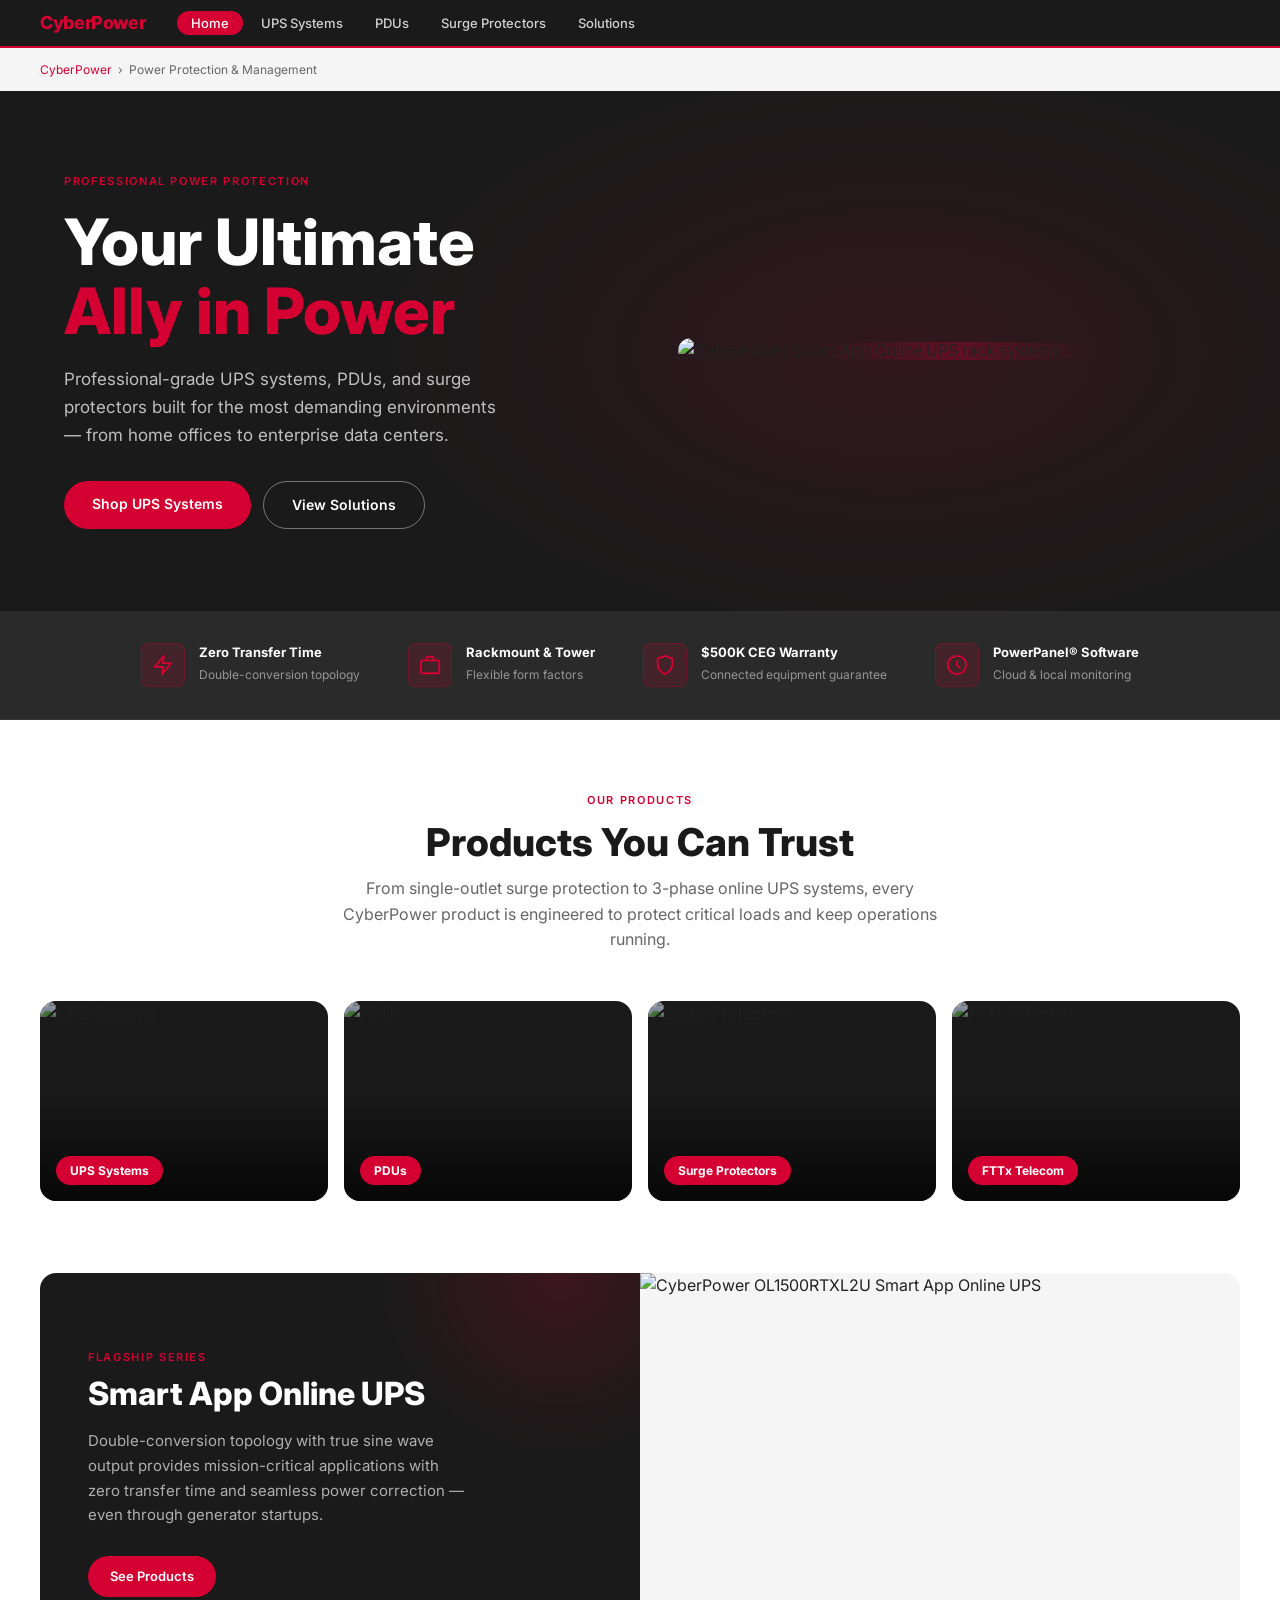
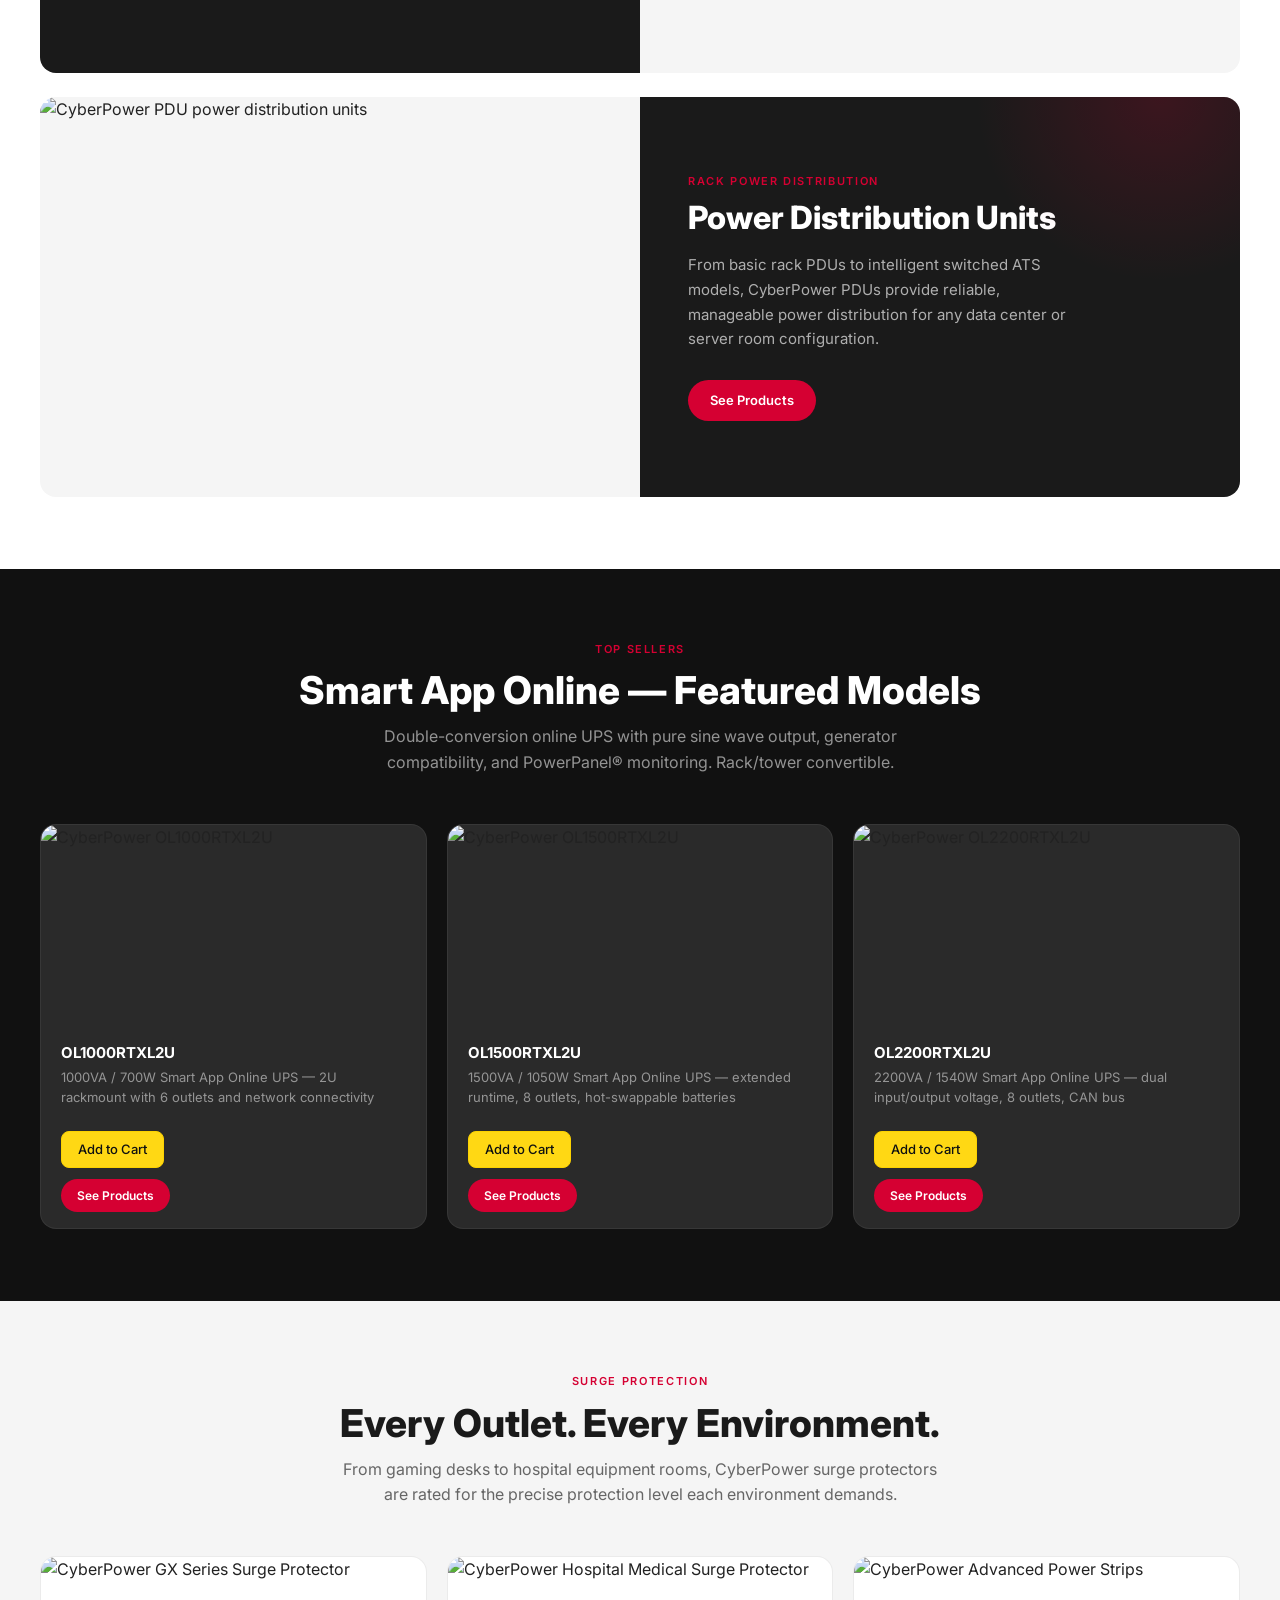
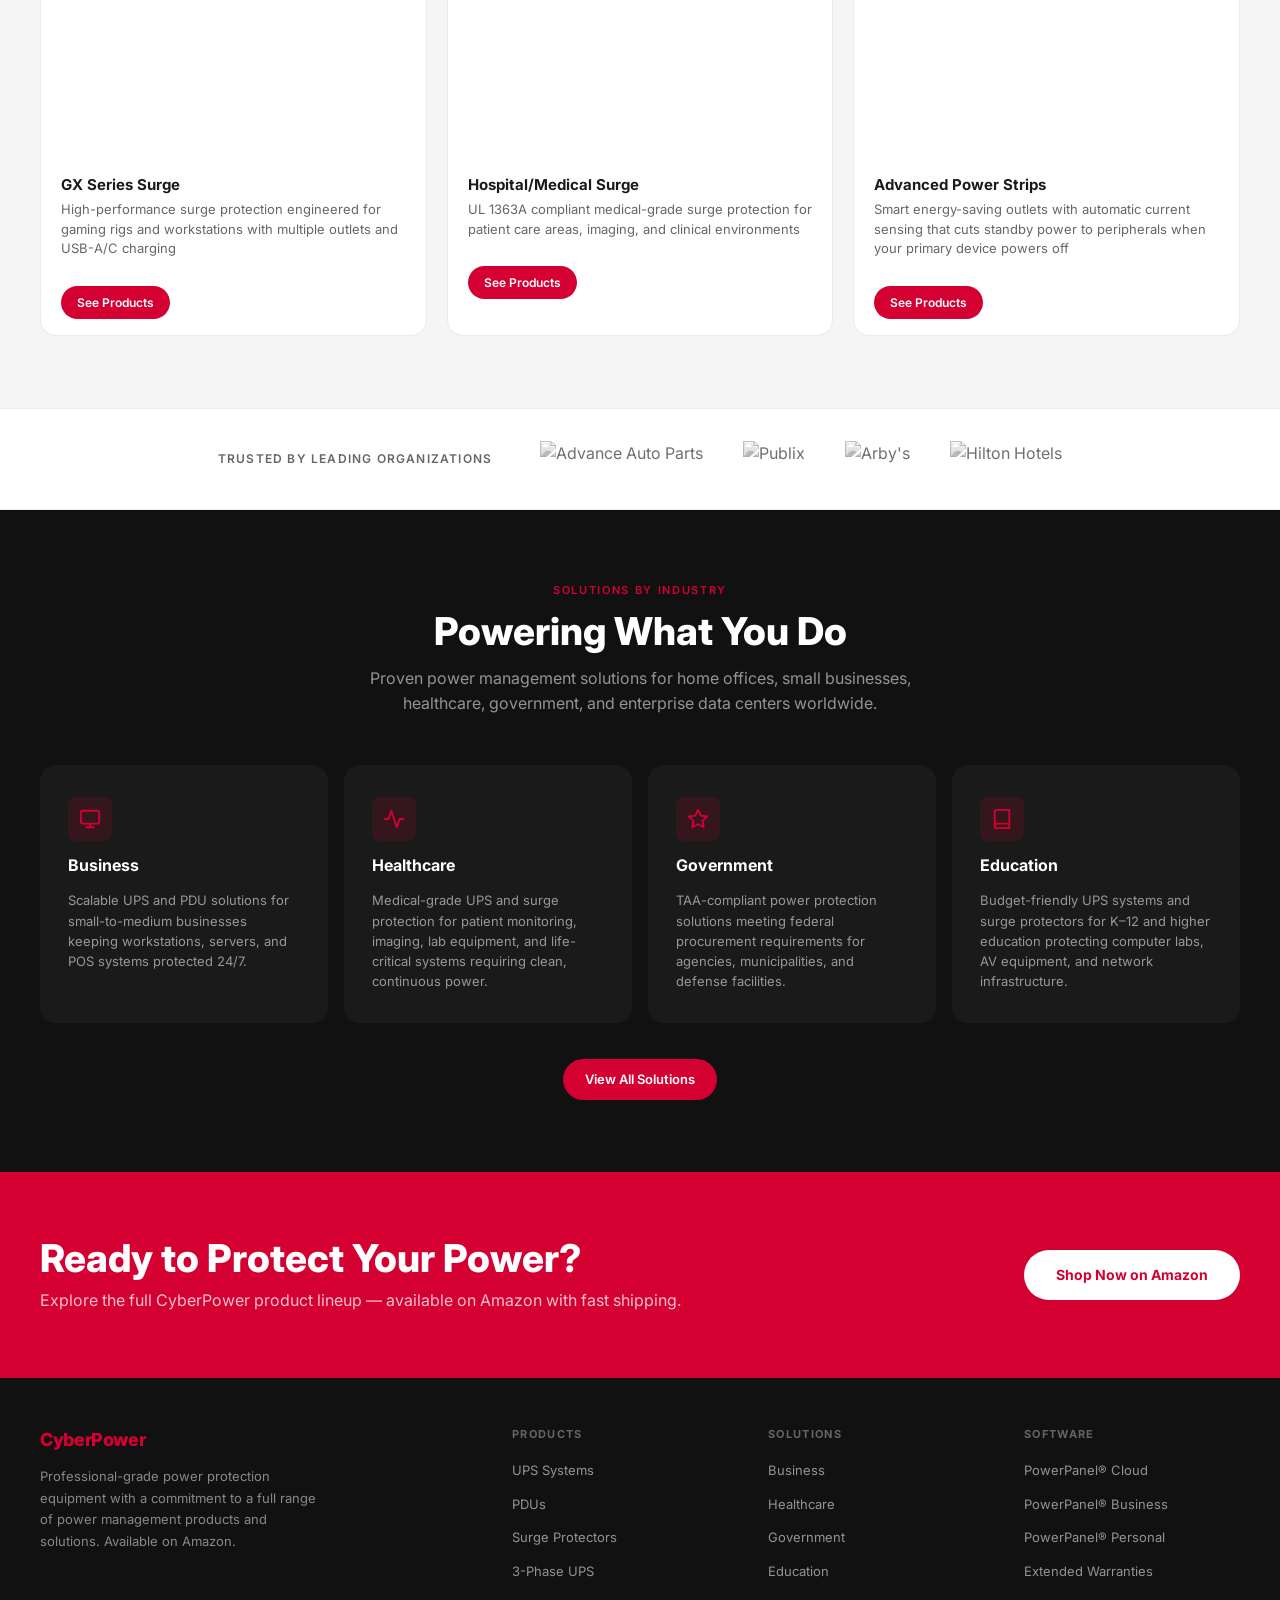
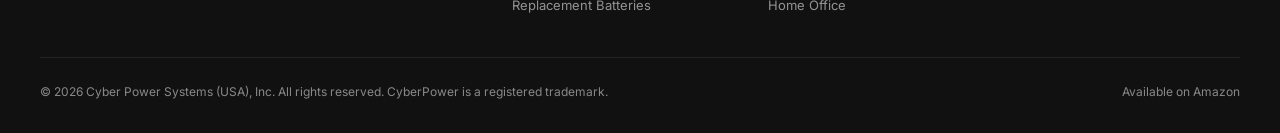
==== index.html @ c138c0e7 "Initial build: CyberPower Amazon storefront demo Five-page static storefront demo — home, UPS System" ====
<!DOCTYPE html>
<html lang="en">
<head>
  <meta charset="UTF-8">
  <meta name="viewport" content="width=device-width, initial-scale=1.0">
  <title>CyberPower | Power Protection for Every Environment</title>
  <meta name="description" content="CyberPower delivers professional-grade UPS systems, PDUs, surge protectors, and power management software for home, business, healthcare, government, and data center environments.">
  <link rel="preconnect" href="https://fonts.googleapis.com">
  <link href="https://fonts.googleapis.com/css2?family=Inter:wght@400;500;600;700;800&display=swap" rel="stylesheet">
  <link rel="stylesheet" href="assets/css/style.css">
</head>
<body>

<!-- SUBNAV -->
<nav class="brand-subnav">
  <div class="subnav-logo">
    <span class="footer-logo-text">CyberPower</span>
  </div>
  <ul class="subnav-links">
    <li><a href="index.html" class="active">Home</a></li>
    <li><a href="ups.html">UPS Systems</a></li>
    <li><a href="pdu.html">PDUs</a></li>
    <li><a href="surge.html">Surge Protectors</a></li>
    <li><a href="solutions.html">Solutions</a></li>
  </ul>
</nav>

<!-- BREADCRUMB -->
<div class="breadcrumb">
  <a href="index.html">CyberPower</a>
  <span>›</span>
  <span>Power Protection &amp; Management</span>
</div>

<!-- HERO -->
<section class="hero">
  <div class="hero-copy">
    <div class="hero-label">Professional Power Protection</div>
    <h1>Your Ultimate<br><span>Ally in Power</span></h1>
    <p>Professional-grade UPS systems, PDUs, and surge protectors built for the most demanding environments — from home offices to enterprise data centers.</p>
    <div class="hero-ctas">
      <a href="ups.html" class="btn-primary">Shop UPS Systems</a>
      <a href="solutions.html" class="btn-outline">View Solutions</a>
    </div>
  </div>
  <div class="hero-image">
    <img
      src="https://www.cyberpowersystems.com/wp-content/uploads/2022/08/New-Web-Smart-App-Online-1480x760-1.png"
      alt="CyberPower Smart App Online UPS rack systems"
    >
  </div>
</section>

<!-- FEATURE ICON ROW -->
<div class="feature-icons">
  <div class="feature-icon">
    <div class="icon-bg">
      <svg viewBox="0 0 24 24" fill="none" stroke="currentColor" stroke-width="2" stroke-linecap="round" stroke-linejoin="round">
        <path d="M13 2L3 14h9l-1 8 10-12h-9l1-8z"/>
      </svg>
    </div>
    <div class="feature-icon-text">
      <strong>Zero Transfer Time</strong>
      <span>Double-conversion topology</span>
    </div>
  </div>
  <div class="feature-icon">
    <div class="icon-bg">
      <svg viewBox="0 0 24 24" fill="none" stroke="currentColor" stroke-width="2" stroke-linecap="round" stroke-linejoin="round">
        <rect x="2" y="7" width="20" height="14" rx="2"/><path d="M16 7V5a2 2 0 0 0-2-2h-4a2 2 0 0 0-2 2v2"/>
      </svg>
    </div>
    <div class="feature-icon-text">
      <strong>Rackmount &amp; Tower</strong>
      <span>Flexible form factors</span>
    </div>
  </div>
  <div class="feature-icon">
    <div class="icon-bg">
      <svg viewBox="0 0 24 24" fill="none" stroke="currentColor" stroke-width="2" stroke-linecap="round" stroke-linejoin="round">
        <path d="M12 22s8-4 8-10V5l-8-3-8 3v7c0 6 8 10 8 10z"/>
      </svg>
    </div>
    <div class="feature-icon-text">
      <strong>$500K CEG Warranty</strong>
      <span>Connected equipment guarantee</span>
    </div>
  </div>
  <div class="feature-icon">
    <div class="icon-bg">
      <svg viewBox="0 0 24 24" fill="none" stroke="currentColor" stroke-width="2" stroke-linecap="round" stroke-linejoin="round">
        <circle cx="12" cy="12" r="10"/><path d="M12 8v4l3 3"/>
      </svg>
    </div>
    <div class="feature-icon-text">
      <strong>PowerPanel® Software</strong>
      <span>Cloud &amp; local monitoring</span>
    </div>
  </div>
</div>

<!-- PRODUCT CATEGORIES STRIP -->
<section class="section">
  <div class="section-label">Our Products</div>
  <h2 class="section-title">Products You Can Trust</h2>
  <p class="section-sub">From single-outlet surge protection to 3-phase online UPS systems, every CyberPower product is engineered to protect critical loads and keep operations running.</p>

  <div class="category-grid">
    <div class="cat-tile">
      <img src="https://www.cyberpowersystems.com/wp-content/uploads/2022/08/ol5krthd-r-1-320x320-4x.png" alt="UPS Systems">
      <div class="cat-tile-label"><span>UPS Systems</span></div>
    </div>
    <div class="cat-tile">
      <img src="https://www.cyberpowersystems.com/wp-content/uploads/2022/08/pdu-pdu15b6f12r-fr-320x320-4x.png" alt="PDUs">
      <div class="cat-tile-label"><span>PDUs</span></div>
    </div>
    <div class="cat-tile">
      <img src="https://www.cyberpowersystems.com/wp-content/uploads/2022/08/surge-ht1206uc2-r-320x320-4x.png" alt="Surge Protectors">
      <div class="cat-tile-label"><span>Surge Protectors</span></div>
    </div>
    <div class="cat-tile">
      <img src="https://www.cyberpowersystems.com/wp-content/uploads/2022/08/telecom-csn-30u12v-20-r320x320-4x.png" alt="FTTx Telecom">
      <div class="cat-tile-label"><span>FTTx Telecom</span></div>
    </div>
  </div>
</section>

<!-- SPLIT TILE 1 — Smart App Online UPS (dark left / light right) -->
<div class="split-section">
  <div class="split-dark">
    <div class="section-label">Flagship Series</div>
    <h2>Smart App Online UPS</h2>
    <p>Double-conversion topology with true sine wave output provides mission-critical applications with zero transfer time and seamless power correction — even through generator startups.</p>
    <a href="ups.html" class="pill-cta">See Products</a>
  </div>
  <div class="split-light">
    <img
      src="https://www.cyberpowersystems.com/wp-content/uploads/2026/05/ol1500rtxl2u-front-horizontal-photo-1-1024x1024.jpg"
      alt="CyberPower OL1500RTXL2U Smart App Online UPS"
    >
  </div>
</div>

<!-- SPLIT TILE 2 — PDUs (light left / dark right) -->
<div class="split-section" style="margin-bottom: 72px;">
  <div class="split-light">
    <img
      src="https://www.cyberpowersystems.com/wp-content/uploads/2022/08/New-Web-PDU-Series-1480x760-R1.png"
      alt="CyberPower PDU power distribution units"
    >
  </div>
  <div class="split-dark">
    <div class="section-label">Rack Power Distribution</div>
    <h2>Power Distribution Units</h2>
    <p>From basic rack PDUs to intelligent switched ATS models, CyberPower PDUs provide reliable, manageable power distribution for any data center or server room configuration.</p>
    <a href="pdu.html" class="pill-cta">See Products</a>
  </div>
</div>

<!-- FEATURED PRODUCTS — Smart App Online individual SKUs -->
<section class="section section-dark">
  <div class="section-label">Top Sellers</div>
  <h2 class="section-title" style="color:#fff;">Smart App Online — Featured Models</h2>
  <p class="section-sub" style="color:rgba(255,255,255,0.55);">Double-conversion online UPS with pure sine wave output, generator compatibility, and PowerPanel® monitoring. Rack/tower convertible.</p>

  <div class="product-grid product-grid-3">
    <!-- OL1000RTXL2U -->
    <div class="cp-card cp-card-dark">
      <div class="cp-card-img">
        <img
          src="https://www.cyberpowersystems.com/wp-content/uploads/2026/05/ol1000rtxl2u-front-horizontal-photo-1-1024x1024.jpg"
          alt="CyberPower OL1000RTXL2U"
        >
      </div>
      <div class="cp-card-body">
        <h3>OL1000RTXL2U</h3>
        <p>1000VA / 700W Smart App Online UPS — 2U rackmount with 6 outlets and network connectivity</p>
        <span class="cp-card-buy">Add to Cart</span>
        <a href="ups.html" class="cp-card-nav">See Products</a>
      </div>
    </div>

    <!-- OL1500RTXL2U -->
    <div class="cp-card cp-card-dark">
      <div class="cp-card-img">
        <img
          src="https://www.cyberpowersystems.com/wp-content/uploads/2026/05/ol1500rtxl2u-front-horizontal-photo-1-1024x1024.jpg"
          alt="CyberPower OL1500RTXL2U"
        >
      </div>
      <div class="cp-card-body">
        <h3>OL1500RTXL2U</h3>
        <p>1500VA / 1050W Smart App Online UPS — extended runtime, 8 outlets, hot-swappable batteries</p>
        <span class="cp-card-buy">Add to Cart</span>
        <a href="ups.html" class="cp-card-nav">See Products</a>
      </div>
    </div>

    <!-- OL2200RTXL2U -->
    <div class="cp-card cp-card-dark">
      <div class="cp-card-img">
        <img
          src="https://www.cyberpowersystems.com/wp-content/uploads/2026/05/ol2200rtxl2u-front-horizontal-photo-1-1024x1024.jpg"
          alt="CyberPower OL2200RTXL2U"
        >
      </div>
      <div class="cp-card-body">
        <h3>OL2200RTXL2U</h3>
        <p>2200VA / 1540W Smart App Online UPS — dual input/output voltage, 8 outlets, CAN bus</p>
        <span class="cp-card-buy">Add to Cart</span>
        <a href="ups.html" class="cp-card-nav">See Products</a>
      </div>
    </div>
  </div>
</section>

<!-- DATA VIZ / WAVE SECTION — Surge Protectors -->
<section class="section section-grey">
  <div class="section-label">Surge Protection</div>
  <h2 class="section-title">Every Outlet. Every Environment.</h2>
  <p class="section-sub">From gaming desks to hospital equipment rooms, CyberPower surge protectors are rated for the precise protection level each environment demands.</p>

  <div class="grid-3" style="gap:20px;">
    <div class="cp-card">
      <div class="cp-card-img">
        <img
          src="https://www.cyberpowersystems.com/wp-content/uploads/2025/09/GX-Surge-Series.png"
          alt="CyberPower GX Series Surge Protector"
        >
      </div>
      <div class="cp-card-body" style="padding-bottom:60px; position:relative;">
        <h3>GX Series Surge</h3>
        <p>High-performance surge protection engineered for gaming rigs and workstations with multiple outlets and USB-A/C charging</p>
        <a href="surge.html" class="cp-card-nav">See Products</a>
      </div>
    </div>

    <div class="cp-card">
      <div class="cp-card-img">
        <img
          src="https://www.cyberpowersystems.com/wp-content/uploads/2026/03/Hospital-Medical-Surge-768x394-1.jpg"
          alt="CyberPower Hospital Medical Surge Protector"
        >
      </div>
      <div class="cp-card-body" style="padding-bottom:60px; position:relative;">
        <h3>Hospital/Medical Surge</h3>
        <p>UL 1363A compliant medical-grade surge protection for patient care areas, imaging, and clinical environments</p>
        <a href="surge.html" class="cp-card-nav">See Products</a>
      </div>
    </div>

    <div class="cp-card">
      <div class="cp-card-img">
        <img
          src="https://www.cyberpowersystems.com/wp-content/uploads/2022/08/New-Web-Advanced-Power-Strips-1480x760-1.png"
          alt="CyberPower Advanced Power Strips"
        >
      </div>
      <div class="cp-card-body" style="padding-bottom:60px; position:relative;">
        <h3>Advanced Power Strips</h3>
        <p>Smart energy-saving outlets with automatic current sensing that cuts standby power to peripherals when your primary device powers off</p>
        <a href="surge.html" class="cp-card-nav">See Products</a>
      </div>
    </div>
  </div>
</section>

<!-- TRUST STRIP -->
<div class="trust-strip">
  <span class="trust-strip-label">Trusted by leading organizations</span>
  <div class="trust-logos">
    <img src="https://dl4jz3rbrsfum.cloudfront.net/images-new/homepage/aap-logo-1000.png" alt="Advance Auto Parts">
    <img src="https://dl4jz3rbrsfum.cloudfront.net/images-new/homepage/publix-logo-1000.png" alt="Publix">
    <img src="https://dl4jz3rbrsfum.cloudfront.net/images-new/homepage/arbys-logo-1000.png" alt="Arby's">
    <img src="https://dl4jz3rbrsfum.cloudfront.net/images-new/homepage/hilton-hotels-1000.png" alt="Hilton Hotels">
  </div>
</div>

<!-- INDUSTRY SOLUTIONS GRID -->
<section class="section section-dark">
  <div class="section-label">Solutions by Industry</div>
  <h2 class="section-title" style="color:#fff;">Powering What You Do</h2>
  <p class="section-sub" style="color:rgba(255,255,255,0.55);">Proven power management solutions for home offices, small businesses, healthcare, government, and enterprise data centers worldwide.</p>

  <div class="industry-grid">
    <div class="ind-tile">
      <div class="ind-icon">
        <svg viewBox="0 0 24 24" fill="none" stroke="currentColor" stroke-width="2" stroke-linecap="round" stroke-linejoin="round">
          <rect x="2" y="3" width="20" height="14" rx="2"/><line x1="8" y1="21" x2="16" y2="21"/><line x1="12" y1="17" x2="12" y2="21"/>
        </svg>
      </div>
      <h3>Business</h3>
      <p>Scalable UPS and PDU solutions for small-to-medium businesses keeping workstations, servers, and POS systems protected 24/7.</p>
    </div>
    <div class="ind-tile">
      <div class="ind-icon">
        <svg viewBox="0 0 24 24" fill="none" stroke="currentColor" stroke-width="2" stroke-linecap="round" stroke-linejoin="round">
          <path d="M22 12h-4l-3 9L9 3l-3 9H2"/>
        </svg>
      </div>
      <h3>Healthcare</h3>
      <p>Medical-grade UPS and surge protection for patient monitoring, imaging, lab equipment, and life-critical systems requiring clean, continuous power.</p>
    </div>
    <div class="ind-tile">
      <div class="ind-icon">
        <svg viewBox="0 0 24 24" fill="none" stroke="currentColor" stroke-width="2" stroke-linecap="round" stroke-linejoin="round">
          <polygon points="12 2 15.09 8.26 22 9.27 17 14.14 18.18 21.02 12 17.77 5.82 21.02 7 14.14 2 9.27 8.91 8.26 12 2"/>
        </svg>
      </div>
      <h3>Government</h3>
      <p>TAA-compliant power protection solutions meeting federal procurement requirements for agencies, municipalities, and defense facilities.</p>
    </div>
    <div class="ind-tile">
      <div class="ind-icon">
        <svg viewBox="0 0 24 24" fill="none" stroke="currentColor" stroke-width="2" stroke-linecap="round" stroke-linejoin="round">
          <path d="M4 19.5A2.5 2.5 0 0 1 6.5 17H20"/><path d="M6.5 2H20v20H6.5A2.5 2.5 0 0 1 4 19.5v-15A2.5 2.5 0 0 1 6.5 2z"/>
        </svg>
      </div>
      <h3>Education</h3>
      <p>Budget-friendly UPS systems and surge protectors for K–12 and higher education protecting computer labs, AV equipment, and network infrastructure.</p>
    </div>
  </div>

  <div style="text-align:center; margin-top:36px;">
    <a href="solutions.html" class="pill-cta" style="display:inline-flex;">View All Solutions</a>
  </div>
</section>

<!-- CTA FOOTER -->
<div class="cta-footer">
  <div class="cta-footer-copy">
    <h2>Ready to Protect Your Power?</h2>
    <p>Explore the full CyberPower product lineup — available on Amazon with fast shipping.</p>
  </div>
  <a href="ups.html" class="btn-white">Shop Now on Amazon</a>
</div>

<!-- SITE FOOTER -->
<footer class="site-footer">
  <div class="footer-grid">
    <div class="footer-brand">
      <span class="footer-logo-text">CyberPower</span>
      <p>Professional-grade power protection equipment with a commitment to a full range of power management products and solutions. Available on Amazon.</p>
    </div>
    <div class="footer-col">
      <h4>Products</h4>
      <ul>
        <li><a href="ups.html">UPS Systems</a></li>
        <li><a href="pdu.html">PDUs</a></li>
        <li><a href="surge.html">Surge Protectors</a></li>
        <li><a href="ups.html">3-Phase UPS</a></li>
        <li><a href="ups.html">Replacement Batteries</a></li>
      </ul>
    </div>
    <div class="footer-col">
      <h4>Solutions</h4>
      <ul>
        <li><a href="solutions.html">Business</a></li>
        <li><a href="solutions.html">Healthcare</a></li>
        <li><a href="solutions.html">Government</a></li>
        <li><a href="solutions.html">Education</a></li>
        <li><a href="solutions.html">Home Office</a></li>
      </ul>
    </div>
    <div class="footer-col">
      <h4>Software</h4>
      <ul>
        <li><a href="index.html">PowerPanel® Cloud</a></li>
        <li><a href="index.html">PowerPanel® Business</a></li>
        <li><a href="index.html">PowerPanel® Personal</a></li>
        <li><a href="ups.html">Extended Warranties</a></li>
      </ul>
    </div>
  </div>
  <div class="footer-bottom">
    <span>© 2026 Cyber Power Systems (USA), Inc. All rights reserved. CyberPower is a registered trademark.</span>
    <span>Available on Amazon</span>
  </div>
</footer>

</body>
</html>
---- assets/css/style.css ----
/* CyberPower Storefront — Design System */
:root {
  --cp-red: #D50032;
  --cp-red-dark: #A80027;
  --cp-black: #1A1A1A;
  --cp-dark: #111111;
  --cp-mid: #2A2A2A;
  --cp-grey: #F5F5F5;
  --cp-white: #FFFFFF;
  --cp-text: #222222;
  --cp-muted: #666666;
  --radius-tile: 16px;
  --radius-ui: 8px;
  --radius-pill: 999px;
}

*, *::before, *::after { box-sizing: border-box; margin: 0; padding: 0; }

html { font-size: 16px; scroll-behavior: smooth; }

body {
  font-family: 'Inter', -apple-system, BlinkMacSystemFont, 'Segoe UI', sans-serif;
  background: var(--cp-white);
  color: var(--cp-text);
  line-height: 1.6;
}

img { display: block; max-width: 100%; }

a { text-decoration: none; color: inherit; }

/* ── SUBNAV ── */
.brand-subnav {
  position: sticky;
  top: 0;
  z-index: 100;
  background: var(--cp-black);
  height: 48px;
  display: flex;
  align-items: center;
  gap: 0;
  padding: 0 40px;
  border-bottom: 2px solid var(--cp-red);
}

.brand-subnav .subnav-logo {
  display: flex;
  align-items: center;
  gap: 8px;
  margin-right: 32px;
}

.brand-subnav .subnav-logo svg {
  width: 120px;
  height: auto;
}

.subnav-links {
  display: flex;
  align-items: center;
  gap: 4px;
  list-style: none;
}

.subnav-links a {
  color: rgba(255,255,255,0.8);
  font-size: 13px;
  font-weight: 500;
  padding: 4px 14px;
  border-radius: var(--radius-pill);
  transition: background 0.2s, color 0.2s;
  white-space: nowrap;
}

.subnav-links a:hover,
.subnav-links a.active {
  background: var(--cp-red);
  color: #fff;
}

/* ── BREADCRUMB ── */
.breadcrumb {
  padding: 12px 40px;
  font-size: 12px;
  color: var(--cp-muted);
  display: flex;
  align-items: center;
  gap: 6px;
  background: var(--cp-grey);
}
.breadcrumb a { color: var(--cp-red); }
.breadcrumb span { color: var(--cp-muted); }

/* ── HERO ── */
.hero {
  background: var(--cp-black);
  min-height: 520px;
  display: grid;
  grid-template-columns: 1fr 1fr;
  align-items: center;
  padding: 64px 40px 64px 64px;
  gap: 48px;
  position: relative;
  overflow: hidden;
}

.hero::before {
  content: '';
  position: absolute;
  inset: 0;
  background: radial-gradient(ellipse 60% 80% at 70% 50%, rgba(213,0,50,0.12) 0%, transparent 70%);
  pointer-events: none;
}

.hero-copy { position: relative; z-index: 2; }

.hero-label {
  font-size: 11px;
  font-weight: 600;
  letter-spacing: 0.15em;
  text-transform: uppercase;
  color: var(--cp-red);
  margin-bottom: 16px;
}

.hero h1 {
  font-size: clamp(36px, 5vw, 64px);
  font-weight: 800;
  line-height: 1.08;
  color: var(--cp-white);
  margin-bottom: 20px;
}

.hero h1 span { color: var(--cp-red); }

.hero p {
  font-size: 17px;
  color: rgba(255,255,255,0.72);
  margin-bottom: 32px;
  max-width: 440px;
  line-height: 1.65;
}

.hero-ctas {
  display: flex;
  gap: 12px;
  flex-wrap: wrap;
}

.btn-primary {
  background: var(--cp-red);
  color: #fff;
  font-size: 14px;
  font-weight: 600;
  padding: 12px 28px;
  border-radius: var(--radius-pill);
  transition: background 0.2s, transform 0.15s;
  display: inline-block;
}
.btn-primary:hover { background: var(--cp-red-dark); transform: translateY(-1px); }

.btn-outline {
  border: 1.5px solid rgba(255,255,255,0.4);
  color: #fff;
  font-size: 14px;
  font-weight: 600;
  padding: 12px 28px;
  border-radius: var(--radius-pill);
  transition: border-color 0.2s, background 0.2s;
  display: inline-block;
}
.btn-outline:hover { border-color: #fff; background: rgba(255,255,255,0.06); }

.hero-image {
  position: relative;
  display: flex;
  align-items: center;
  justify-content: center;
  z-index: 2;
}

.hero-image img {
  width: 100%;
  max-width: 560px;
  border-radius: var(--radius-tile);
  object-fit: cover;
}

/* Particle glow on hero product images */
.hero-image::before {
  content: '';
  position: absolute;
  width: 70%;
  height: 70%;
  background: radial-gradient(circle, rgba(213,0,50,0.3) 0%, transparent 70%);
  border-radius: 50%;
  z-index: -1;
}

/* ── FEATURE ICON ROW ── */
.feature-icons {
  background: var(--cp-mid);
  padding: 32px 40px;
  display: flex;
  align-items: center;
  justify-content: center;
  gap: 48px;
  flex-wrap: wrap;
  border-bottom: 1px solid rgba(255,255,255,0.06);
}

.feature-icon {
  display: flex;
  align-items: center;
  gap: 14px;
  color: #fff;
}

.feature-icon .icon-bg {
  width: 44px;
  height: 44px;
  background: rgba(213,0,50,0.15);
  border: 1px solid rgba(213,0,50,0.3);
  border-radius: var(--radius-ui);
  display: flex;
  align-items: center;
  justify-content: center;
  flex-shrink: 0;
}

.feature-icon svg { width: 22px; height: 22px; color: var(--cp-red); }

.feature-icon-text strong {
  display: block;
  font-size: 13px;
  font-weight: 700;
  color: #fff;
  line-height: 1.3;
}
.feature-icon-text span {
  font-size: 12px;
  color: rgba(255,255,255,0.5);
}

/* ── SECTION HEADERS ── */
.section-label {
  font-size: 11px;
  font-weight: 600;
  letter-spacing: 0.15em;
  text-transform: uppercase;
  color: var(--cp-red);
  margin-bottom: 10px;
  text-align: center;
}

.section-title {
  font-size: clamp(26px, 3vw, 40px);
  font-weight: 800;
  color: var(--cp-black);
  text-align: center;
  line-height: 1.15;
  margin-bottom: 12px;
}

.section-sub {
  text-align: center;
  color: var(--cp-muted);
  font-size: 16px;
  max-width: 600px;
  margin: 0 auto 48px;
  line-height: 1.6;
}

/* ── SPLIT TILES ── */
.split-section {
  display: grid;
  grid-template-columns: 1fr 1fr;
  min-height: 400px;
  border-radius: var(--radius-tile);
  overflow: hidden;
  margin: 0 40px 24px;
}

.split-dark {
  background: var(--cp-black);
  padding: 56px 48px;
  display: flex;
  flex-direction: column;
  justify-content: center;
  position: relative;
  overflow: hidden;
}

.split-dark::before {
  content: '';
  position: absolute;
  top: -50%;
  right: -20%;
  width: 400px;
  height: 400px;
  background: radial-gradient(circle, rgba(213,0,50,0.18) 0%, transparent 65%);
  pointer-events: none;
}

.split-light {
  background: var(--cp-grey);
  display: flex;
  align-items: center;
  justify-content: center;
  overflow: hidden;
  position: relative;
}

.split-light img {
  width: 100%;
  height: 100%;
  object-fit: cover;
  display: block;
}

.split-dark .section-label { text-align: left; }
.split-dark h2 {
  font-size: clamp(24px, 2.5vw, 36px);
  font-weight: 800;
  color: #fff;
  line-height: 1.15;
  margin-bottom: 16px;
}
.split-dark p {
  font-size: 15px;
  color: rgba(255,255,255,0.65);
  margin-bottom: 28px;
  line-height: 1.65;
  max-width: 380px;
}

.pill-cta {
  display: inline-flex;
  align-items: center;
  gap: 8px;
  background: var(--cp-red);
  color: #fff;
  font-size: 13px;
  font-weight: 600;
  padding: 10px 22px;
  border-radius: var(--radius-pill);
  align-self: flex-start;
  transition: background 0.2s, transform 0.15s;
}
.pill-cta:hover { background: var(--cp-red-dark); transform: translateY(-1px); }

.pill-cta-outline {
  display: inline-flex;
  align-items: center;
  gap: 8px;
  border: 1.5px solid var(--cp-red);
  color: var(--cp-red);
  font-size: 13px;
  font-weight: 600;
  padding: 10px 22px;
  border-radius: var(--radius-pill);
  align-self: flex-start;
  transition: background 0.2s, color 0.2s;
}
.pill-cta-outline:hover { background: var(--cp-red); color: #fff; }

/* ── PRODUCT GRID ── */
.section { padding: 72px 40px; }
.section-dark { background: var(--cp-dark); }
.section-mid { background: var(--cp-mid); }
.section-grey { background: var(--cp-grey); }

.product-grid {
  display: grid;
  grid-template-columns: repeat(auto-fill, minmax(240px, 1fr));
  gap: 20px;
  margin-top: 8px;
}

.product-grid-3 { grid-template-columns: repeat(3, 1fr); }
.product-grid-4 { grid-template-columns: repeat(4, 1fr); }

.cp-card {
  background: var(--cp-white);
  border-radius: var(--radius-tile);
  overflow: hidden;
  border: 1px solid rgba(0,0,0,0.08);
  transition: transform 0.2s, box-shadow 0.2s;
  position: relative;
}
.cp-card:hover {
  transform: translateY(-3px);
  box-shadow: 0 12px 32px rgba(0,0,0,0.10);
}

.cp-card-dark {
  background: var(--cp-mid);
  border-color: rgba(255,255,255,0.06);
}
.cp-card-dark:hover { box-shadow: 0 12px 32px rgba(0,0,0,0.3); }

.cp-card-img {
  position: relative;
  overflow: hidden;
  height: 200px;
}
.cp-card-img img {
  position: absolute;
  inset: 0;
  width: 100%;
  height: 100%;
  object-fit: cover;
  display: block;
}

.cp-card-body {
  padding: 18px 20px 20px;
  position: relative;
}

.cp-card-dark .cp-card-body { padding-bottom: 60px; }

.cp-card-body h3 {
  font-size: 15px;
  font-weight: 700;
  color: var(--cp-black);
  line-height: 1.3;
  margin-bottom: 6px;
}
.cp-card-dark .cp-card-body h3 { color: #fff; }

.cp-card-body p {
  font-size: 13px;
  color: var(--cp-muted);
  line-height: 1.5;
  margin-bottom: 16px;
}
.cp-card-dark .cp-card-body p { color: rgba(255,255,255,0.5); }

/* See Products button — bottom-left overlay pill inside tile */
.cp-card-nav {
  position: absolute;
  bottom: 16px;
  left: 20px;
  background: var(--cp-red);
  color: #fff;
  font-size: 12px;
  font-weight: 600;
  padding: 7px 16px;
  border-radius: var(--radius-pill);
  transition: background 0.2s;
}
.cp-card-nav:hover { background: var(--cp-red-dark); }

/* Add to Cart button — Amazon style */
.cp-card-buy {
  display: inline-block;
  background: #FFD814;
  border: 1px solid #FCD200;
  border-radius: var(--radius-ui);
  color: #0F1111;
  font-size: 13px;
  font-weight: 500;
  padding: 7px 16px;
  cursor: default;
  margin-top: 8px;
}

/* ── CATEGORY GRID (4-col) ── */
.category-grid {
  display: grid;
  grid-template-columns: repeat(4, 1fr);
  gap: 16px;
}

.cat-tile {
  background: var(--cp-black);
  border-radius: var(--radius-tile);
  overflow: hidden;
  height: 200px;
  position: relative;
  display: flex;
  align-items: flex-end;
  transition: transform 0.2s;
  cursor: pointer;
}
.cat-tile:hover { transform: scale(1.02); }

.cat-tile img {
  position: absolute;
  inset: 0;
  width: 100%;
  height: 100%;
  object-fit: cover;
  display: block;
  opacity: 0.6;
}

.cat-tile::after {
  content: '';
  position: absolute;
  inset: 0;
  background: linear-gradient(to top, rgba(0,0,0,0.75) 0%, transparent 55%);
}

.cat-tile-label {
  position: relative;
  z-index: 2;
  padding: 16px;
  width: 100%;
}

.cat-tile-label span {
  display: inline-block;
  background: var(--cp-red);
  color: #fff;
  font-size: 12px;
  font-weight: 700;
  padding: 5px 14px;
  border-radius: var(--radius-pill);
}

/* ── TRUST STRIP ── */
.trust-strip {
  background: var(--cp-white);
  border-top: 1px solid rgba(0,0,0,0.08);
  border-bottom: 1px solid rgba(0,0,0,0.08);
  padding: 32px 40px;
  display: flex;
  align-items: center;
  justify-content: center;
  gap: 48px;
  flex-wrap: wrap;
}

.trust-strip-label {
  font-size: 12px;
  font-weight: 600;
  letter-spacing: 0.1em;
  text-transform: uppercase;
  color: var(--cp-muted);
  white-space: nowrap;
}

.trust-logos {
  display: flex;
  align-items: center;
  gap: 40px;
  flex-wrap: wrap;
}

.trust-logos img {
  height: 36px;
  width: auto;
  object-fit: contain;
  opacity: 0.65;
  filter: grayscale(100%);
  transition: opacity 0.2s, filter 0.2s;
}
.trust-logos img:hover { opacity: 1; filter: none; }

/* ── INDUSTRY GRID ── */
.industry-grid {
  display: grid;
  grid-template-columns: repeat(4, 1fr);
  gap: 16px;
}

.ind-tile {
  border-radius: var(--radius-tile);
  background: var(--cp-black);
  padding: 32px 28px;
  display: flex;
  flex-direction: column;
  gap: 12px;
  transition: transform 0.2s;
}
.ind-tile:hover { transform: scale(1.02); }

.ind-tile .ind-icon {
  width: 44px;
  height: 44px;
  background: rgba(213,0,50,0.15);
  border-radius: var(--radius-ui);
  display: flex;
  align-items: center;
  justify-content: center;
}
.ind-tile .ind-icon svg { width: 22px; height: 22px; color: var(--cp-red); }

.ind-tile h3 {
  font-size: 16px;
  font-weight: 700;
  color: #fff;
}

.ind-tile p {
  font-size: 13px;
  color: rgba(255,255,255,0.55);
  line-height: 1.55;
  flex: 1;
}

/* ── CTA FOOTER ── */
.cta-footer {
  background: var(--cp-red);
  padding: 64px 40px;
  display: flex;
  align-items: center;
  justify-content: space-between;
  gap: 32px;
  flex-wrap: wrap;
}

.cta-footer-copy h2 {
  font-size: clamp(24px, 3vw, 40px);
  font-weight: 800;
  color: #fff;
  line-height: 1.15;
  margin-bottom: 8px;
}
.cta-footer-copy p {
  font-size: 16px;
  color: rgba(255,255,255,0.75);
}

.btn-white {
  background: #fff;
  color: var(--cp-red);
  font-size: 14px;
  font-weight: 700;
  padding: 14px 32px;
  border-radius: var(--radius-pill);
  transition: transform 0.15s, box-shadow 0.15s;
  white-space: nowrap;
}
.btn-white:hover { transform: translateY(-2px); box-shadow: 0 8px 24px rgba(0,0,0,0.2); }

/* ── PAGE FOOTER ── */
.site-footer {
  background: var(--cp-dark);
  padding: 48px 40px 32px;
  color: rgba(255,255,255,0.5);
}

.footer-grid {
  display: grid;
  grid-template-columns: 2fr 1fr 1fr 1fr;
  gap: 40px;
  margin-bottom: 40px;
}

.footer-brand p {
  font-size: 13px;
  line-height: 1.65;
  max-width: 280px;
  margin-top: 12px;
}

.footer-col h4 {
  font-size: 11px;
  font-weight: 700;
  letter-spacing: 0.12em;
  text-transform: uppercase;
  color: rgba(255,255,255,0.35);
  margin-bottom: 14px;
}

.footer-col ul {
  list-style: none;
  display: flex;
  flex-direction: column;
  gap: 8px;
}
.footer-col ul li a {
  font-size: 13px;
  color: rgba(255,255,255,0.55);
  transition: color 0.2s;
}
.footer-col ul li a:hover { color: #fff; }

.footer-bottom {
  border-top: 1px solid rgba(255,255,255,0.08);
  padding-top: 24px;
  font-size: 12px;
  display: flex;
  align-items: center;
  justify-content: space-between;
  flex-wrap: wrap;
  gap: 12px;
}

.footer-logo-text {
  font-size: 18px;
  font-weight: 800;
  color: var(--cp-red);
  letter-spacing: -0.02em;
}

/* ── PAGE-LEVEL HERO VARIANTS ── */
.page-hero {
  background: var(--cp-black);
  padding: 56px 64px;
  display: grid;
  grid-template-columns: 1fr 1fr;
  gap: 48px;
  align-items: center;
  position: relative;
  overflow: hidden;
  min-height: 380px;
}

.page-hero::before {
  content: '';
  position: absolute;
  inset: 0;
  background: radial-gradient(ellipse 50% 80% at 80% 50%, rgba(213,0,50,0.14) 0%, transparent 65%);
}

.page-hero-copy { position: relative; z-index: 2; }

.page-hero h1 {
  font-size: clamp(30px, 3.5vw, 52px);
  font-weight: 800;
  color: #fff;
  line-height: 1.1;
  margin-bottom: 16px;
}

.page-hero p {
  font-size: 16px;
  color: rgba(255,255,255,0.65);
  max-width: 420px;
  line-height: 1.65;
  margin-bottom: 28px;
}

.page-hero-img {
  position: relative;
  z-index: 2;
  display: flex;
  align-items: center;
  justify-content: flex-end;
}

.page-hero-img::before {
  content: '';
  position: absolute;
  width: 60%;
  height: 60%;
  background: radial-gradient(circle, rgba(213,0,50,0.25) 0%, transparent 70%);
  border-radius: 50%;
  z-index: -1;
  right: 10%;
}

.page-hero-img img {
  width: 90%;
  max-width: 500px;
  border-radius: var(--radius-tile);
  object-fit: cover;
}

/* ── DATA-VIZ TILE ── */
.data-viz {
  background: var(--cp-mid);
  border-radius: var(--radius-tile);
  padding: 40px;
  display: flex;
  flex-direction: column;
  gap: 16px;
}

.data-bar {
  display: flex;
  flex-direction: column;
  gap: 4px;
}

.data-bar-label {
  display: flex;
  justify-content: space-between;
  font-size: 12px;
  color: rgba(255,255,255,0.6);
}

.data-bar-track {
  height: 8px;
  background: rgba(255,255,255,0.08);
  border-radius: 4px;
  overflow: hidden;
}

.data-bar-fill {
  height: 100%;
  background: var(--cp-red);
  border-radius: 4px;
  transition: width 0.6s ease;
}

/* ── UTILITY ── */
.container { max-width: 1280px; margin: 0 auto; }

.grid-2 { display: grid; grid-template-columns: 1fr 1fr; gap: 20px; }
.grid-3 { display: grid; grid-template-columns: repeat(3, 1fr); gap: 20px; }

.mt-8 { margin-top: 8px; }
.mt-16 { margin-top: 16px; }
.mb-8 { margin-bottom: 8px; }

.text-red { color: var(--cp-red); }
.text-white { color: #fff; }
.text-muted { color: rgba(255,255,255,0.5); }

/* ── RESPONSIVE ── */
@media (max-width: 1024px) {
  .category-grid { grid-template-columns: repeat(3, 1fr); }
  .industry-grid { grid-template-columns: repeat(2, 1fr); }
  .footer-grid { grid-template-columns: 1fr 1fr; }
  .product-grid-4 { grid-template-columns: repeat(2, 1fr); }
}

@media (max-width: 768px) {
  .brand-subnav { padding: 0 20px; }
  .subnav-links { gap: 2px; }
  .subnav-links a { font-size: 12px; padding: 4px 10px; }

  .hero { grid-template-columns: 1fr; padding: 48px 24px; min-height: auto; }
  .hero-image { display: none; }

  .page-hero { grid-template-columns: 1fr; padding: 40px 24px; min-height: auto; }
  .page-hero-img { display: none; }

  .split-section { grid-template-columns: 1fr; margin: 0 20px 20px; }
  .split-light { height: 240px; }

  .section { padding: 48px 24px; }
  .category-grid { grid-template-columns: repeat(2, 1fr); }
  .industry-grid { grid-template-columns: 1fr 1fr; }
  .trust-strip { padding: 24px; gap: 24px; }
  .trust-logos { gap: 24px; }

  .cta-footer { padding: 48px 24px; flex-direction: column; }
  .footer-grid { grid-template-columns: 1fr; gap: 28px; }
  .breadcrumb { padding: 10px 20px; }

  .product-grid-3 { grid-template-columns: 1fr; }
  .product-grid-4 { grid-template-columns: 1fr; }
}
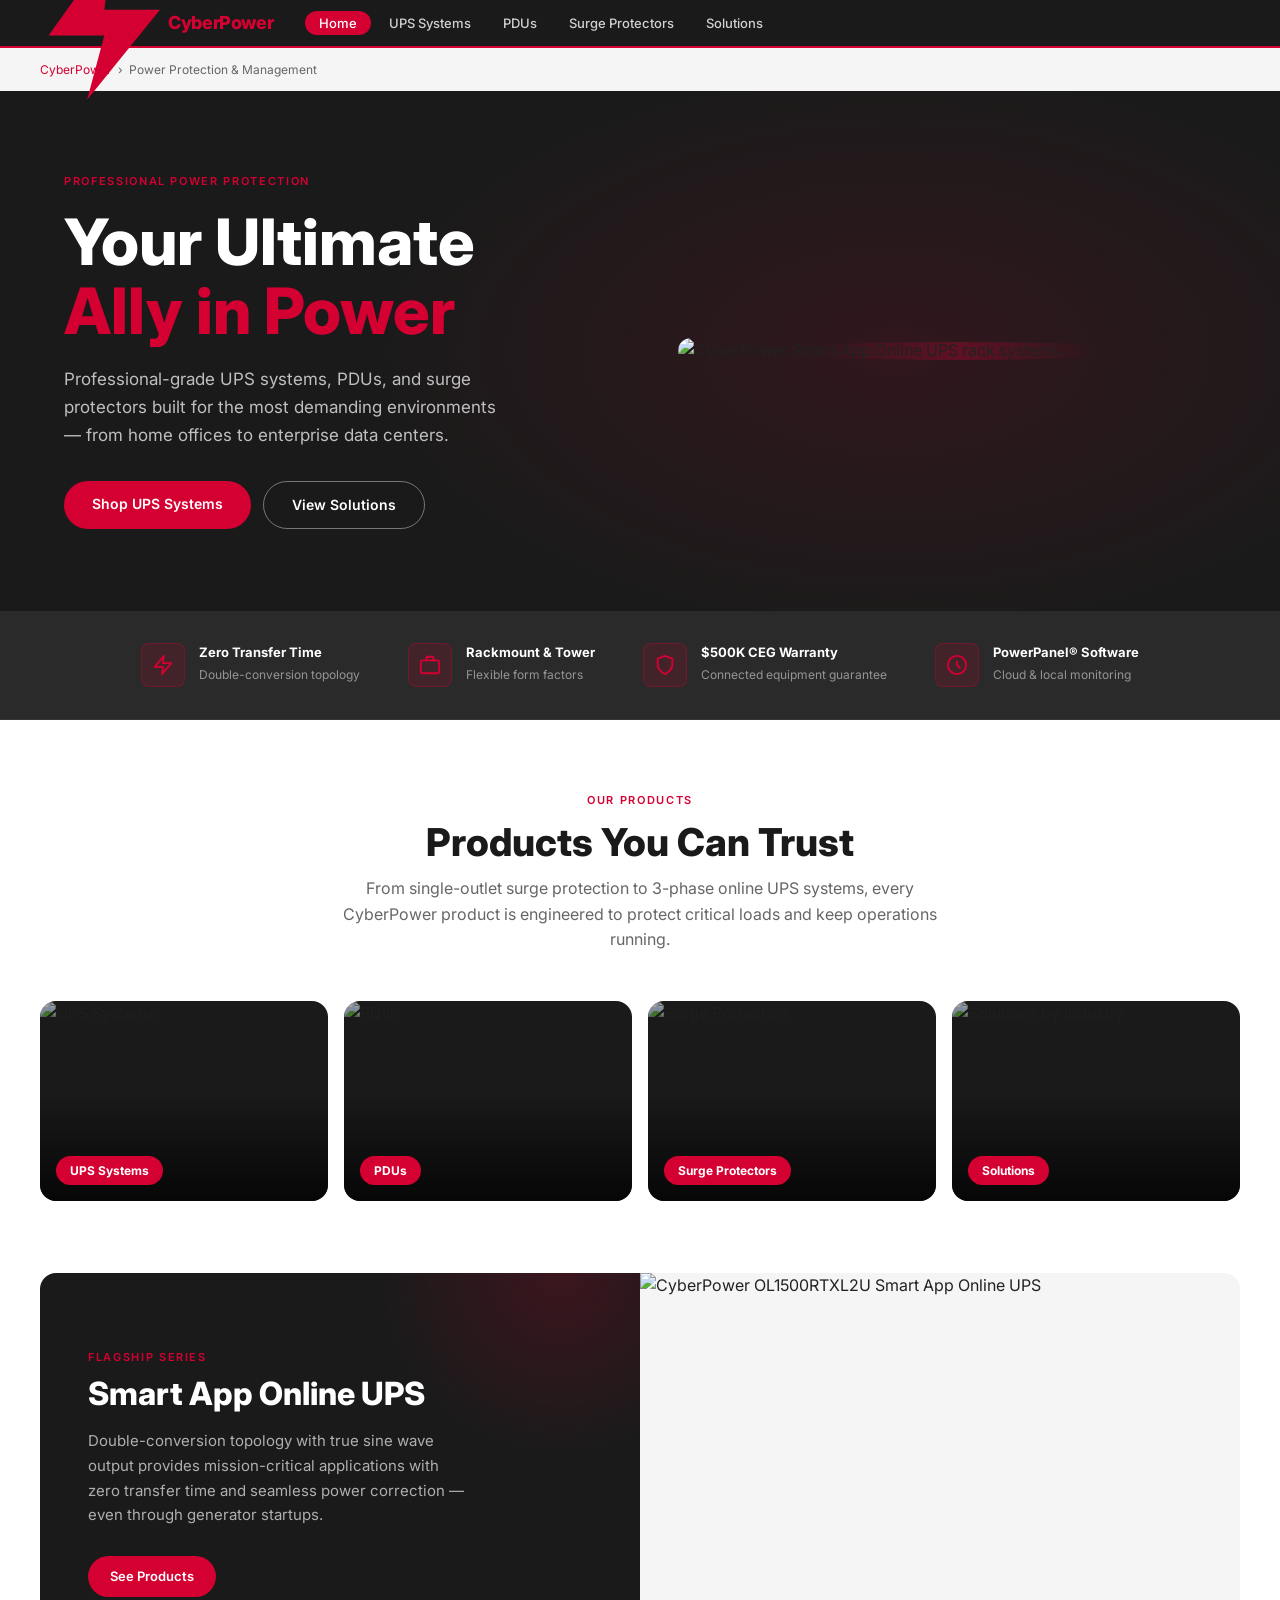
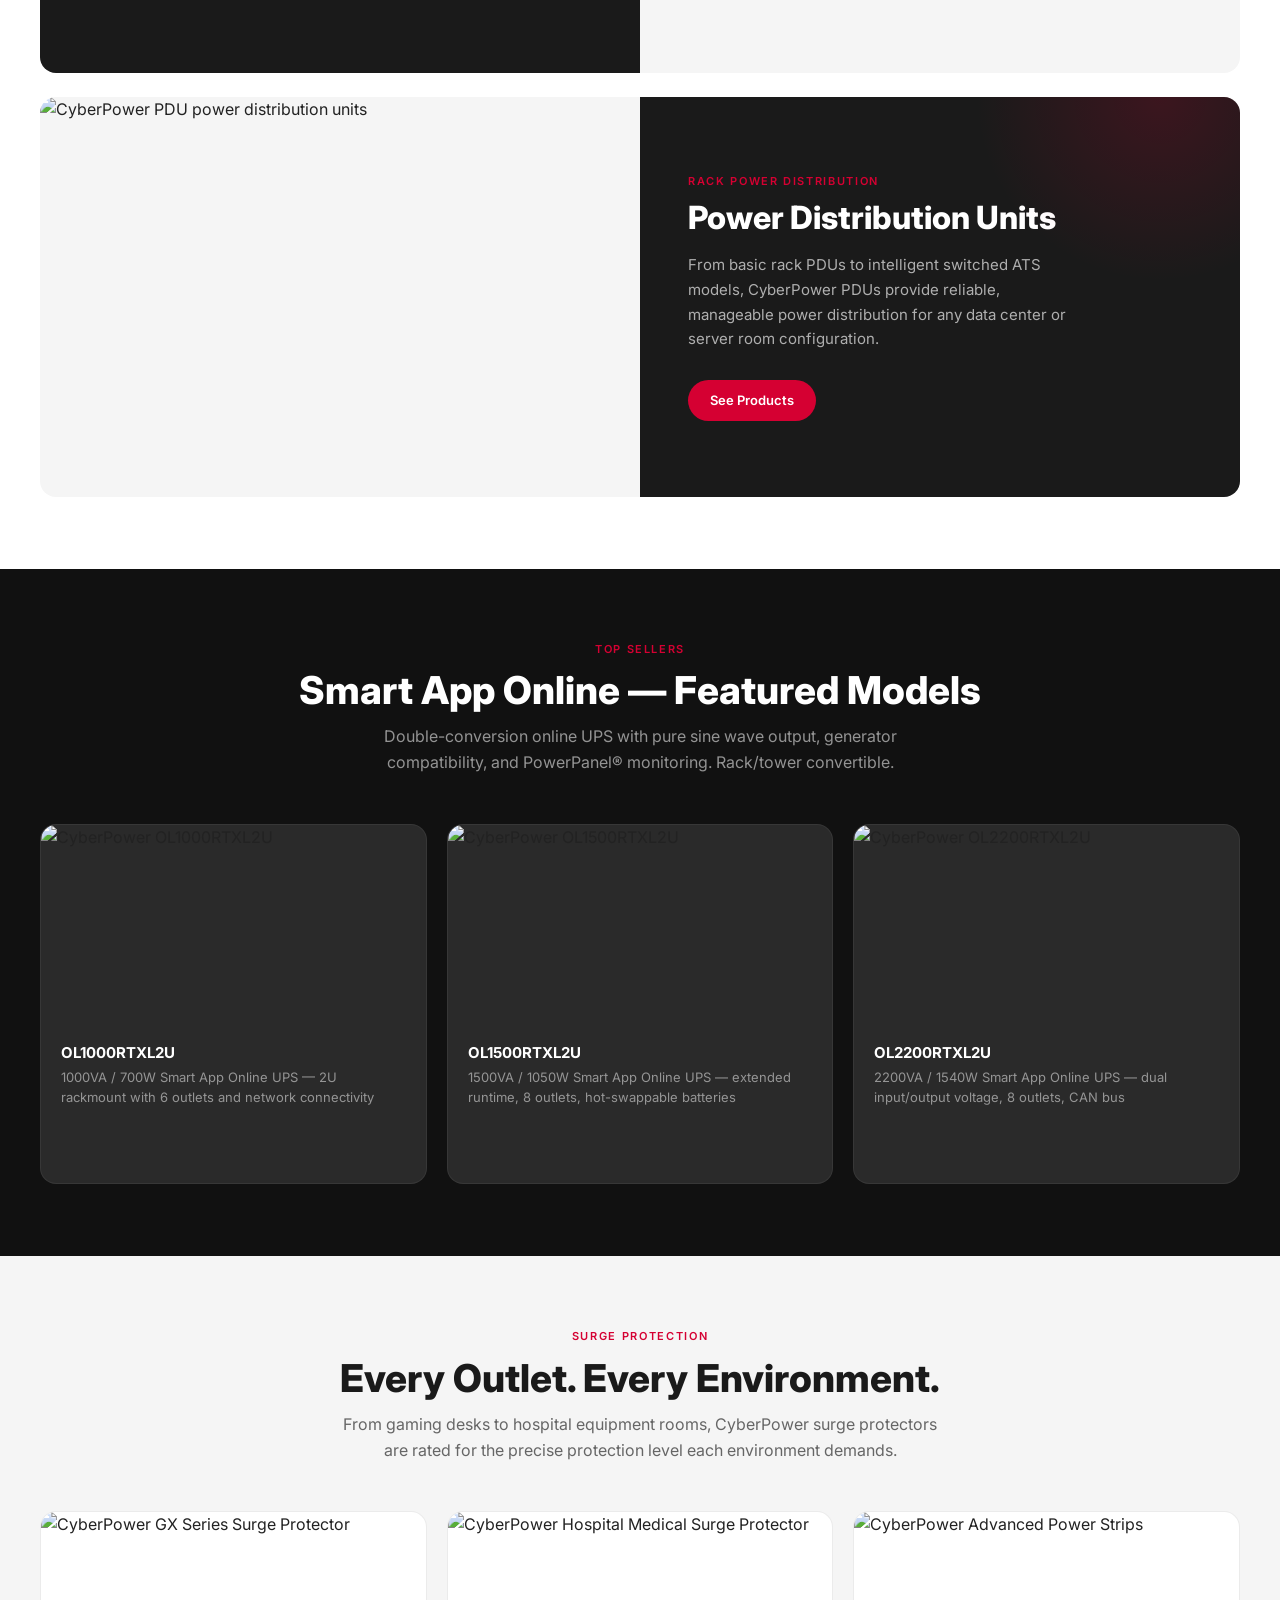
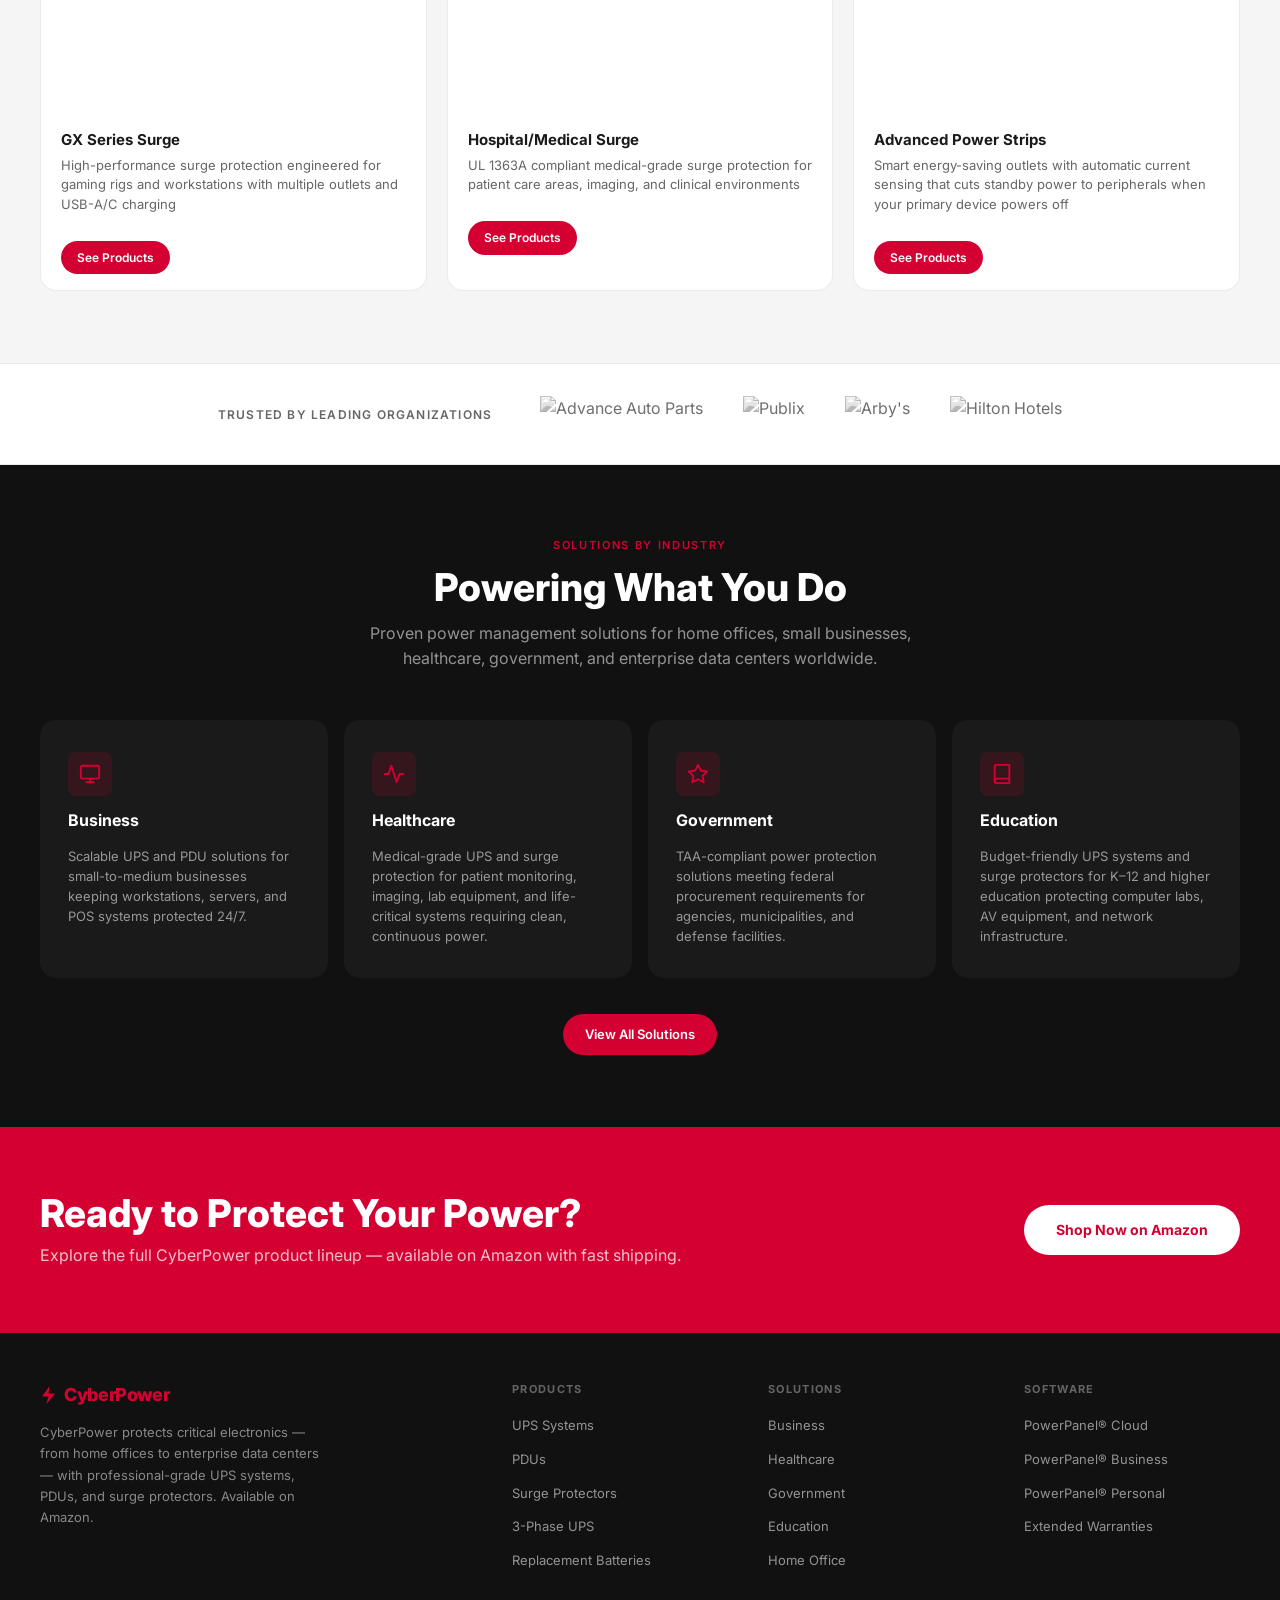
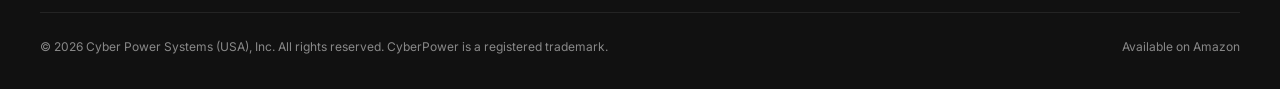
==== commit 4f0acbec: "Fix all critic blockers and same-day issues before client pitch - Remove all Add to Cart buttons (Am" ====
--- a/index.html
+++ b/index.html
@@ -14,8 +14,10 @@
 <!-- SUBNAV -->
 <nav class="brand-subnav">
   <div class="subnav-logo">
+    <svg class="cp-nav-icon" viewBox="0 0 14 20" fill="none" xmlns="http://www.w3.org/2000/svg" aria-hidden="true"><path d="M8.5 1L1 11.5h6.5L5.5 19 14 8.5H7.5z" fill="#D50032"/></svg>
     <span class="footer-logo-text">CyberPower</span>
   </div>
+  <button class="nav-hamburger" id="navHamburger" aria-label="Open navigation"><span></span><span></span><span></span></button>
   <ul class="subnav-links">
     <li><a href="index.html" class="active">Home</a></li>
     <li><a href="ups.html">UPS Systems</a></li>
@@ -106,22 +108,22 @@
   <p class="section-sub">From single-outlet surge protection to 3-phase online UPS systems, every CyberPower product is engineered to protect critical loads and keep operations running.</p>
 
   <div class="category-grid">
-    <div class="cat-tile">
+    <a href="ups.html" class="cat-tile">
       <img src="https://www.cyberpowersystems.com/wp-content/uploads/2022/08/ol5krthd-r-1-320x320-4x.png" alt="UPS Systems">
       <div class="cat-tile-label"><span>UPS Systems</span></div>
-    </div>
-    <div class="cat-tile">
+    </a>
+    <a href="pdu.html" class="cat-tile">
       <img src="https://www.cyberpowersystems.com/wp-content/uploads/2022/08/pdu-pdu15b6f12r-fr-320x320-4x.png" alt="PDUs">
       <div class="cat-tile-label"><span>PDUs</span></div>
-    </div>
-    <div class="cat-tile">
+    </a>
+    <a href="surge.html" class="cat-tile">
       <img src="https://www.cyberpowersystems.com/wp-content/uploads/2022/08/surge-ht1206uc2-r-320x320-4x.png" alt="Surge Protectors">
       <div class="cat-tile-label"><span>Surge Protectors</span></div>
-    </div>
-    <div class="cat-tile">
-      <img src="https://www.cyberpowersystems.com/wp-content/uploads/2022/08/telecom-csn-30u12v-20-r320x320-4x.png" alt="FTTx Telecom">
-      <div class="cat-tile-label"><span>FTTx Telecom</span></div>
-    </div>
+    </a>
+    <a href="solutions.html" class="cat-tile">
+      <img src="https://www.cyberpowersystems.com/wp-content/uploads/2022/08/New-Web-Smart-App-Online-1480x760-1.png" alt="Solutions by Industry">
+      <div class="cat-tile-label"><span>Solutions</span></div>
+    </a>
   </div>
 </section>
 
@@ -175,8 +177,6 @@
       <div class="cp-card-body">
         <h3>OL1000RTXL2U</h3>
         <p>1000VA / 700W Smart App Online UPS — 2U rackmount with 6 outlets and network connectivity</p>
-        <span class="cp-card-buy">Add to Cart</span>
-        <a href="ups.html" class="cp-card-nav">See Products</a>
       </div>
     </div>
 
@@ -191,8 +191,6 @@
       <div class="cp-card-body">
         <h3>OL1500RTXL2U</h3>
         <p>1500VA / 1050W Smart App Online UPS — extended runtime, 8 outlets, hot-swappable batteries</p>
-        <span class="cp-card-buy">Add to Cart</span>
-        <a href="ups.html" class="cp-card-nav">See Products</a>
       </div>
     </div>
 
@@ -207,8 +205,6 @@
       <div class="cp-card-body">
         <h3>OL2200RTXL2U</h3>
         <p>2200VA / 1540W Smart App Online UPS — dual input/output voltage, 8 outlets, CAN bus</p>
-        <span class="cp-card-buy">Add to Cart</span>
-        <a href="ups.html" class="cp-card-nav">See Products</a>
       </div>
     </div>
   </div>
@@ -339,8 +335,11 @@
 <footer class="site-footer">
   <div class="footer-grid">
     <div class="footer-brand">
-      <span class="footer-logo-text">CyberPower</span>
-      <p>Professional-grade power protection equipment with a commitment to a full range of power management products and solutions. Available on Amazon.</p>
+      <div style="display:flex;align-items:center;gap:8px;">
+        <svg class="cp-nav-icon" viewBox="0 0 14 20" fill="none" xmlns="http://www.w3.org/2000/svg" aria-hidden="true"><path d="M8.5 1L1 11.5h6.5L5.5 19 14 8.5H7.5z" fill="#D50032"/></svg>
+        <span class="footer-logo-text">CyberPower</span>
+      </div>
+      <p>CyberPower protects critical electronics — from home offices to enterprise data centers — with professional-grade UPS systems, PDUs, and surge protectors. Available on Amazon.</p>
     </div>
     <div class="footer-col">
       <h4>Products</h4>
@@ -378,5 +377,13 @@
   </div>
 </footer>
 
+<script>
+  var btn = document.getElementById('navHamburger');
+  var nav = document.querySelector('.subnav-links');
+  btn.addEventListener('click', function() {
+    nav.classList.toggle('open');
+    btn.classList.toggle('active');
+  });
+</script>
 </body>
 </html>
--- a/assets/css/style.css
+++ b/assets/css/style.css
@@ -452,19 +452,6 @@
 }
 .cp-card-nav:hover { background: var(--cp-red-dark); }
 
-/* Add to Cart button — Amazon style */
-.cp-card-buy {
-  display: inline-block;
-  background: #FFD814;
-  border: 1px solid #FCD200;
-  border-radius: var(--radius-ui);
-  color: #0F1111;
-  font-size: 13px;
-  font-weight: 500;
-  padding: 7px 16px;
-  cursor: default;
-  margin-top: 8px;
-}
 
 /* ── CATEGORY GRID (4-col) ── */
 .category-grid {
@@ -483,6 +470,7 @@
   align-items: flex-end;
   transition: transform 0.2s;
   cursor: pointer;
+  text-decoration: none;
 }
 .cat-tile:hover { transform: scale(1.02); }
 
@@ -759,6 +747,7 @@
   max-width: 500px;
   border-radius: var(--radius-tile);
   object-fit: cover;
+  mix-blend-mode: multiply;
 }
 
 /* ── DATA-VIZ TILE ── */
@@ -820,10 +809,53 @@
   .product-grid-4 { grid-template-columns: repeat(2, 1fr); }
 }
 
+/* ── LOGO ICON ── */
+.cp-nav-icon { width: 16px; height: 20px; flex-shrink: 0; }
+
+/* ── HAMBURGER ── */
+.nav-hamburger {
+  display: none;
+  flex-direction: column;
+  gap: 5px;
+  background: none;
+  border: none;
+  cursor: pointer;
+  padding: 6px;
+  margin-left: auto;
+}
+.nav-hamburger span {
+  display: block;
+  width: 22px;
+  height: 2px;
+  background: rgba(255,255,255,0.8);
+  border-radius: 2px;
+  transition: transform 0.2s, opacity 0.2s;
+}
+.nav-hamburger.active span:nth-child(1) { transform: rotate(45deg) translate(5px, 5px); }
+.nav-hamburger.active span:nth-child(2) { opacity: 0; }
+.nav-hamburger.active span:nth-child(3) { transform: rotate(-45deg) translate(5px, -5px); }
+
 @media (max-width: 768px) {
   .brand-subnav { padding: 0 20px; }
-  .subnav-links { gap: 2px; }
-  .subnav-links a { font-size: 12px; padding: 4px 10px; }
+  .nav-hamburger { display: flex; }
+
+  .subnav-links {
+    display: none;
+    position: fixed;
+    top: 48px;
+    left: 0;
+    right: 0;
+    background: var(--cp-black);
+    flex-direction: column;
+    gap: 0;
+    padding: 8px 0;
+    border-bottom: 2px solid var(--cp-red);
+    z-index: 99;
+    list-style: none;
+  }
+  .subnav-links.open { display: flex; }
+  .subnav-links li { width: 100%; }
+  .subnav-links a { display: block; padding: 12px 24px; border-radius: 0; font-size: 14px; }
 
   .hero { grid-template-columns: 1fr; padding: 48px 24px; min-height: auto; }
   .hero-image { display: none; }
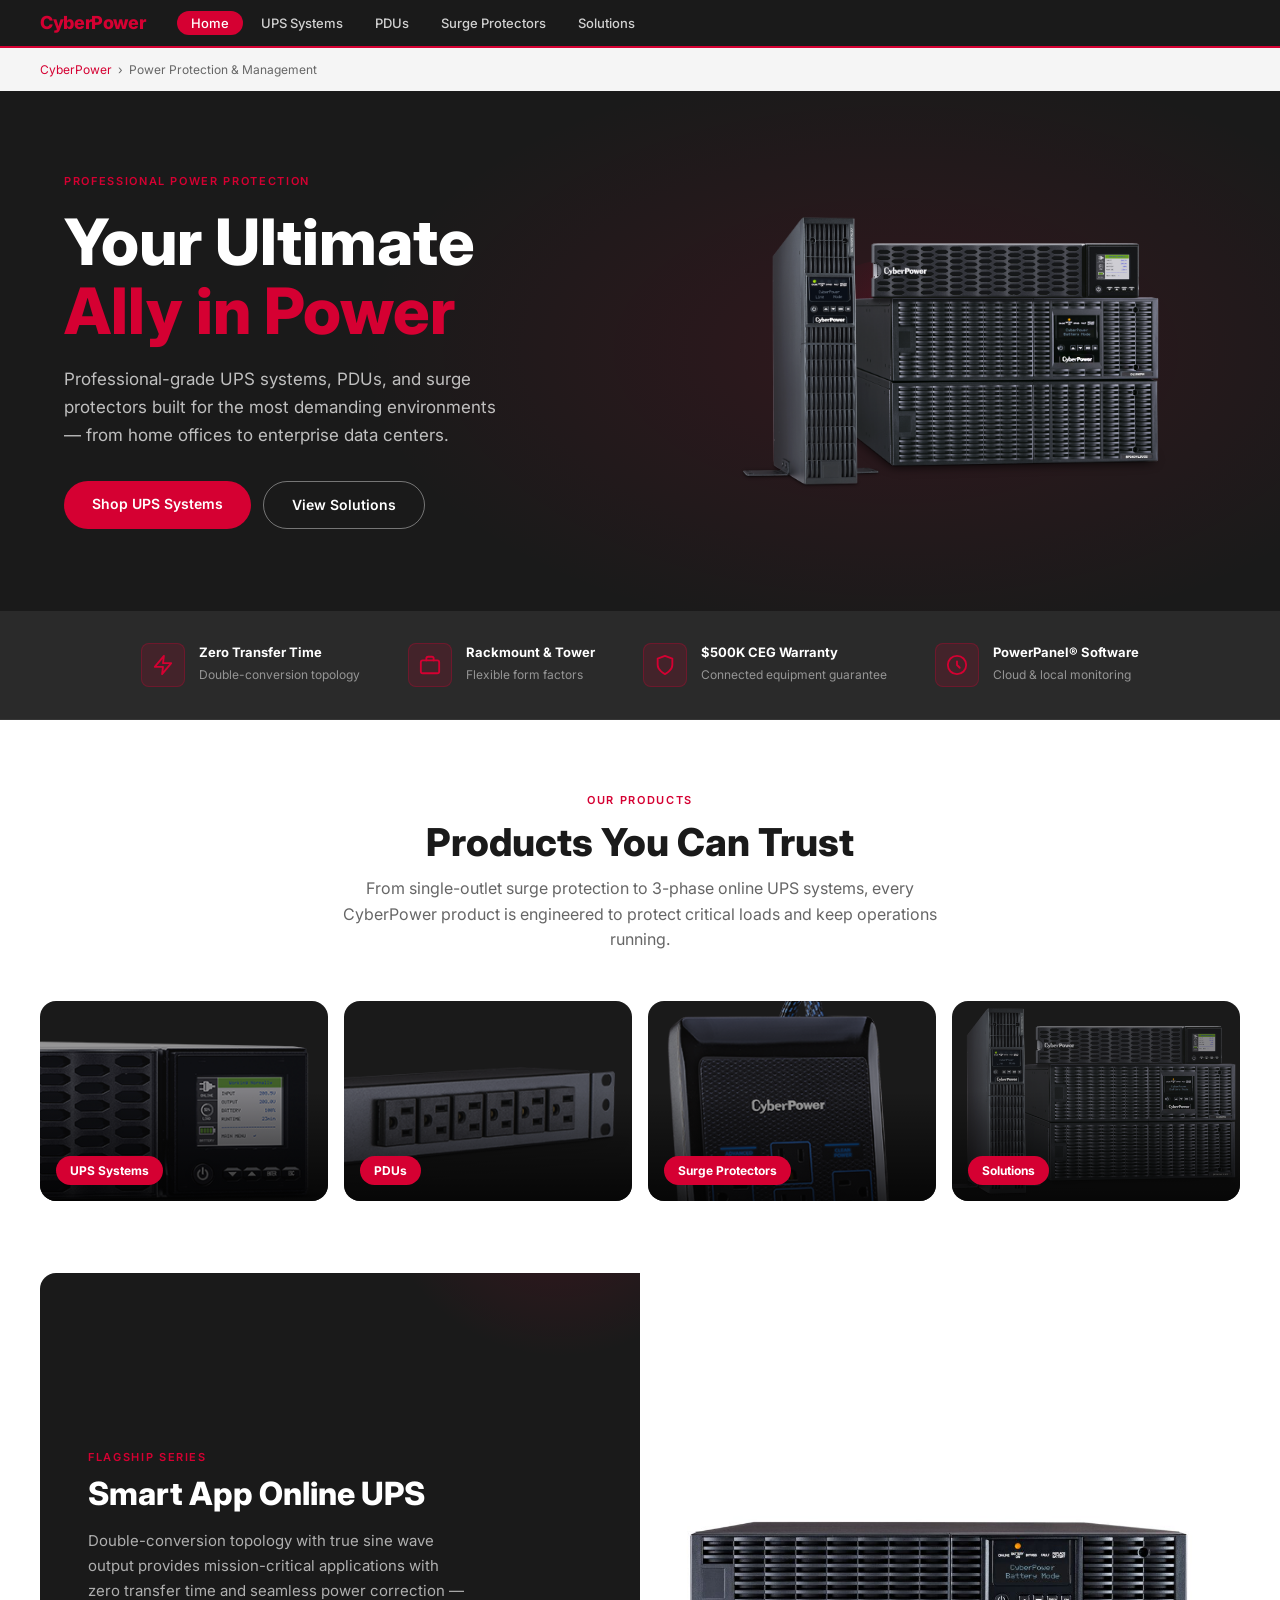
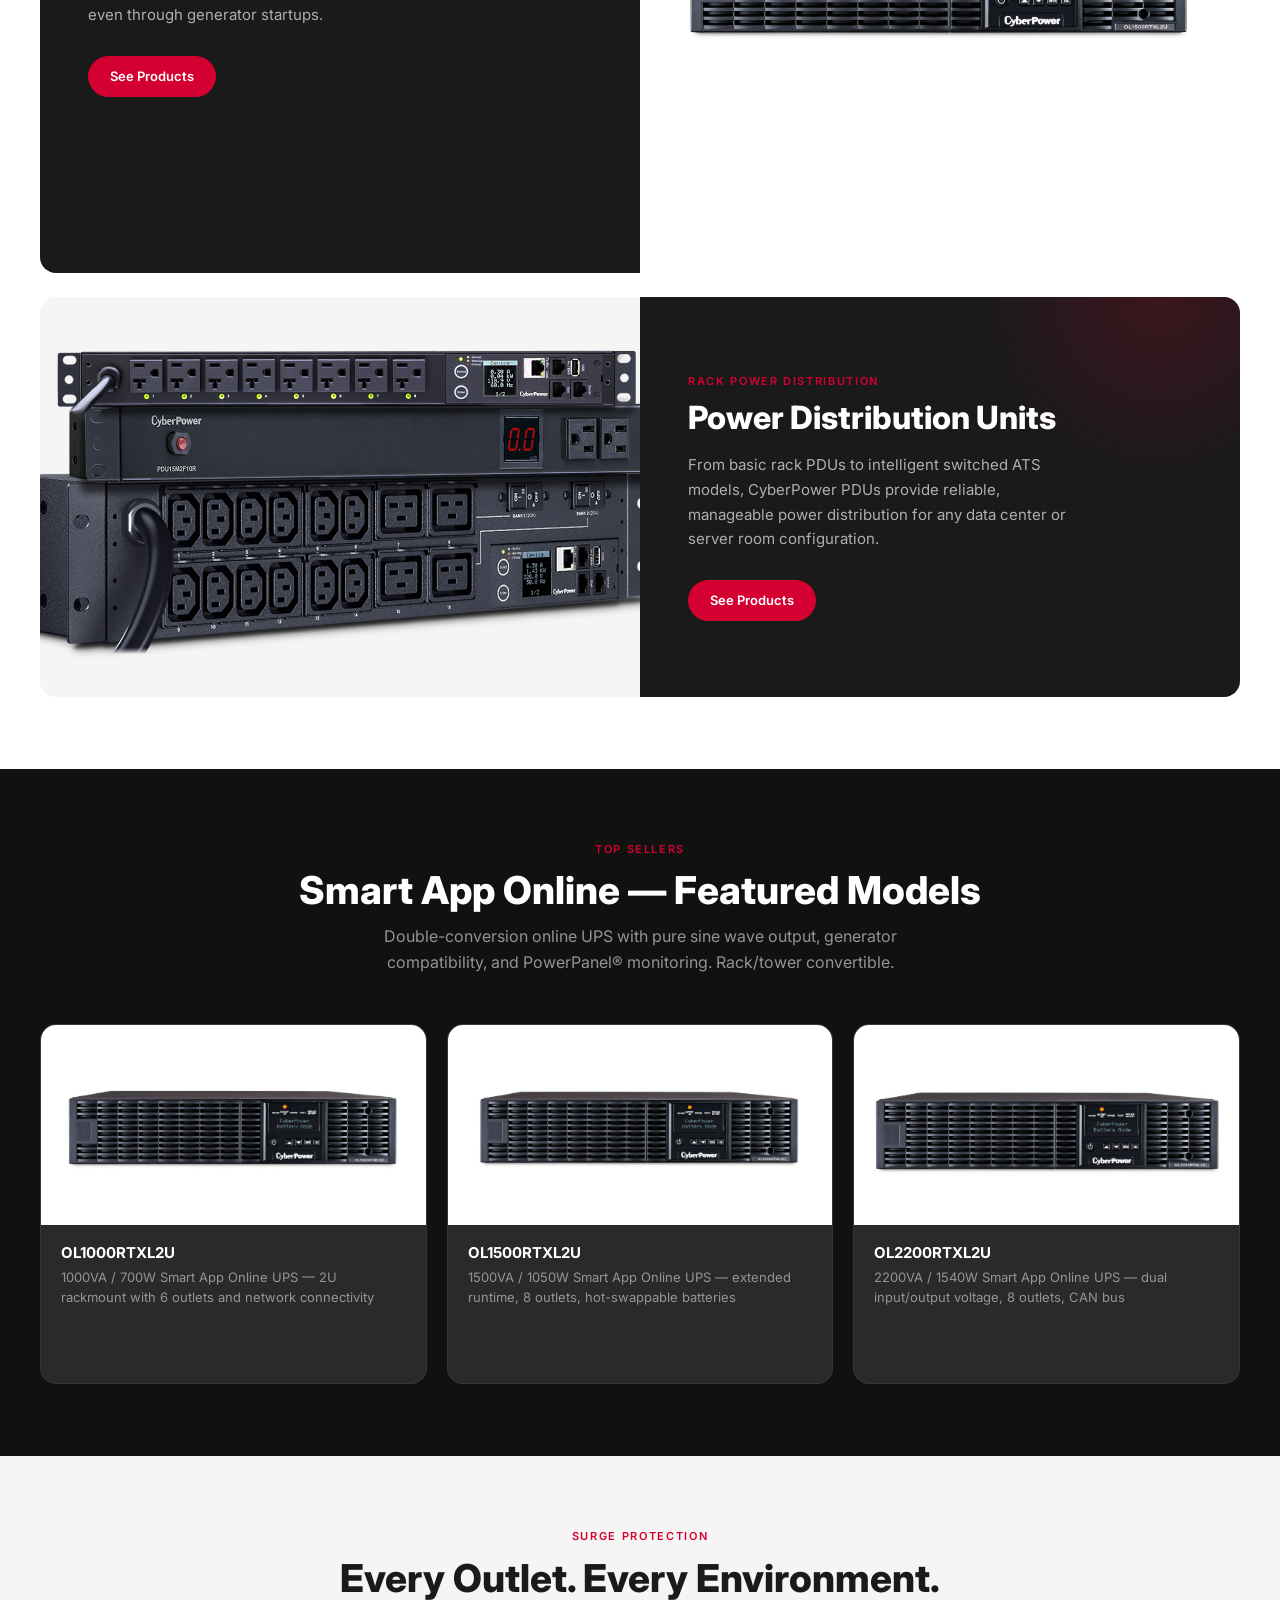
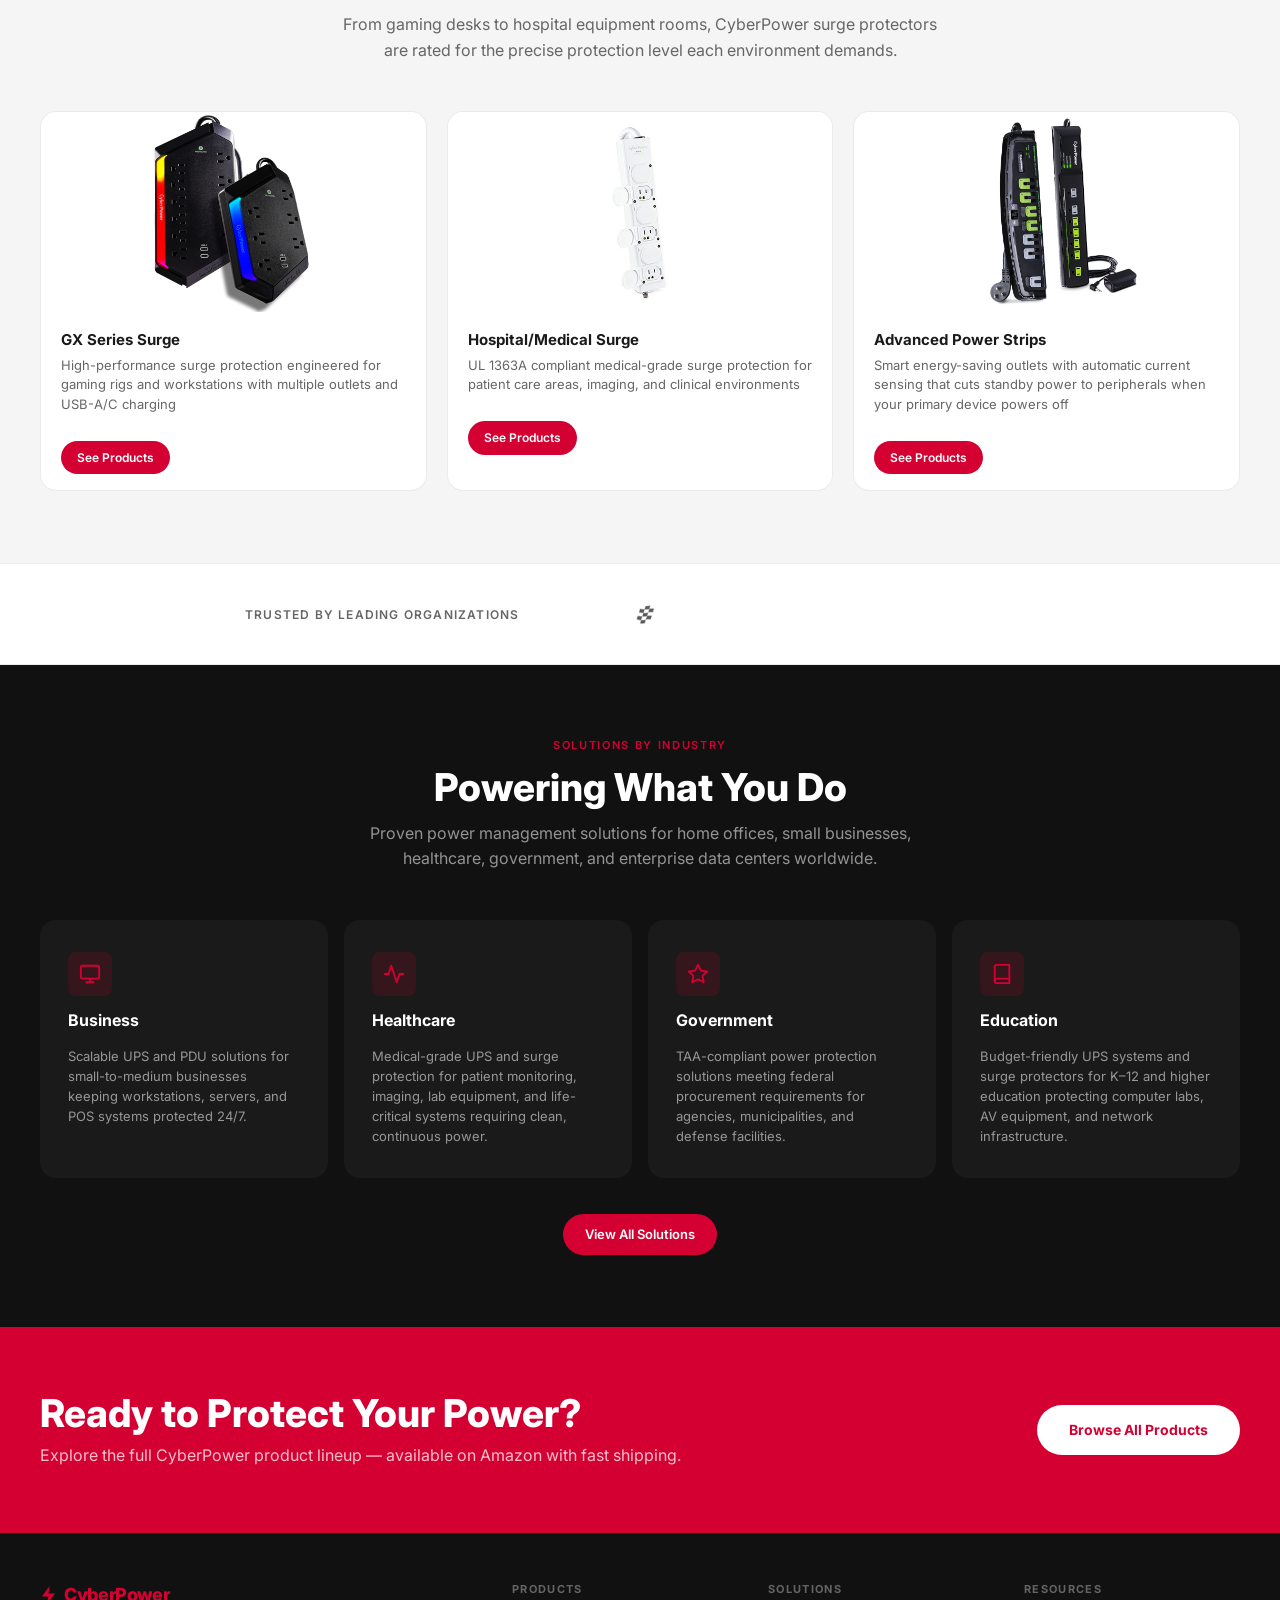
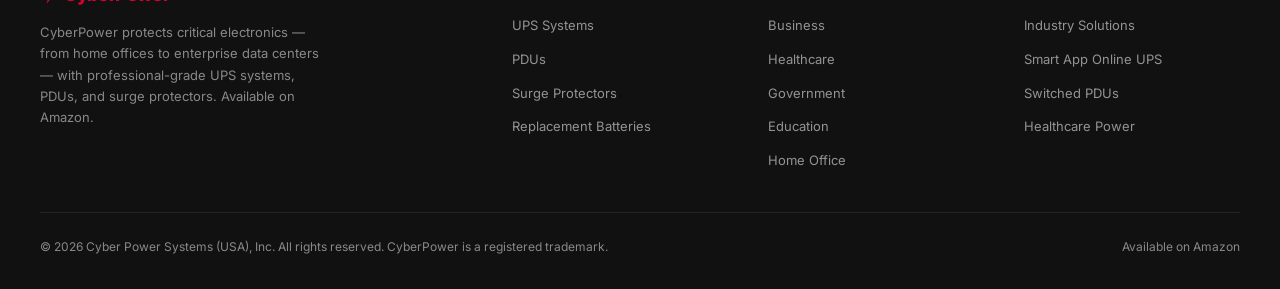
==== commit 1a556bb2: "Fix all Priority 1+2 critic issues: self-host images, remove MSRP, fix CTAs and dead links - Self-ho" ====
--- a/index.html
+++ b/index.html
@@ -1,4 +1,4 @@
-<!DOCTYPE html>
+﻿<!DOCTYPE html>
 <html lang="en">
 <head>
   <meta charset="UTF-8">
@@ -14,8 +14,7 @@
 <!-- SUBNAV -->
 <nav class="brand-subnav">
   <div class="subnav-logo">
-    <svg class="cp-nav-icon" viewBox="0 0 14 20" fill="none" xmlns="http://www.w3.org/2000/svg" aria-hidden="true"><path d="M8.5 1L1 11.5h6.5L5.5 19 14 8.5H7.5z" fill="#D50032"/></svg>
-    <span class="footer-logo-text">CyberPower</span>
+    <span class="footer-logo-text nav-logo-text">CyberPower</span>
   </div>
   <button class="nav-hamburger" id="navHamburger" aria-label="Open navigation"><span></span><span></span><span></span></button>
   <ul class="subnav-links">
@@ -47,7 +46,7 @@
   </div>
   <div class="hero-image">
     <img
-      src="https://www.cyberpowersystems.com/wp-content/uploads/2022/08/New-Web-Smart-App-Online-1480x760-1.png"
+      src="assets/images/New-Web-Smart-App-Online-1480x760-1.png"
       alt="CyberPower Smart App Online UPS rack systems"
     >
   </div>
@@ -109,19 +108,19 @@
 
   <div class="category-grid">
     <a href="ups.html" class="cat-tile">
-      <img src="https://www.cyberpowersystems.com/wp-content/uploads/2022/08/ol5krthd-r-1-320x320-4x.png" alt="UPS Systems">
+      <img src="assets/images/ol5krthd-r-1-320x320-4x.png" alt="UPS Systems">
       <div class="cat-tile-label"><span>UPS Systems</span></div>
     </a>
     <a href="pdu.html" class="cat-tile">
-      <img src="https://www.cyberpowersystems.com/wp-content/uploads/2022/08/pdu-pdu15b6f12r-fr-320x320-4x.png" alt="PDUs">
+      <img src="assets/images/pdu-pdu15b6f12r-fr-320x320-4x.png" alt="PDUs">
       <div class="cat-tile-label"><span>PDUs</span></div>
     </a>
     <a href="surge.html" class="cat-tile">
-      <img src="https://www.cyberpowersystems.com/wp-content/uploads/2022/08/surge-ht1206uc2-r-320x320-4x.png" alt="Surge Protectors">
+      <img src="assets/images/surge-ht1206uc2-r-320x320-4x.png" alt="Surge Protectors">
       <div class="cat-tile-label"><span>Surge Protectors</span></div>
     </a>
     <a href="solutions.html" class="cat-tile">
-      <img src="https://www.cyberpowersystems.com/wp-content/uploads/2022/08/New-Web-Smart-App-Online-1480x760-1.png" alt="Solutions by Industry">
+      <img src="assets/images/New-Web-Smart-App-Online-1480x760-1.png" alt="Solutions by Industry">
       <div class="cat-tile-label"><span>Solutions</span></div>
     </a>
   </div>
@@ -137,7 +136,7 @@
   </div>
   <div class="split-light">
     <img
-      src="https://www.cyberpowersystems.com/wp-content/uploads/2026/05/ol1500rtxl2u-front-horizontal-photo-1-1024x1024.jpg"
+      src="assets/images/ol1500rtxl2u-front-horizontal-photo-1-1024x1024.jpg"
       alt="CyberPower OL1500RTXL2U Smart App Online UPS"
     >
   </div>
@@ -147,7 +146,7 @@
 <div class="split-section" style="margin-bottom: 72px;">
   <div class="split-light">
     <img
-      src="https://www.cyberpowersystems.com/wp-content/uploads/2022/08/New-Web-PDU-Series-1480x760-R1.png"
+      src="assets/images/New-Web-PDU-Series-1480x760-R1.png"
       alt="CyberPower PDU power distribution units"
     >
   </div>
@@ -170,7 +169,7 @@
     <div class="cp-card cp-card-dark">
       <div class="cp-card-img">
         <img
-          src="https://www.cyberpowersystems.com/wp-content/uploads/2026/05/ol1000rtxl2u-front-horizontal-photo-1-1024x1024.jpg"
+          src="assets/images/ol1000rtxl2u-front-horizontal-photo-1-1024x1024.jpg"
           alt="CyberPower OL1000RTXL2U"
         >
       </div>
@@ -184,7 +183,7 @@
     <div class="cp-card cp-card-dark">
       <div class="cp-card-img">
         <img
-          src="https://www.cyberpowersystems.com/wp-content/uploads/2026/05/ol1500rtxl2u-front-horizontal-photo-1-1024x1024.jpg"
+          src="assets/images/ol1500rtxl2u-front-horizontal-photo-1-1024x1024.jpg"
           alt="CyberPower OL1500RTXL2U"
         >
       </div>
@@ -198,7 +197,7 @@
     <div class="cp-card cp-card-dark">
       <div class="cp-card-img">
         <img
-          src="https://www.cyberpowersystems.com/wp-content/uploads/2026/05/ol2200rtxl2u-front-horizontal-photo-1-1024x1024.jpg"
+          src="assets/images/ol2200rtxl2u-front-horizontal-photo-1-1024x1024.jpg"
           alt="CyberPower OL2200RTXL2U"
         >
       </div>
@@ -220,7 +219,7 @@
     <div class="cp-card">
       <div class="cp-card-img">
         <img
-          src="https://www.cyberpowersystems.com/wp-content/uploads/2025/09/GX-Surge-Series.png"
+          src="assets/images/GX-Surge-Series.png"
           alt="CyberPower GX Series Surge Protector"
         >
       </div>
@@ -234,7 +233,7 @@
     <div class="cp-card">
       <div class="cp-card-img">
         <img
-          src="https://www.cyberpowersystems.com/wp-content/uploads/2026/03/Hospital-Medical-Surge-768x394-1.jpg"
+          src="assets/images/Hospital-Medical-Surge-768x394-1.jpg"
           alt="CyberPower Hospital Medical Surge Protector"
         >
       </div>
@@ -248,7 +247,7 @@
     <div class="cp-card">
       <div class="cp-card-img">
         <img
-          src="https://www.cyberpowersystems.com/wp-content/uploads/2022/08/New-Web-Advanced-Power-Strips-1480x760-1.png"
+          src="assets/images/New-Web-Advanced-Power-Strips-1480x760-1.png"
           alt="CyberPower Advanced Power Strips"
         >
       </div>
@@ -265,10 +264,10 @@
 <div class="trust-strip">
   <span class="trust-strip-label">Trusted by leading organizations</span>
   <div class="trust-logos">
-    <img src="https://dl4jz3rbrsfum.cloudfront.net/images-new/homepage/aap-logo-1000.png" alt="Advance Auto Parts">
-    <img src="https://dl4jz3rbrsfum.cloudfront.net/images-new/homepage/publix-logo-1000.png" alt="Publix">
-    <img src="https://dl4jz3rbrsfum.cloudfront.net/images-new/homepage/arbys-logo-1000.png" alt="Arby's">
-    <img src="https://dl4jz3rbrsfum.cloudfront.net/images-new/homepage/hilton-hotels-1000.png" alt="Hilton Hotels">
+    <img src="assets/images/aap-logo-1000.png" alt="Advance Auto Parts">
+    <img src="assets/images/publix-logo-1000.png" alt="Publix">
+    <img src="assets/images/arbys-logo-1000.png" alt="Arby's">
+    <img src="assets/images/hilton-hotels-1000.png" alt="Hilton Hotels">
   </div>
 </div>
 
@@ -328,7 +327,7 @@
     <h2>Ready to Protect Your Power?</h2>
     <p>Explore the full CyberPower product lineup — available on Amazon with fast shipping.</p>
   </div>
-  <a href="ups.html" class="btn-white">Shop Now on Amazon</a>
+  <a href="ups.html" class="btn-white">Browse All Products</a>
 </div>
 
 <!-- SITE FOOTER -->
@@ -347,7 +346,6 @@
         <li><a href="ups.html">UPS Systems</a></li>
         <li><a href="pdu.html">PDUs</a></li>
         <li><a href="surge.html">Surge Protectors</a></li>
-        <li><a href="ups.html">3-Phase UPS</a></li>
         <li><a href="ups.html">Replacement Batteries</a></li>
       </ul>
     </div>
@@ -362,12 +360,12 @@
       </ul>
     </div>
     <div class="footer-col">
-      <h4>Software</h4>
+      <h4>Resources</h4>
       <ul>
-        <li><a href="index.html">PowerPanel® Cloud</a></li>
-        <li><a href="index.html">PowerPanel® Business</a></li>
-        <li><a href="index.html">PowerPanel® Personal</a></li>
-        <li><a href="ups.html">Extended Warranties</a></li>
+        <li><a href="solutions.html">Industry Solutions</a></li>
+        <li><a href="ups.html#smart-app-online">Smart App Online UPS</a></li>
+        <li><a href="pdu.html#switched">Switched PDUs</a></li>
+        <li><a href="solutions.html#healthcare">Healthcare Power</a></li>
       </ul>
     </div>
   </div>
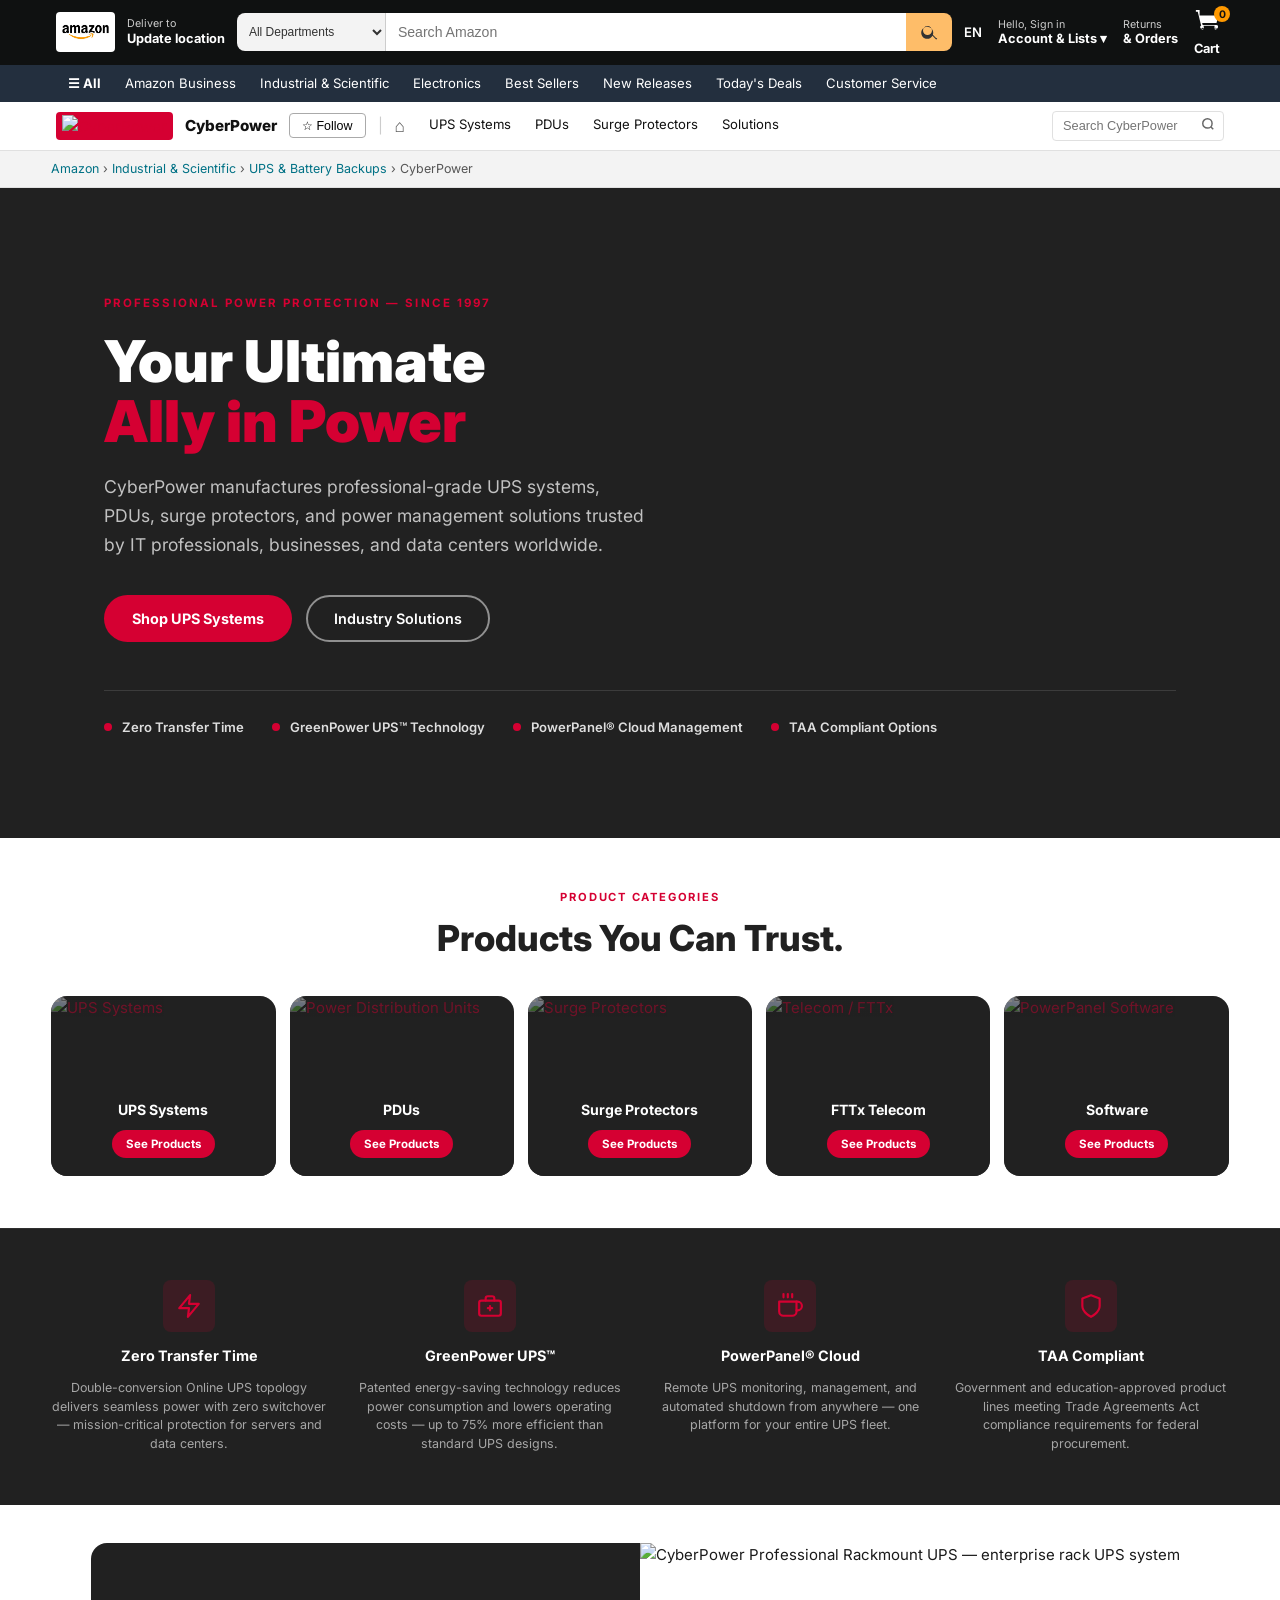
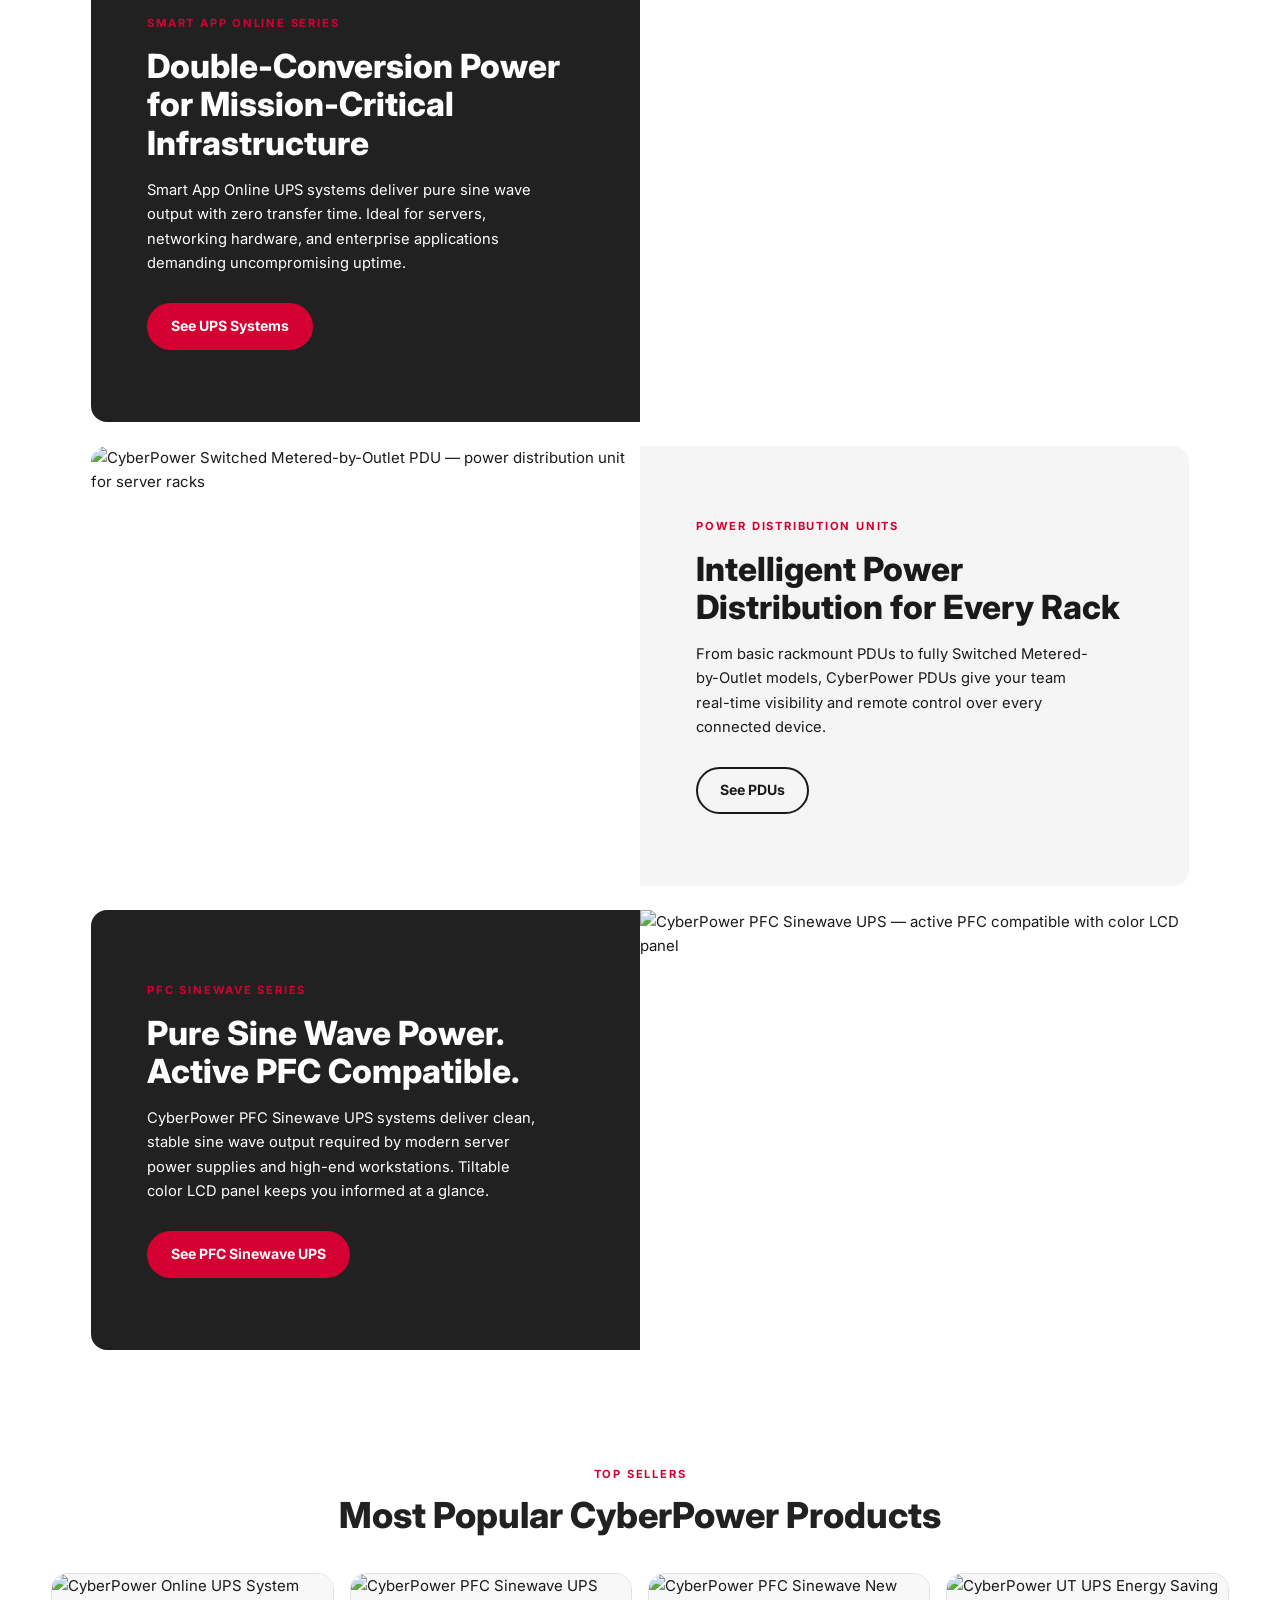
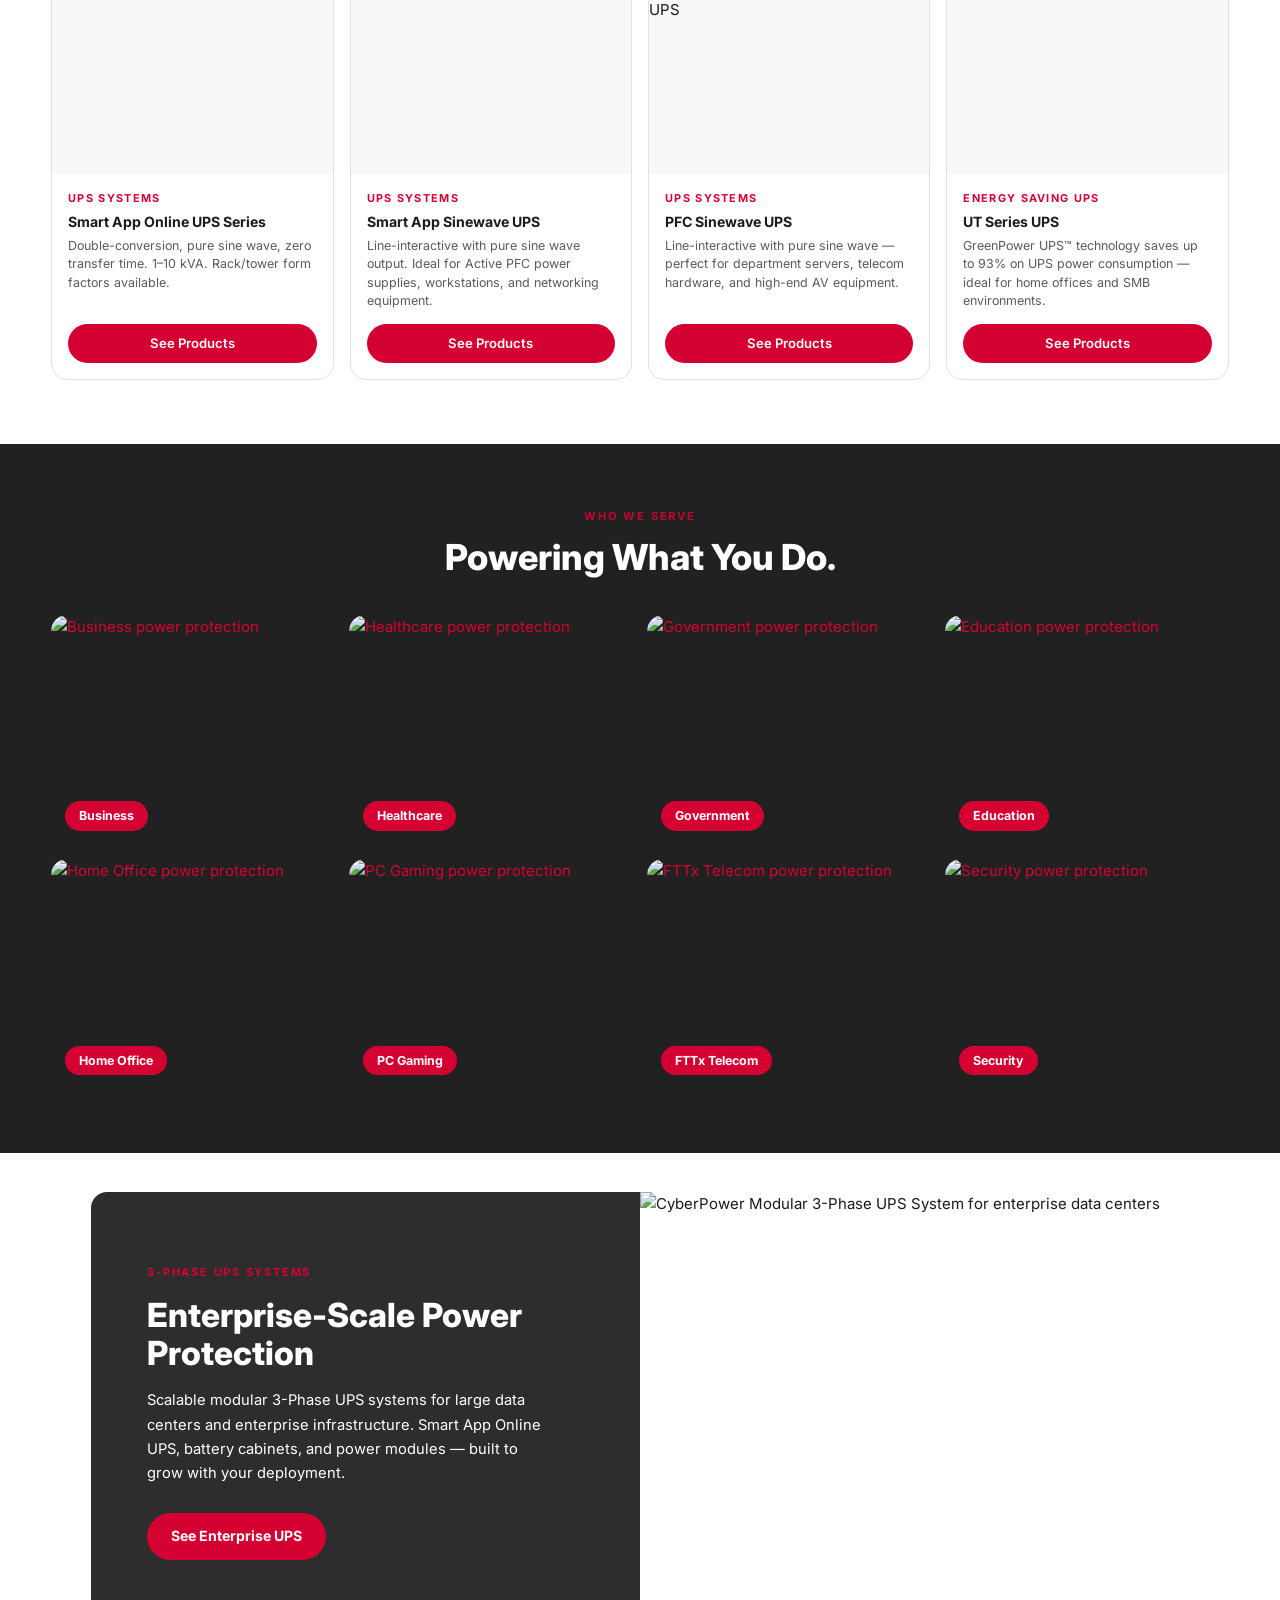
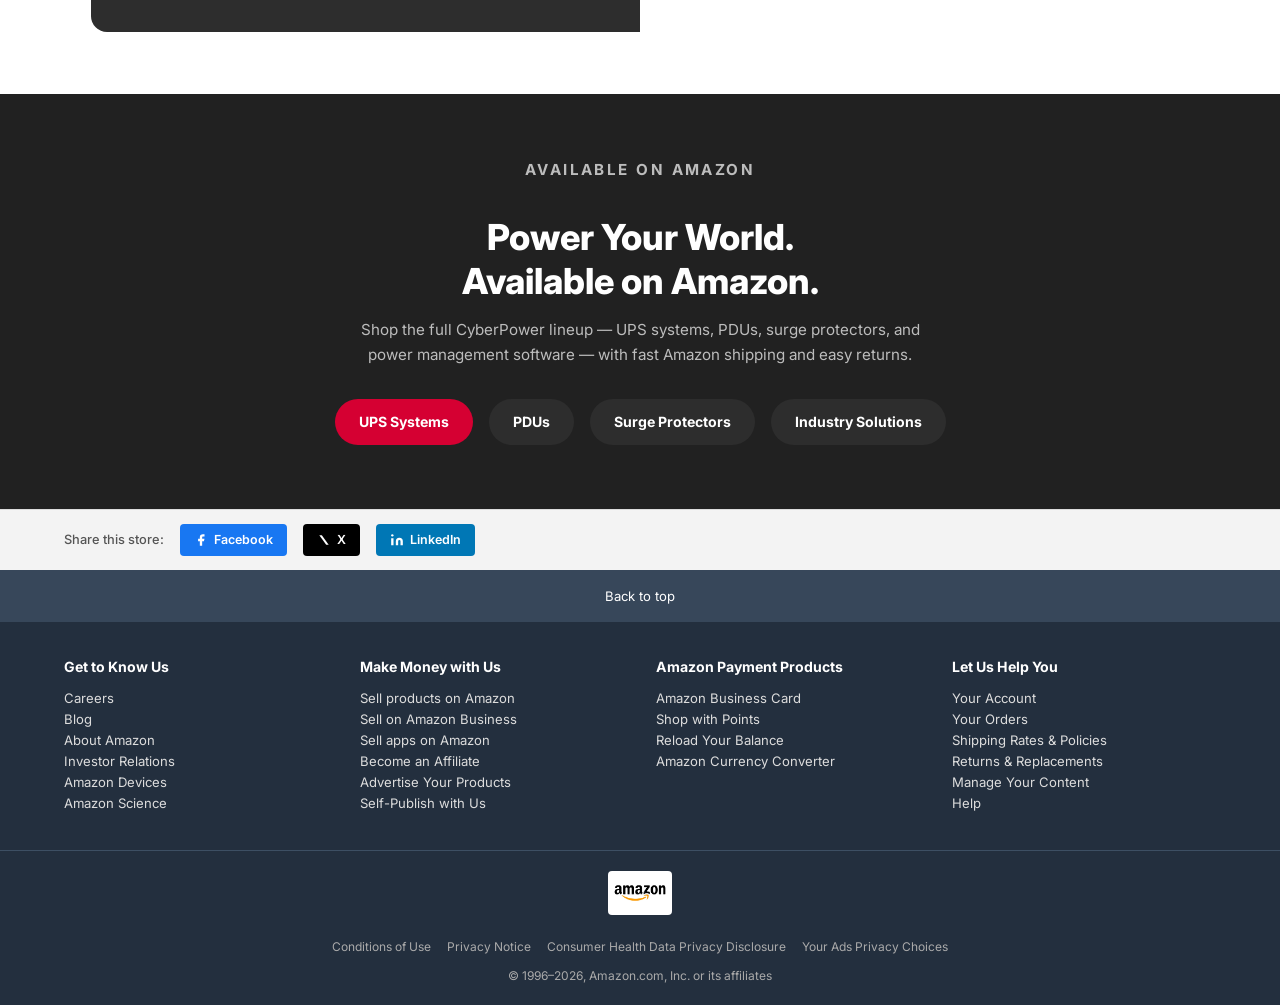
==== commit e062a9a6: "Rebuild storefront with fresh GUID-based product images from cyberpower.com Replaces all cyberpowers" ====
--- a/index.html
+++ b/index.html
@@ -1,387 +1,360 @@
-﻿<!DOCTYPE html>
+<!DOCTYPE html>
 <html lang="en">
 <head>
   <meta charset="UTF-8">
   <meta name="viewport" content="width=device-width, initial-scale=1.0">
-  <title>CyberPower | Power Protection for Every Environment</title>
-  <meta name="description" content="CyberPower delivers professional-grade UPS systems, PDUs, surge protectors, and power management software for home, business, healthcare, government, and data center environments.">
-  <link rel="preconnect" href="https://fonts.googleapis.com">
-  <link href="https://fonts.googleapis.com/css2?family=Inter:wght@400;500;600;700;800&display=swap" rel="stylesheet">
-  <link rel="stylesheet" href="assets/css/style.css">
+  <title>CyberPower | UPS Systems, Battery Backup, PDUs &amp; Surge Protectors — Amazon Brand Store</title>
+  <link rel="stylesheet" href="styles_v2.css">
 </head>
 <body>
-
-<!-- SUBNAV -->
-<nav class="brand-subnav">
-  <div class="subnav-logo">
-    <span class="footer-logo-text nav-logo-text">CyberPower</span>
-  </div>
-  <button class="nav-hamburger" id="navHamburger" aria-label="Open navigation"><span></span><span></span><span></span></button>
-  <ul class="subnav-links">
-    <li><a href="index.html" class="active">Home</a></li>
-    <li><a href="ups.html">UPS Systems</a></li>
-    <li><a href="pdu.html">PDUs</a></li>
-    <li><a href="surge.html">Surge Protectors</a></li>
-    <li><a href="solutions.html">Solutions</a></li>
-  </ul>
-</nav>
-
-<!-- BREADCRUMB -->
-<div class="breadcrumb">
-  <a href="index.html">CyberPower</a>
-  <span>›</span>
-  <span>Power Protection &amp; Management</span>
-</div>
-
-<!-- HERO -->
-<section class="hero">
-  <div class="hero-copy">
-    <div class="hero-label">Professional Power Protection</div>
-    <h1>Your Ultimate<br><span>Ally in Power</span></h1>
-    <p>Professional-grade UPS systems, PDUs, and surge protectors built for the most demanding environments — from home offices to enterprise data centers.</p>
-    <div class="hero-ctas">
-      <a href="ups.html" class="btn-primary">Shop UPS Systems</a>
-      <a href="solutions.html" class="btn-outline">View Solutions</a>
-    </div>
-  </div>
-  <div class="hero-image">
-    <img
-      src="assets/images/New-Web-Smart-App-Online-1480x760-1.png"
-      alt="CyberPower Smart App Online UPS rack systems"
-    >
-  </div>
-</section>
-
-<!-- FEATURE ICON ROW -->
-<div class="feature-icons">
-  <div class="feature-icon">
-    <div class="icon-bg">
-      <svg viewBox="0 0 24 24" fill="none" stroke="currentColor" stroke-width="2" stroke-linecap="round" stroke-linejoin="round">
-        <path d="M13 2L3 14h9l-1 8 10-12h-9l1-8z"/>
-      </svg>
-    </div>
-    <div class="feature-icon-text">
-      <strong>Zero Transfer Time</strong>
-      <span>Double-conversion topology</span>
-    </div>
-  </div>
-  <div class="feature-icon">
-    <div class="icon-bg">
-      <svg viewBox="0 0 24 24" fill="none" stroke="currentColor" stroke-width="2" stroke-linecap="round" stroke-linejoin="round">
-        <rect x="2" y="7" width="20" height="14" rx="2"/><path d="M16 7V5a2 2 0 0 0-2-2h-4a2 2 0 0 0-2 2v2"/>
-      </svg>
-    </div>
-    <div class="feature-icon-text">
-      <strong>Rackmount &amp; Tower</strong>
-      <span>Flexible form factors</span>
-    </div>
-  </div>
-  <div class="feature-icon">
-    <div class="icon-bg">
-      <svg viewBox="0 0 24 24" fill="none" stroke="currentColor" stroke-width="2" stroke-linecap="round" stroke-linejoin="round">
-        <path d="M12 22s8-4 8-10V5l-8-3-8 3v7c0 6 8 10 8 10z"/>
-      </svg>
-    </div>
-    <div class="feature-icon-text">
-      <strong>$500K CEG Warranty</strong>
-      <span>Connected equipment guarantee</span>
-    </div>
-  </div>
-  <div class="feature-icon">
-    <div class="icon-bg">
-      <svg viewBox="0 0 24 24" fill="none" stroke="currentColor" stroke-width="2" stroke-linecap="round" stroke-linejoin="round">
-        <circle cx="12" cy="12" r="10"/><path d="M12 8v4l3 3"/>
-      </svg>
-    </div>
-    <div class="feature-icon-text">
-      <strong>PowerPanel® Software</strong>
-      <span>Cloud &amp; local monitoring</span>
-    </div>
-  </div>
-</div>
-
-<!-- PRODUCT CATEGORIES STRIP -->
-<section class="section">
-  <div class="section-label">Our Products</div>
-  <h2 class="section-title">Products You Can Trust</h2>
-  <p class="section-sub">From single-outlet surge protection to 3-phase online UPS systems, every CyberPower product is engineered to protect critical loads and keep operations running.</p>
-
-  <div class="category-grid">
-    <a href="ups.html" class="cat-tile">
-      <img src="assets/images/ol5krthd-r-1-320x320-4x.png" alt="UPS Systems">
-      <div class="cat-tile-label"><span>UPS Systems</span></div>
-    </a>
-    <a href="pdu.html" class="cat-tile">
-      <img src="assets/images/pdu-pdu15b6f12r-fr-320x320-4x.png" alt="PDUs">
-      <div class="cat-tile-label"><span>PDUs</span></div>
-    </a>
-    <a href="surge.html" class="cat-tile">
-      <img src="assets/images/surge-ht1206uc2-r-320x320-4x.png" alt="Surge Protectors">
-      <div class="cat-tile-label"><span>Surge Protectors</span></div>
-    </a>
-    <a href="solutions.html" class="cat-tile">
-      <img src="assets/images/New-Web-Smart-App-Online-1480x760-1.png" alt="Solutions by Industry">
-      <div class="cat-tile-label"><span>Solutions</span></div>
-    </a>
-  </div>
-</section>
-
-<!-- SPLIT TILE 1 — Smart App Online UPS (dark left / light right) -->
-<div class="split-section">
-  <div class="split-dark">
-    <div class="section-label">Flagship Series</div>
-    <h2>Smart App Online UPS</h2>
-    <p>Double-conversion topology with true sine wave output provides mission-critical applications with zero transfer time and seamless power correction — even through generator startups.</p>
-    <a href="ups.html" class="pill-cta">See Products</a>
-  </div>
-  <div class="split-light">
-    <img
-      src="assets/images/ol1500rtxl2u-front-horizontal-photo-1-1024x1024.jpg"
-      alt="CyberPower OL1500RTXL2U Smart App Online UPS"
-    >
-  </div>
-</div>
-
-<!-- SPLIT TILE 2 — PDUs (light left / dark right) -->
-<div class="split-section" style="margin-bottom: 72px;">
-  <div class="split-light">
-    <img
-      src="assets/images/New-Web-PDU-Series-1480x760-R1.png"
-      alt="CyberPower PDU power distribution units"
-    >
-  </div>
-  <div class="split-dark">
-    <div class="section-label">Rack Power Distribution</div>
-    <h2>Power Distribution Units</h2>
-    <p>From basic rack PDUs to intelligent switched ATS models, CyberPower PDUs provide reliable, manageable power distribution for any data center or server room configuration.</p>
-    <a href="pdu.html" class="pill-cta">See Products</a>
-  </div>
-</div>
-
-<!-- FEATURED PRODUCTS — Smart App Online individual SKUs -->
-<section class="section section-dark">
-  <div class="section-label">Top Sellers</div>
-  <h2 class="section-title" style="color:#fff;">Smart App Online — Featured Models</h2>
-  <p class="section-sub" style="color:rgba(255,255,255,0.55);">Double-conversion online UPS with pure sine wave output, generator compatibility, and PowerPanel® monitoring. Rack/tower convertible.</p>
-
-  <div class="product-grid product-grid-3">
-    <!-- OL1000RTXL2U -->
-    <div class="cp-card cp-card-dark">
-      <div class="cp-card-img">
-        <img
-          src="assets/images/ol1000rtxl2u-front-horizontal-photo-1-1024x1024.jpg"
-          alt="CyberPower OL1000RTXL2U"
-        >
-      </div>
-      <div class="cp-card-body">
-        <h3>OL1000RTXL2U</h3>
-        <p>1000VA / 700W Smart App Online UPS — 2U rackmount with 6 outlets and network connectivity</p>
-      </div>
-    </div>
-
-    <!-- OL1500RTXL2U -->
-    <div class="cp-card cp-card-dark">
-      <div class="cp-card-img">
-        <img
-          src="assets/images/ol1500rtxl2u-front-horizontal-photo-1-1024x1024.jpg"
-          alt="CyberPower OL1500RTXL2U"
-        >
-      </div>
-      <div class="cp-card-body">
-        <h3>OL1500RTXL2U</h3>
-        <p>1500VA / 1050W Smart App Online UPS — extended runtime, 8 outlets, hot-swappable batteries</p>
-      </div>
-    </div>
-
-    <!-- OL2200RTXL2U -->
-    <div class="cp-card cp-card-dark">
-      <div class="cp-card-img">
-        <img
-          src="assets/images/ol2200rtxl2u-front-horizontal-photo-1-1024x1024.jpg"
-          alt="CyberPower OL2200RTXL2U"
-        >
-      </div>
-      <div class="cp-card-body">
-        <h3>OL2200RTXL2U</h3>
-        <p>2200VA / 1540W Smart App Online UPS — dual input/output voltage, 8 outlets, CAN bus</p>
-      </div>
-    </div>
-  </div>
-</section>
-
-<!-- DATA VIZ / WAVE SECTION — Surge Protectors -->
-<section class="section section-grey">
-  <div class="section-label">Surge Protection</div>
-  <h2 class="section-title">Every Outlet. Every Environment.</h2>
-  <p class="section-sub">From gaming desks to hospital equipment rooms, CyberPower surge protectors are rated for the precise protection level each environment demands.</p>
-
-  <div class="grid-3" style="gap:20px;">
-    <div class="cp-card">
-      <div class="cp-card-img">
-        <img
-          src="assets/images/GX-Surge-Series.png"
-          alt="CyberPower GX Series Surge Protector"
-        >
-      </div>
-      <div class="cp-card-body" style="padding-bottom:60px; position:relative;">
-        <h3>GX Series Surge</h3>
-        <p>High-performance surge protection engineered for gaming rigs and workstations with multiple outlets and USB-A/C charging</p>
-        <a href="surge.html" class="cp-card-nav">See Products</a>
-      </div>
-    </div>
-
-    <div class="cp-card">
-      <div class="cp-card-img">
-        <img
-          src="assets/images/Hospital-Medical-Surge-768x394-1.jpg"
-          alt="CyberPower Hospital Medical Surge Protector"
-        >
-      </div>
-      <div class="cp-card-body" style="padding-bottom:60px; position:relative;">
-        <h3>Hospital/Medical Surge</h3>
-        <p>UL 1363A compliant medical-grade surge protection for patient care areas, imaging, and clinical environments</p>
-        <a href="surge.html" class="cp-card-nav">See Products</a>
-      </div>
-    </div>
-
-    <div class="cp-card">
-      <div class="cp-card-img">
-        <img
-          src="assets/images/New-Web-Advanced-Power-Strips-1480x760-1.png"
-          alt="CyberPower Advanced Power Strips"
-        >
-      </div>
-      <div class="cp-card-body" style="padding-bottom:60px; position:relative;">
-        <h3>Advanced Power Strips</h3>
-        <p>Smart energy-saving outlets with automatic current sensing that cuts standby power to peripherals when your primary device powers off</p>
-        <a href="surge.html" class="cp-card-nav">See Products</a>
-      </div>
-    </div>
-  </div>
-</section>
-
-<!-- TRUST STRIP -->
-<div class="trust-strip">
-  <span class="trust-strip-label">Trusted by leading organizations</span>
-  <div class="trust-logos">
-    <img src="assets/images/aap-logo-1000.png" alt="Advance Auto Parts">
-    <img src="assets/images/publix-logo-1000.png" alt="Publix">
-    <img src="assets/images/arbys-logo-1000.png" alt="Arby's">
-    <img src="assets/images/hilton-hotels-1000.png" alt="Hilton Hotels">
-  </div>
-</div>
-
-<!-- INDUSTRY SOLUTIONS GRID -->
-<section class="section section-dark">
-  <div class="section-label">Solutions by Industry</div>
-  <h2 class="section-title" style="color:#fff;">Powering What You Do</h2>
-  <p class="section-sub" style="color:rgba(255,255,255,0.55);">Proven power management solutions for home offices, small businesses, healthcare, government, and enterprise data centers worldwide.</p>
-
-  <div class="industry-grid">
-    <div class="ind-tile">
-      <div class="ind-icon">
-        <svg viewBox="0 0 24 24" fill="none" stroke="currentColor" stroke-width="2" stroke-linecap="round" stroke-linejoin="round">
-          <rect x="2" y="3" width="20" height="14" rx="2"/><line x1="8" y1="21" x2="16" y2="21"/><line x1="12" y1="17" x2="12" y2="21"/>
-        </svg>
-      </div>
-      <h3>Business</h3>
-      <p>Scalable UPS and PDU solutions for small-to-medium businesses keeping workstations, servers, and POS systems protected 24/7.</p>
-    </div>
-    <div class="ind-tile">
-      <div class="ind-icon">
-        <svg viewBox="0 0 24 24" fill="none" stroke="currentColor" stroke-width="2" stroke-linecap="round" stroke-linejoin="round">
-          <path d="M22 12h-4l-3 9L9 3l-3 9H2"/>
-        </svg>
-      </div>
-      <h3>Healthcare</h3>
-      <p>Medical-grade UPS and surge protection for patient monitoring, imaging, lab equipment, and life-critical systems requiring clean, continuous power.</p>
-    </div>
-    <div class="ind-tile">
-      <div class="ind-icon">
-        <svg viewBox="0 0 24 24" fill="none" stroke="currentColor" stroke-width="2" stroke-linecap="round" stroke-linejoin="round">
-          <polygon points="12 2 15.09 8.26 22 9.27 17 14.14 18.18 21.02 12 17.77 5.82 21.02 7 14.14 2 9.27 8.91 8.26 12 2"/>
-        </svg>
-      </div>
-      <h3>Government</h3>
-      <p>TAA-compliant power protection solutions meeting federal procurement requirements for agencies, municipalities, and defense facilities.</p>
-    </div>
-    <div class="ind-tile">
-      <div class="ind-icon">
-        <svg viewBox="0 0 24 24" fill="none" stroke="currentColor" stroke-width="2" stroke-linecap="round" stroke-linejoin="round">
-          <path d="M4 19.5A2.5 2.5 0 0 1 6.5 17H20"/><path d="M6.5 2H20v20H6.5A2.5 2.5 0 0 1 4 19.5v-15A2.5 2.5 0 0 1 6.5 2z"/>
-        </svg>
-      </div>
-      <h3>Education</h3>
-      <p>Budget-friendly UPS systems and surge protectors for K–12 and higher education protecting computer labs, AV equipment, and network infrastructure.</p>
-    </div>
-  </div>
-
-  <div style="text-align:center; margin-top:36px;">
-    <a href="solutions.html" class="pill-cta" style="display:inline-flex;">View All Solutions</a>
-  </div>
-</section>
-
-<!-- CTA FOOTER -->
-<div class="cta-footer">
-  <div class="cta-footer-copy">
-    <h2>Ready to Protect Your Power?</h2>
-    <p>Explore the full CyberPower product lineup — available on Amazon with fast shipping.</p>
-  </div>
-  <a href="ups.html" class="btn-white">Browse All Products</a>
-</div>
-
-<!-- SITE FOOTER -->
-<footer class="site-footer">
-  <div class="footer-grid">
-    <div class="footer-brand">
-      <div style="display:flex;align-items:center;gap:8px;">
-        <svg class="cp-nav-icon" viewBox="0 0 14 20" fill="none" xmlns="http://www.w3.org/2000/svg" aria-hidden="true"><path d="M8.5 1L1 11.5h6.5L5.5 19 14 8.5H7.5z" fill="#D50032"/></svg>
-        <span class="footer-logo-text">CyberPower</span>
-      </div>
-      <p>CyberPower protects critical electronics — from home offices to enterprise data centers — with professional-grade UPS systems, PDUs, and surge protectors. Available on Amazon.</p>
-    </div>
-    <div class="footer-col">
-      <h4>Products</h4>
-      <ul>
-        <li><a href="ups.html">UPS Systems</a></li>
-        <li><a href="pdu.html">PDUs</a></li>
-        <li><a href="surge.html">Surge Protectors</a></li>
-        <li><a href="ups.html">Replacement Batteries</a></li>
-      </ul>
-    </div>
-    <div class="footer-col">
-      <h4>Solutions</h4>
-      <ul>
-        <li><a href="solutions.html">Business</a></li>
-        <li><a href="solutions.html">Healthcare</a></li>
-        <li><a href="solutions.html">Government</a></li>
-        <li><a href="solutions.html">Education</a></li>
-        <li><a href="solutions.html">Home Office</a></li>
-      </ul>
-    </div>
-    <div class="footer-col">
-      <h4>Resources</h4>
-      <ul>
-        <li><a href="solutions.html">Industry Solutions</a></li>
-        <li><a href="ups.html#smart-app-online">Smart App Online UPS</a></li>
-        <li><a href="pdu.html#switched">Switched PDUs</a></li>
-        <li><a href="solutions.html#healthcare">Healthcare Power</a></li>
-      </ul>
-    </div>
-  </div>
-  <div class="footer-bottom">
-    <span>© 2026 Cyber Power Systems (USA), Inc. All rights reserved. CyberPower is a registered trademark.</span>
-    <span>Available on Amazon</span>
-  </div>
-</footer>
-
-<script>
-  var btn = document.getElementById('navHamburger');
-  var nav = document.querySelector('.subnav-links');
-  btn.addEventListener('click', function() {
-    nav.classList.toggle('open');
-    btn.classList.toggle('active');
-  });
-</script>
+  <div id="site-header"></div>
+
+  <!-- ── Breadcrumb ── -->
+  <div class="breadcrumb">
+    <div class="breadcrumb-inner">
+      <a href="#">Amazon</a> ›
+      <a href="#">Industrial &amp; Scientific</a> ›
+      <a href="#">UPS &amp; Battery Backups</a> ›
+      <span style="color:#555;">CyberPower</span>
+    </div>
+  </div>
+
+  <!-- ── Hero with Direct Video ── -->
+  <div class="hero-video-wrap">
+    <video autoplay muted loop playsinline class="hero-video">
+      <source src="https://dl4jz3rbrsfum.cloudfront.net/video/CyberPower-home-loop-dark-2026.mp4" type="video/mp4">
+    </video>
+    <div class="hero-overlay"></div>
+    <div class="hero-content">
+      <span class="hero-eyebrow">Professional Power Protection — Since 1997</span>
+      <h1 class="hero-h1">Your Ultimate<br><span>Ally in Power</span></h1>
+      <p class="hero-sub">CyberPower manufactures professional-grade UPS systems, PDUs, surge protectors, and power management solutions trusted by IT professionals, businesses, and data centers worldwide.</p>
+      <div class="hero-actions">
+        <a href="ups-systems.html" class="btn-brand">Shop UPS Systems</a>
+        <a href="solutions.html" class="btn-outline-white">Industry Solutions</a>
+      </div>
+      <div class="hero-feat-row">
+        <div class="hero-feat-item">
+          <div class="hero-feat-dot"></div>
+          <span class="hero-feat-text">Zero Transfer Time</span>
+        </div>
+        <div class="hero-feat-item">
+          <div class="hero-feat-dot"></div>
+          <span class="hero-feat-text">GreenPower UPS™ Technology</span>
+        </div>
+        <div class="hero-feat-item">
+          <div class="hero-feat-dot"></div>
+          <span class="hero-feat-text">PowerPanel® Cloud Management</span>
+        </div>
+        <div class="hero-feat-item">
+          <div class="hero-feat-dot"></div>
+          <span class="hero-feat-text">TAA Compliant Options</span>
+        </div>
+      </div>
+    </div>
+  </div>
+
+  <!-- ── Product Category Strip ── -->
+  <div class="cp-cat-strip">
+    <p class="cp-section-label">Product Categories</p>
+    <h2 class="cp-section-heading">Products You Can Trust.</h2>
+    <div class="cp-cat-grid">
+
+      <a href="ups-systems.html" class="cp-cat-tile" style="text-decoration:none;">
+        <div class="cp-cat-tile-img">
+          <img src="https://www.cyberpower.com/global/en/File/GetImageByGuid/f4d73005-a95b-42c6-8b98-8cc4c6434579" alt="UPS Systems">
+        </div>
+        <div class="cp-cat-overlay"></div>
+        <div class="cp-cat-label">
+          <span class="cp-cat-name">UPS Systems</span>
+          <span class="cp-cat-btn">See Products</span>
+        </div>
+      </a>
+
+      <a href="pdus.html" class="cp-cat-tile" style="text-decoration:none;">
+        <div class="cp-cat-tile-img">
+          <img src="https://www.cyberpower.com/global/en/File/GetImageByGuid/131915b0-9b9c-4de4-992a-c7da7d79a051" alt="Power Distribution Units">
+        </div>
+        <div class="cp-cat-overlay"></div>
+        <div class="cp-cat-label">
+          <span class="cp-cat-name">PDUs</span>
+          <span class="cp-cat-btn">See Products</span>
+        </div>
+      </a>
+
+      <a href="surge-protectors.html" class="cp-cat-tile" style="text-decoration:none;">
+        <div class="cp-cat-tile-img">
+          <img src="https://www.cyberpower.com/global/en/File/GetImageByGuid/7ec4f3ba-a8b9-4973-85fe-c348c4c9eb9e" alt="Surge Protectors">
+        </div>
+        <div class="cp-cat-overlay"></div>
+        <div class="cp-cat-label">
+          <span class="cp-cat-name">Surge Protectors</span>
+          <span class="cp-cat-btn">See Products</span>
+        </div>
+      </a>
+
+      <a href="solutions.html" class="cp-cat-tile" style="text-decoration:none;">
+        <div class="cp-cat-tile-img">
+          <img src="https://www.cyberpower.com/global/en/File/GetImageByGuid/eb12df5b-e65e-4aac-b82f-e85899a7cc97" alt="Telecom / FTTx">
+        </div>
+        <div class="cp-cat-overlay"></div>
+        <div class="cp-cat-label">
+          <span class="cp-cat-name">FTTx Telecom</span>
+          <span class="cp-cat-btn">See Products</span>
+        </div>
+      </a>
+
+      <a href="solutions.html" class="cp-cat-tile" style="text-decoration:none;">
+        <div class="cp-cat-tile-img">
+          <img src="https://www.cyberpower.com/global/en/File/GetImageByGuid/00c1a5e5-7ccc-4ec1-8ba3-77f391586b41" alt="PowerPanel Software">
+        </div>
+        <div class="cp-cat-overlay"></div>
+        <div class="cp-cat-label">
+          <span class="cp-cat-name">Software</span>
+          <span class="cp-cat-btn">See Products</span>
+        </div>
+      </a>
+
+    </div>
+  </div>
+
+  <!-- ── Key Features ── -->
+  <div class="cp-features-section">
+    <div class="cp-features-grid">
+      <div class="cp-feat-block">
+        <div class="cp-feat-icon">
+          <svg width="26" height="26" viewBox="0 0 24 24" fill="none" stroke="#D50032" stroke-width="2" stroke-linecap="round" stroke-linejoin="round"><path d="M13 2L3 14h9l-1 8 10-12h-9l1-8z"/></svg>
+        </div>
+        <div class="cp-feat-title">Zero Transfer Time</div>
+        <div class="cp-feat-desc">Double-conversion Online UPS topology delivers seamless power with zero switchover — mission-critical protection for servers and data centers.</div>
+      </div>
+      <div class="cp-feat-block">
+        <div class="cp-feat-icon">
+          <svg width="26" height="26" viewBox="0 0 24 24" fill="none" stroke="#D50032" stroke-width="2" stroke-linecap="round" stroke-linejoin="round"><rect x="2" y="7" width="20" height="14" rx="2"/><path d="M16 7V5a2 2 0 0 0-2-2h-4a2 2 0 0 0-2 2v2"/><line x1="12" y1="12" x2="12" y2="16"/><line x1="10" y1="14" x2="14" y2="14"/></svg>
+        </div>
+        <div class="cp-feat-title">GreenPower UPS™</div>
+        <div class="cp-feat-desc">Patented energy-saving technology reduces power consumption and lowers operating costs — up to 75% more efficient than standard UPS designs.</div>
+      </div>
+      <div class="cp-feat-block">
+        <div class="cp-feat-icon">
+          <svg width="26" height="26" viewBox="0 0 24 24" fill="none" stroke="#D50032" stroke-width="2" stroke-linecap="round" stroke-linejoin="round"><path d="M18 8h1a4 4 0 0 1 0 8h-1"/><path d="M2 8h16v9a4 4 0 0 1-4 4H6a4 4 0 0 1-4-4V8z"/><line x1="6" y1="1" x2="6" y2="4"/><line x1="10" y1="1" x2="10" y2="4"/><line x1="14" y1="1" x2="14" y2="4"/></svg>
+        </div>
+        <div class="cp-feat-title">PowerPanel® Cloud</div>
+        <div class="cp-feat-desc">Remote UPS monitoring, management, and automated shutdown from anywhere — one platform for your entire UPS fleet.</div>
+      </div>
+      <div class="cp-feat-block">
+        <div class="cp-feat-icon">
+          <svg width="26" height="26" viewBox="0 0 24 24" fill="none" stroke="#D50032" stroke-width="2" stroke-linecap="round" stroke-linejoin="round"><path d="M12 22s8-4 8-10V5l-8-3-8 3v7c0 6 8 10 8 10z"/></svg>
+        </div>
+        <div class="cp-feat-title">TAA Compliant</div>
+        <div class="cp-feat-desc">Government and education-approved product lines meeting Trade Agreements Act compliance requirements for federal procurement.</div>
+      </div>
+    </div>
+  </div>
+
+  <!-- ── Category Splits ── -->
+  <div class="cp-splits-wrap" style="padding-top: clamp(24px,3vw,40px);">
+
+    <!-- Smart App Online UPS — dark left -->
+    <div class="cp-split">
+      <div class="cp-split-copy dark">
+        <span class="cp-split-eyebrow">Smart App Online Series</span>
+        <h2>Double-Conversion Power for Mission-Critical Infrastructure</h2>
+        <p>Smart App Online UPS systems deliver pure sine wave output with zero transfer time. Ideal for servers, networking hardware, and enterprise applications demanding uncompromising uptime.</p>
+        <a href="ups-systems.html" class="cp-pill-cta">See UPS Systems</a>
+      </div>
+      <div class="cp-split-visual">
+        <img src="https://www.cyberpower.com/global/en/File/GetImageByGuid/736fe54d-6bc2-49aa-9f11-d4a71bcf38de" alt="CyberPower Professional Rackmount UPS — enterprise rack UPS system">
+      </div>
+    </div>
+
+    <!-- PDU — flip, light left -->
+    <div class="cp-split cp-split--flip">
+      <div class="cp-split-copy light">
+        <span class="cp-split-eyebrow">Power Distribution Units</span>
+        <h2>Intelligent Power Distribution for Every Rack</h2>
+        <p>From basic rackmount PDUs to fully Switched Metered-by-Outlet models, CyberPower PDUs give your team real-time visibility and remote control over every connected device.</p>
+        <a href="pdus.html" class="cp-pill-cta-outline">See PDUs</a>
+      </div>
+      <div class="cp-split-visual">
+        <img src="https://www.cyberpower.com/global/en/File/GetImageByDocId/MFBK20250625006" alt="CyberPower Switched Metered-by-Outlet PDU — power distribution unit for server racks">
+      </div>
+    </div>
+
+    <!-- GX Gaming UPS — dark left -->
+    <div class="cp-split">
+      <div class="cp-split-copy dark">
+        <span class="cp-split-eyebrow">PFC Sinewave Series</span>
+        <h2>Pure Sine Wave Power.<br>Active PFC Compatible.</h2>
+        <p>CyberPower PFC Sinewave UPS systems deliver clean, stable sine wave output required by modern server power supplies and high-end workstations. Tiltable color LCD panel keeps you informed at a glance.</p>
+        <a href="ups-systems.html" class="cp-pill-cta">See PFC Sinewave UPS</a>
+      </div>
+      <div class="cp-split-visual">
+        <img src="https://www.cyberpower.com/global/en/File/GetImageByGuid/865c2109-21fb-4fda-b299-1316b6fc4cc8" alt="CyberPower PFC Sinewave UPS — active PFC compatible with color LCD panel">
+      </div>
+    </div>
+
+  </div>
+
+  <!-- ── Featured Products Grid ── -->
+  <div class="cp-products-section">
+    <p class="cp-section-label">Top Sellers</p>
+    <h2 class="cp-section-heading">Most Popular CyberPower Products</h2>
+    <div class="cp-card-grid">
+
+      <div class="cp-card">
+        <div class="cp-card-img">
+          <img src="https://www.cyberpower.com/global/en/File/GetImageByGuid/0f2e46ec-dd44-44b6-8e79-3de6fa039965" alt="CyberPower Online UPS System">
+        </div>
+        <div class="cp-card-body">
+          <span class="cp-card-tag">UPS Systems</span>
+          <div class="cp-card-title">Smart App Online UPS Series</div>
+          <div class="cp-card-sub">Double-conversion, pure sine wave, zero transfer time. 1–10 kVA. Rack/tower form factors available.</div>
+          <a href="ups-systems.html" class="cp-card-see">See Products</a>
+        </div>
+      </div>
+
+      <div class="cp-card">
+        <div class="cp-card-img">
+          <img src="https://www.cyberpower.com/global/en/File/GetImageByGuid/f2b9dcde-e0eb-4f70-8e28-9841f19b9c2e" alt="CyberPower PFC Sinewave UPS">
+        </div>
+        <div class="cp-card-body">
+          <span class="cp-card-tag">UPS Systems</span>
+          <div class="cp-card-title">Smart App Sinewave UPS</div>
+          <div class="cp-card-sub">Line-interactive with pure sine wave output. Ideal for Active PFC power supplies, workstations, and networking equipment.</div>
+          <a href="ups-systems.html" class="cp-card-see">See Products</a>
+        </div>
+      </div>
+
+      <div class="cp-card">
+        <div class="cp-card-img">
+          <img src="https://www.cyberpower.com/global/en/File/GetImageByGuid/865c2109-21fb-4fda-b299-1316b6fc4cc8" alt="CyberPower PFC Sinewave New UPS">
+        </div>
+        <div class="cp-card-body">
+          <span class="cp-card-tag">UPS Systems</span>
+          <div class="cp-card-title">PFC Sinewave UPS</div>
+          <div class="cp-card-sub">Line-interactive with pure sine wave — perfect for department servers, telecom hardware, and high-end AV equipment.</div>
+          <a href="ups-systems.html" class="cp-card-see">See Products</a>
+        </div>
+      </div>
+
+      <div class="cp-card">
+        <div class="cp-card-img">
+          <img src="https://www.cyberpower.com/global/en/File/GetImageByGuid/52f46205-3919-4e16-82a6-ac00a6b5fd67" alt="CyberPower UT UPS Energy Saving">
+        </div>
+        <div class="cp-card-body">
+          <span class="cp-card-tag">Energy Saving UPS</span>
+          <div class="cp-card-title">UT Series UPS</div>
+          <div class="cp-card-sub">GreenPower UPS™ technology saves up to 93% on UPS power consumption — ideal for home offices and SMB environments.</div>
+          <a href="ups-systems.html" class="cp-card-see">See Products</a>
+        </div>
+      </div>
+
+    </div>
+  </div>
+
+  <!-- ── Industry Solutions Grid ── -->
+  <div class="cp-industry-section">
+    <p class="cp-section-label-light">Who We Serve</p>
+    <h2 class="cp-section-heading-light">Powering What You Do.</h2>
+    <div class="cp-industry-grid">
+
+      <a href="solutions.html" class="cp-ind-tile" style="text-decoration:none; display:block;">
+        <div class="cp-ind-tile-img">
+          <img src="https://dl4jz3rbrsfum.cloudfront.net/images-new/solutions/solutions-business.jpg" alt="Business power protection">
+        </div>
+        <div class="cp-ind-overlay"></div>
+        <span class="cp-ind-label">Business</span>
+      </a>
+
+      <a href="solutions.html" class="cp-ind-tile" style="text-decoration:none; display:block;">
+        <div class="cp-ind-tile-img">
+          <img src="https://dl4jz3rbrsfum.cloudfront.net/images-new/solutions/solutions-healthcare.jpg" alt="Healthcare power protection">
+        </div>
+        <div class="cp-ind-overlay"></div>
+        <span class="cp-ind-label">Healthcare</span>
+      </a>
+
+      <a href="solutions.html" class="cp-ind-tile" style="text-decoration:none; display:block;">
+        <div class="cp-ind-tile-img">
+          <img src="https://dl4jz3rbrsfum.cloudfront.net/images-new/solutions/solutions-government.jpg" alt="Government power protection">
+        </div>
+        <div class="cp-ind-overlay"></div>
+        <span class="cp-ind-label">Government</span>
+      </a>
+
+      <a href="solutions.html" class="cp-ind-tile" style="text-decoration:none; display:block;">
+        <div class="cp-ind-tile-img">
+          <img src="https://dl4jz3rbrsfum.cloudfront.net/images-new/solutions/solutions-education.jpg" alt="Education power protection">
+        </div>
+        <div class="cp-ind-overlay"></div>
+        <span class="cp-ind-label">Education</span>
+      </a>
+
+      <a href="solutions.html" class="cp-ind-tile" style="text-decoration:none; display:block;">
+        <div class="cp-ind-tile-img">
+          <img src="https://dl4jz3rbrsfum.cloudfront.net/images-new/solutions/solutions-homeoffice.jpg" alt="Home Office power protection">
+        </div>
+        <div class="cp-ind-overlay"></div>
+        <span class="cp-ind-label">Home Office</span>
+      </a>
+
+      <a href="solutions.html" class="cp-ind-tile" style="text-decoration:none; display:block;">
+        <div class="cp-ind-tile-img">
+          <img src="https://dl4jz3rbrsfum.cloudfront.net/images-new/solutions/solutions-gaming-home.png" alt="PC Gaming power protection">
+        </div>
+        <div class="cp-ind-overlay"></div>
+        <span class="cp-ind-label">PC Gaming</span>
+      </a>
+
+      <a href="solutions.html" class="cp-ind-tile" style="text-decoration:none; display:block;">
+        <div class="cp-ind-tile-img">
+          <img src="https://dl4jz3rbrsfum.cloudfront.net/images-new/solutions/solutions-fttx-home.jpg" alt="FTTx Telecom power protection">
+        </div>
+        <div class="cp-ind-overlay"></div>
+        <span class="cp-ind-label">FTTx Telecom</span>
+      </a>
+
+      <a href="solutions.html" class="cp-ind-tile" style="text-decoration:none; display:block;">
+        <div class="cp-ind-tile-img">
+          <img src="https://dl4jz3rbrsfum.cloudfront.net/images-new/solutions/solutions-security-landing-nolabel.png" alt="Security power protection">
+        </div>
+        <div class="cp-ind-overlay"></div>
+        <span class="cp-ind-label">Security</span>
+      </a>
+
+    </div>
+  </div>
+
+  <!-- ── 3-Phase / Enterprise Split ── -->
+  <div class="cp-splits-wrap" style="padding-top: clamp(24px,3vw,40px); padding-bottom: clamp(24px,3vw,40px);">
+    <div class="cp-split">
+      <div class="cp-split-copy mid">
+        <span class="cp-split-eyebrow">3-Phase UPS Systems</span>
+        <h2>Enterprise-Scale Power Protection</h2>
+        <p>Scalable modular 3-Phase UPS systems for large data centers and enterprise infrastructure. Smart App Online UPS, battery cabinets, and power modules — built to grow with your deployment.</p>
+        <a href="ups-systems.html" class="cp-pill-cta">See Enterprise UPS</a>
+      </div>
+      <div class="cp-split-visual">
+        <img src="https://www.cyberpower.com/global/en/File/GetImageByDocId/MFBK20250625002" alt="CyberPower Modular 3-Phase UPS System for enterprise data centers">
+      </div>
+    </div>
+  </div>
+
+  <!-- ── CTA Footer ── -->
+  <div class="cp-store-cta">
+    <p class="cp-section-label-light">Available on Amazon</p>
+    <h2>Power Your World.<br>Available on Amazon.</h2>
+    <p>Shop the full CyberPower lineup — UPS systems, PDUs, surge protectors, and power management software — with fast Amazon shipping and easy returns.</p>
+    <div class="cp-store-cta-actions">
+      <a href="ups-systems.html" class="cp-pill-cta">UPS Systems</a>
+      <a href="pdus.html" class="cp-pill-cta" style="background:#2D2D2D;">PDUs</a>
+      <a href="surge-protectors.html" class="cp-pill-cta" style="background:#2D2D2D;">Surge Protectors</a>
+      <a href="solutions.html" class="cp-pill-cta" style="background:#2D2D2D;">Industry Solutions</a>
+    </div>
+  </div>
+
+  <div id="site-footer"></div>
+  <script src="main.js"></script>
 </body>
 </html>
--- a/styles_v2.css
+++ b/styles_v2.css
@@ -0,0 +1,1042 @@
+/* ============================================================
+   CyberPower Amazon Brand Store — Stylesheet
+   Brand: #D50032 (red), #212121 (dark), #63666A (mid-gray)
+   ============================================================ */
+
+@import url('https://fonts.googleapis.com/css2?family=Inter:wght@400;500;600;700;800;900&display=swap');
+
+/* 1. CSS Variables
+   ============================================================ */
+:root {
+  --primary:      #D50032;
+  --primary-dark: #A80028;
+  --primary-deep: #212121;
+  --accent:       #D50032;
+  --brand-red:    #D50032;
+  --brand-dark:   #212121;
+  --brand-mid:    #2D2D2D;
+  --brand-gray:   #63666A;
+  --gray:         #78797C;
+  --light-gray:   #f5f5f5;
+  --light-bg:     #f5f5f5;
+  --lighter-bg:   #ececec;
+  --border:       #e1e1e1;
+  --white:        #ffffff;
+  --text:         #1a1a1a;
+  --text-muted:   #5a5a5a;
+  --card-shadow:  0 2px 12px rgba(0,0,0,0.10);
+  --card-hover:   0 8px 28px rgba(213,0,50,0.18);
+  --radius:       8px;
+  --transition:   0.2s ease;
+}
+
+/* 2. Reset & Base
+   ============================================================ */
+*, *::before, *::after { box-sizing: border-box; margin: 0; padding: 0; }
+html { scroll-behavior: smooth; }
+body {
+  font-family: 'Inter', -apple-system, BlinkMacSystemFont, 'Segoe UI', Roboto, 'Helvetica Neue', Arial, sans-serif;
+  color: var(--text);
+  font-size: 15px;
+  line-height: 1.6;
+  background: var(--white);
+}
+img { max-width: 100%; height: auto; display: block; }
+a { color: var(--primary); text-decoration: none; }
+a:hover { text-decoration: underline; }
+ul { list-style: none; }
+
+/* 3. Typography
+   ============================================================ */
+h1, h2, h3, h4 { line-height: 1.25; font-weight: 700; }
+h1 { font-size: 2.4rem; }
+h2 { font-size: 1.9rem; }
+h3 { font-size: 1.2rem; }
+h4 { font-size: 1rem; }
+p  { margin-bottom: 0; }
+
+/* 4. Layout Utilities
+   ============================================================ */
+.container {
+  max-width: 1200px;
+  margin: 0 auto;
+  padding: 0 24px;
+}
+.section { padding: 64px 0; }
+.section-alt { background: var(--light-gray); }
+.section-dark {
+  background: var(--brand-dark);
+  color: var(--white);
+}
+.section-dark h2, .section-dark h3, .section-dark p { color: var(--white); }
+.section-title {
+  text-align: center;
+  margin-bottom: 40px;
+}
+.section-title h2 { color: var(--brand-dark); margin-bottom: 10px; }
+.section-title p  { color: var(--text-muted); font-size: 1.05rem; max-width: 600px; margin: 0 auto; }
+.section-dark .section-title h2 { color: var(--white); }
+.section-dark .section-title p  { color: rgba(255,255,255,0.75); }
+.divider {
+  width: 56px; height: 4px;
+  background: var(--brand-red);
+  border-radius: 2px;
+  margin: 12px auto 0;
+}
+
+/* 5. Buttons
+   ============================================================ */
+.btn {
+  display: inline-block;
+  padding: 10px 22px;
+  border-radius: 6px;
+  font-weight: 600;
+  font-size: 0.875rem;
+  cursor: pointer;
+  border: 2px solid transparent;
+  transition: all var(--transition);
+  white-space: nowrap;
+}
+.btn-primary {
+  background: #FFD814;
+  color: #111;
+  border-color: #FCD200;
+}
+.btn-primary:hover {
+  background: #F7CA00;
+  border-color: #F7CA00;
+  text-decoration: none;
+  color: #111;
+}
+.btn-brand {
+  background: var(--brand-red);
+  color: #fff;
+  border-radius: 999px;
+  padding: 12px 28px;
+  font-weight: 700;
+  font-size: 0.9rem;
+  text-decoration: none;
+  transition: opacity .2s;
+  display: inline-block;
+  border: none;
+}
+.btn-brand:hover { opacity: .85; text-decoration: none; color: #fff; }
+.btn-outline-white {
+  background: transparent;
+  color: var(--white);
+  border: 2px solid rgba(255,255,255,0.5);
+  border-radius: 999px;
+  padding: 10px 26px;
+  font-weight: 600;
+  font-size: 0.9rem;
+  text-decoration: none;
+  transition: border-color .2s;
+  display: inline-block;
+}
+.btn-outline-white:hover { border-color: #fff; text-decoration: none; color: #fff; }
+
+/* 6. Amazon + Brand Store Header
+   ============================================================ */
+.amz-sticky {
+  position: sticky;
+  top: 0;
+  z-index: 900;
+}
+.amz-top {
+  background: #0f1111;
+  color: #fff;
+}
+.amz-top-inner {
+  max-width: 1200px;
+  margin: 0 auto;
+  padding: 8px 16px;
+  display: flex;
+  align-items: center;
+  gap: 12px;
+}
+.amz-logo img { height: 30px; width: auto; }
+.amz-location {
+  display: flex;
+  flex-direction: column;
+  font-size: 0.7rem;
+  line-height: 1.2;
+  white-space: nowrap;
+  cursor: pointer;
+}
+.amz-loc-top { color: #ccc; font-size: 0.67rem; }
+.amz-loc-bot { color: #fff; font-weight: 700; font-size: 0.8rem; }
+.amz-search {
+  flex: 1;
+  display: flex;
+  border-radius: 8px;
+  overflow: hidden;
+  height: 38px;
+}
+.amz-search-dept {
+  background: #f3f3f3;
+  border: none;
+  padding: 0 8px;
+  font-size: 0.75rem;
+  color: #333;
+  cursor: pointer;
+  border-right: 1px solid #cdcdcd;
+  min-width: 80px;
+}
+.amz-search-input {
+  flex: 1;
+  border: none;
+  padding: 0 12px;
+  font-size: 0.88rem;
+  outline: none;
+}
+.amz-search-btn {
+  background: #febd69;
+  border: none;
+  padding: 0 14px;
+  cursor: pointer;
+  display: flex;
+  align-items: center;
+}
+.amz-search-btn svg { width: 18px; height: 18px; fill: #333; }
+.amz-right {
+  display: flex;
+  align-items: center;
+  gap: 16px;
+}
+.amz-lang { color: #fff; font-size: 0.82rem; font-weight: 600; cursor: pointer; white-space: nowrap; }
+.amz-account, .amz-returns, .amz-cart-link {
+  color: #fff;
+  text-decoration: none;
+  display: flex;
+  flex-direction: column;
+  font-size: 0.7rem;
+  line-height: 1.25;
+  cursor: pointer;
+  white-space: nowrap;
+}
+.amz-account:hover, .amz-returns:hover, .amz-cart-link:hover { text-decoration: none; }
+.amz-acct-top { color: #ccc; font-size: 0.67rem; }
+.amz-acct-bot { color: #fff; font-weight: 700; font-size: 0.8rem; }
+.amz-cart-icon-wrap { position: relative; display: inline-block; }
+.amz-cart-icon-wrap svg { width: 30px; height: 30px; }
+.amz-cart-count {
+  position: absolute;
+  top: -2px; right: -6px;
+  background: #f90;
+  color: #111;
+  border-radius: 50%;
+  font-size: 0.65rem;
+  font-weight: 700;
+  width: 16px; height: 16px;
+  display: flex; align-items: center; justify-content: center;
+}
+.amz-cart-text { color: #fff; font-weight: 700; font-size: 0.8rem; }
+
+.amz-nav-bar {
+  background: #232f3e;
+}
+.amz-nav-bar-inner {
+  max-width: 1200px;
+  margin: 0 auto;
+  padding: 0 16px;
+  display: flex;
+  gap: 0;
+  overflow: hidden;
+}
+.amz-nav-bar-inner a {
+  color: #fff;
+  font-size: 0.82rem;
+  padding: 8px 12px;
+  text-decoration: none;
+  white-space: nowrap;
+  transition: background .15s;
+}
+.amz-nav-bar-inner a:hover { background: rgba(255,255,255,0.1); text-decoration: none; }
+.amz-nav-all-btn { font-weight: 700; }
+
+.amz-mobile-drawer {
+  display: none;
+  background: #fff;
+  border-bottom: 1px solid #e0e0e0;
+  flex-direction: column;
+}
+.amz-mobile-drawer.open { display: flex; }
+.amz-mobile-drawer a {
+  padding: 12px 20px;
+  font-size: 0.9rem;
+  color: #111;
+  border-bottom: 1px solid #f0f0f0;
+  text-decoration: none;
+}
+.amz-mobile-drawer a:hover { background: #f5f5f5; }
+
+/* ── Brand Sub-Nav ── */
+.brand-subnav {
+  background: #fff;
+  border-bottom: 1px solid #e0e0e0;
+  z-index: 850;
+}
+.brand-subnav-inner {
+  max-width: 1200px;
+  margin: 0 auto;
+  padding: 0 16px;
+  display: flex;
+  align-items: center;
+  gap: 12px;
+  height: 48px;
+  overflow: hidden;
+}
+.brand-subnav-logo { display: flex; align-items: center; flex-shrink: 0; }
+.brand-subnav-name {
+  font-weight: 800;
+  font-size: 0.95rem;
+  color: #111;
+  white-space: nowrap;
+  flex-shrink: 0;
+}
+.brand-subnav-follow {
+  background: transparent;
+  border: 1px solid #aaa;
+  border-radius: 4px;
+  padding: 4px 12px;
+  font-size: 0.78rem;
+  cursor: pointer;
+  white-space: nowrap;
+  flex-shrink: 0;
+}
+.brand-subnav-sep {
+  color: #ccc;
+  flex-shrink: 0;
+}
+.brand-subnav-home {
+  font-size: 1.1rem;
+  color: #555;
+  text-decoration: none;
+  flex-shrink: 0;
+}
+.brand-subnav-tabs {
+  display: flex;
+  gap: 0;
+  overflow: hidden;
+  flex: 1;
+}
+.brand-subnav-tabs a {
+  font-size: 0.82rem;
+  color: #111;
+  padding: 0 12px;
+  height: 48px;
+  display: flex;
+  align-items: center;
+  text-decoration: none;
+  white-space: nowrap;
+  border-bottom: 3px solid transparent;
+  transition: border-color .15s, color .15s;
+}
+.brand-subnav-tabs a:hover,
+.brand-subnav-tabs a.active {
+  border-bottom-color: var(--brand-red);
+  color: var(--brand-red);
+  text-decoration: none;
+}
+/* Dropdown */
+.brand-subnav-dropdown {
+  position: relative;
+  display: flex;
+  align-items: center;
+}
+.brand-subnav-dropdown-trigger {
+  font-size: 0.82rem;
+  color: #111;
+  padding: 0 12px;
+  height: 48px;
+  display: flex;
+  align-items: center;
+  gap: 4px;
+  white-space: nowrap;
+  cursor: pointer;
+  border-bottom: 3px solid transparent;
+  transition: border-color .15s;
+}
+.brand-subnav-dropdown.open .brand-subnav-dropdown-trigger {
+  border-bottom-color: var(--brand-red);
+  color: var(--brand-red);
+}
+.brand-subnav-dropdown-menu {
+  display: none;
+  position: fixed;
+  background: #fff;
+  border: 1px solid #e0e0e0;
+  border-radius: 4px;
+  box-shadow: 0 4px 16px rgba(0,0,0,0.12);
+  min-width: 220px;
+  z-index: 1000;
+  padding: 8px 0;
+}
+.brand-subnav-dropdown.open .brand-subnav-dropdown-menu { display: block; }
+.brand-subnav-dropdown-menu a {
+  display: block;
+  padding: 10px 18px;
+  font-size: 0.82rem;
+  color: #111;
+  text-decoration: none;
+}
+.brand-subnav-dropdown-menu a:hover { background: #f5f5f5; }
+.dropdown-divider { height: 1px; background: #e0e0e0; margin: 4px 0; }
+.brand-subnav-search {
+  display: flex;
+  align-items: center;
+  border: 1px solid #e0e0e0;
+  border-radius: 4px;
+  overflow: hidden;
+  height: 30px;
+  flex-shrink: 0;
+}
+.brand-subnav-search input {
+  border: none;
+  padding: 0 10px;
+  font-size: 0.8rem;
+  outline: none;
+  width: 140px;
+}
+.brand-subnav-search button {
+  background: none;
+  border: none;
+  padding: 0 8px;
+  cursor: pointer;
+  color: #666;
+}
+
+/* 7. Hero Video
+   ============================================================ */
+.hero-video-wrap {
+  position: relative;
+  width: 100%;
+  min-height: 600px;
+  overflow: hidden;
+  background: var(--brand-dark);
+  display: flex;
+  align-items: center;
+}
+.hero-video {
+  position: absolute;
+  top: 50%;
+  left: 50%;
+  transform: translate(-50%, -50%);
+  min-width: 100%;
+  min-height: 100%;
+  width: auto;
+  height: auto;
+  object-fit: cover;
+  z-index: 0;
+  opacity: 0.40;
+}
+.hero-overlay {
+  position: absolute;
+  inset: 0;
+  background: linear-gradient(135deg, rgba(33,33,33,0.92) 40%, rgba(33,33,33,0.5) 100%);
+  z-index: 1;
+}
+.hero-content {
+  position: relative;
+  z-index: 2;
+  padding: clamp(64px,8vw,120px) clamp(24px,5vw,64px);
+  max-width: 1200px;
+  margin: 0 auto;
+  width: 100%;
+}
+.hero-eyebrow {
+  display: inline-block;
+  font-size: 0.72rem;
+  font-weight: 700;
+  letter-spacing: 0.18em;
+  text-transform: uppercase;
+  color: var(--brand-red);
+  margin-bottom: 18px;
+}
+.hero-h1 {
+  font-size: clamp(32px,4.5vw,72px);
+  font-weight: 900;
+  line-height: 1.05;
+  color: #fff;
+  margin-bottom: 20px;
+  max-width: 760px;
+}
+.hero-h1 span { color: var(--brand-red); }
+.hero-sub {
+  font-size: clamp(0.95rem,1.5vw,1.1rem);
+  color: rgba(255,255,255,0.72);
+  margin-bottom: 36px;
+  max-width: 540px;
+  line-height: 1.65;
+}
+.hero-actions {
+  display: flex;
+  gap: 14px;
+  flex-wrap: wrap;
+  margin-bottom: 48px;
+}
+.hero-feat-row {
+  display: flex;
+  gap: 28px;
+  flex-wrap: wrap;
+  padding-top: 28px;
+  border-top: 1px solid rgba(255,255,255,0.12);
+}
+.hero-feat-item {
+  display: flex;
+  align-items: center;
+  gap: 10px;
+}
+.hero-feat-dot {
+  width: 8px; height: 8px;
+  border-radius: 999px;
+  background: var(--brand-red);
+  flex-shrink: 0;
+}
+.hero-feat-text {
+  font-size: 0.82rem;
+  font-weight: 600;
+  color: rgba(255,255,255,0.85);
+  line-height: 1.3;
+}
+
+/* Sub-page hero (shorter) */
+.hero-page-wrap {
+  position: relative;
+  width: 100%;
+  min-height: 420px;
+  overflow: hidden;
+  background: var(--brand-dark);
+  display: flex;
+  align-items: center;
+}
+.hero-page-wrap .hero-video {
+  opacity: 0.25;
+}
+.hero-page-wrap .hero-content {
+  padding: clamp(48px,6vw,80px) clamp(24px,5vw,64px);
+}
+
+/* 8. Breadcrumb
+   ============================================================ */
+.breadcrumb {
+  background: #f3f3f3;
+  border-bottom: 1px solid #e0e0e0;
+  padding: 8px clamp(16px,4vw,60px);
+}
+.breadcrumb-inner {
+  max-width: 1200px;
+  margin: 0 auto;
+  font-size: 0.78rem;
+  color: #555;
+}
+.breadcrumb-inner a { color: #007185; text-decoration: none; }
+.breadcrumb-inner a:hover { text-decoration: underline; color: #c45500; }
+
+/* 9. Product Cards
+   ============================================================ */
+.cp-card-grid {
+  display: grid;
+  grid-template-columns: repeat(4, 1fr);
+  gap: 16px;
+  max-width: 1200px;
+  margin: 0 auto;
+}
+.cp-card {
+  background: #fff;
+  border: 1px solid var(--border);
+  border-radius: 16px;
+  overflow: hidden;
+  display: flex;
+  flex-direction: column;
+  transition: box-shadow .2s;
+}
+.cp-card:hover { box-shadow: var(--card-hover); }
+.cp-card-img {
+  position: relative;
+  overflow: hidden;
+  height: 200px;
+  background: #f8f8f8;
+}
+.cp-card-img img {
+  position: absolute;
+  inset: 0;
+  width: 100%;
+  height: 100%;
+  object-fit: cover;
+  display: block;
+}
+.cp-card-body {
+  padding: 16px;
+  flex: 1;
+  display: flex;
+  flex-direction: column;
+}
+.cp-card-tag {
+  font-size: 0.68rem;
+  font-weight: 700;
+  letter-spacing: 0.12em;
+  text-transform: uppercase;
+  color: var(--brand-red);
+  margin-bottom: 6px;
+}
+.cp-card-title {
+  font-size: 0.88rem;
+  font-weight: 700;
+  color: #1a1a1a;
+  line-height: 1.3;
+  margin-bottom: 6px;
+}
+.cp-card-sub {
+  font-size: 0.78rem;
+  color: #5a5a5a;
+  line-height: 1.45;
+  margin-bottom: 14px;
+  flex: 1;
+}
+.cp-card-buy {
+  display: block;
+  text-align: center;
+  background: #FFD814;
+  border: 1px solid #FCD200;
+  border-radius: 8px;
+  padding: 9px 12px;
+  font-size: 0.82rem;
+  font-weight: 500;
+  color: #0F1111;
+  cursor: default;
+  user-select: none;
+}
+.cp-card-see {
+  display: block;
+  text-align: center;
+  text-decoration: none;
+  background: var(--brand-red);
+  color: #fff;
+  border-radius: 999px;
+  padding: 9px 16px;
+  font-size: 0.82rem;
+  font-weight: 600;
+  cursor: pointer;
+}
+
+/* 10. Split Tiles
+   ============================================================ */
+.cp-splits-wrap {
+  max-width: 1200px;
+  margin: 0 auto;
+  padding: 0 clamp(20px,4vw,60px) clamp(20px,2.5vw,28px);
+}
+.cp-split {
+  display: grid;
+  grid-template-columns: 1fr 1fr;
+  border-radius: 16px;
+  overflow: hidden;
+  margin-bottom: clamp(16px,2vw,24px);
+}
+.cp-split-copy {
+  padding: clamp(40px,6vw,72px) clamp(24px,5vw,56px);
+  display: flex;
+  flex-direction: column;
+  justify-content: center;
+}
+.cp-split-copy.dark { background: var(--brand-dark); color: #fff; }
+.cp-split-copy.mid  { background: #2D2D2D; color: #fff; }
+.cp-split-copy.light { background: #f5f5f5; color: #1a1a1a; }
+.cp-split-eyebrow {
+  font-size: 0.7rem;
+  font-weight: 700;
+  letter-spacing: 0.16em;
+  text-transform: uppercase;
+  margin-bottom: 14px;
+}
+.dark .cp-split-eyebrow,
+.mid  .cp-split-eyebrow { color: var(--brand-red); }
+.light .cp-split-eyebrow { color: var(--brand-red); }
+.cp-split-copy h2 {
+  font-size: clamp(22px,2.6vw,38px);
+  font-weight: 800;
+  line-height: 1.15;
+  margin: 0 0 16px;
+}
+.dark .cp-split-copy h2,
+.mid  .cp-split-copy h2 { color: #fff; }
+.light .cp-split-copy h2 { color: #1a1a1a; }
+.cp-split-copy p {
+  font-size: 0.92rem;
+  line-height: 1.65;
+  margin: 0 0 28px;
+  max-width: 400px;
+}
+.dark .cp-split-copy p,
+.mid  .cp-split-copy p { color: rgba(255,255,255,0.72); }
+.light .cp-split-copy p { color: #4a4a4a; }
+.cp-pill-cta {
+  display: inline-flex;
+  align-items: center;
+  gap: 8px;
+  background: var(--brand-red);
+  color: #fff;
+  border-radius: 999px;
+  padding: 12px 24px;
+  font-weight: 700;
+  font-size: 0.88rem;
+  text-decoration: none;
+  transition: opacity .2s;
+  width: fit-content;
+}
+.cp-pill-cta:hover { opacity: .85; text-decoration: none; color: #fff; }
+.cp-pill-cta-outline {
+  display: inline-flex;
+  align-items: center;
+  gap: 8px;
+  border: 2px solid #1a1a1a;
+  color: #1a1a1a;
+  border-radius: 999px;
+  padding: 10px 22px;
+  font-weight: 700;
+  font-size: 0.88rem;
+  text-decoration: none;
+  transition: opacity .2s;
+  width: fit-content;
+}
+.cp-pill-cta-outline:hover { opacity: .75; text-decoration: none; }
+.cp-split-visual {
+  position: relative;
+  overflow: hidden;
+  min-height: clamp(260px,30vw,400px);
+}
+.cp-split-visual img {
+  position: absolute;
+  inset: 0;
+  width: 100%;
+  height: 100%;
+  object-fit: cover;
+  display: block;
+}
+.cp-split--flip .cp-split-copy { order: 2; }
+.cp-split--flip .cp-split-visual { order: 1; }
+
+/* 11. Section headers
+   ============================================================ */
+.cp-section-label {
+  font-size: 0.7rem;
+  font-weight: 700;
+  letter-spacing: 0.16em;
+  text-transform: uppercase;
+  color: var(--brand-red);
+  text-align: center;
+  margin-bottom: 10px;
+}
+.cp-section-heading {
+  font-size: clamp(22px,2.8vw,36px);
+  font-weight: 800;
+  color: var(--brand-dark);
+  text-align: center;
+  margin-bottom: 36px;
+  line-height: 1.2;
+}
+.cp-section-label-light {
+  font-size: 0.7rem;
+  font-weight: 700;
+  letter-spacing: 0.16em;
+  text-transform: uppercase;
+  color: rgba(213,0,50,0.9);
+  text-align: center;
+  margin-bottom: 10px;
+}
+.cp-section-heading-light {
+  font-size: clamp(22px,2.8vw,36px);
+  font-weight: 800;
+  color: #fff;
+  text-align: center;
+  margin-bottom: 36px;
+  line-height: 1.2;
+}
+
+/* 12. Category / Industry Grid
+   ============================================================ */
+.cp-industry-section {
+  background: var(--brand-dark);
+  padding: clamp(48px,5vw,72px) clamp(20px,4vw,60px);
+}
+.cp-industry-grid {
+  display: grid;
+  grid-template-columns: repeat(4, 1fr);
+  gap: 14px;
+  max-width: 1200px;
+  margin: 0 auto;
+}
+.cp-ind-tile {
+  position: relative;
+  border-radius: 16px;
+  overflow: hidden;
+  height: clamp(160px,18vw,240px);
+  transition: transform .25s ease;
+}
+.cp-ind-tile:hover { transform: scale(1.02); }
+.cp-ind-tile-img {
+  position: absolute;
+  inset: 0;
+  width: 100%;
+  height: 100%;
+}
+.cp-ind-tile-img img {
+  width: 100%;
+  height: 100%;
+  object-fit: cover;
+  display: block;
+}
+.cp-ind-overlay {
+  position: absolute;
+  inset: 0;
+  background: linear-gradient(to top, rgba(33,33,33,0.80) 0%, transparent 60%);
+}
+.cp-ind-label {
+  position: absolute;
+  bottom: 14px;
+  left: 14px;
+  background: var(--brand-red);
+  color: #fff;
+  border-radius: 999px;
+  padding: 5px 14px;
+  font-size: 0.78rem;
+  font-weight: 700;
+}
+
+/* 13. Product category strip (5-col)
+   ============================================================ */
+.cp-cat-strip {
+  background: #fff;
+  padding: clamp(32px,4vw,52px) clamp(20px,4vw,60px);
+}
+.cp-cat-grid {
+  display: grid;
+  grid-template-columns: repeat(5, 1fr);
+  gap: 14px;
+  max-width: 1200px;
+  margin: 0 auto;
+}
+.cp-cat-tile {
+  position: relative;
+  border-radius: 16px;
+  overflow: hidden;
+  background: var(--brand-dark);
+  display: flex;
+  flex-direction: column;
+  align-items: center;
+  justify-content: flex-end;
+  min-height: 180px;
+  transition: transform .2s;
+}
+.cp-cat-tile:hover { transform: scale(1.02); }
+.cp-cat-tile-img {
+  position: absolute;
+  inset: 0;
+  width: 100%;
+  height: 100%;
+}
+.cp-cat-tile-img img {
+  width: 100%;
+  height: 100%;
+  object-fit: cover;
+  display: block;
+  opacity: 0.55;
+}
+.cp-cat-overlay {
+  position: absolute;
+  inset: 0;
+  background: linear-gradient(to top, rgba(33,33,33,0.88) 0%, rgba(33,33,33,0.2) 60%);
+}
+.cp-cat-label {
+  position: relative;
+  z-index: 2;
+  text-align: center;
+  padding: 0 12px 18px;
+}
+.cp-cat-name {
+  font-size: 0.88rem;
+  font-weight: 700;
+  color: #fff;
+  display: block;
+  margin-bottom: 8px;
+}
+.cp-cat-btn {
+  display: inline-block;
+  background: var(--brand-red);
+  color: #fff;
+  border-radius: 999px;
+  padding: 5px 14px;
+  font-size: 0.72rem;
+  font-weight: 700;
+  text-decoration: none;
+}
+
+/* 14. Products section wrapper
+   ============================================================ */
+.cp-products-section {
+  background: #fff;
+  padding: clamp(40px,5vw,64px) clamp(20px,4vw,60px);
+}
+.cp-products-dark-section {
+  background: #f5f5f5;
+  padding: clamp(40px,5vw,64px) clamp(20px,4vw,60px);
+}
+
+/* 15. Series grid (larger tiles, 3-col)
+   ============================================================ */
+.cp-series-grid {
+  display: grid;
+  grid-template-columns: repeat(3, 1fr);
+  gap: 20px;
+  max-width: 1200px;
+  margin: 0 auto;
+}
+.cp-series-card {
+  border-radius: 16px;
+  overflow: hidden;
+  position: relative;
+  background: var(--brand-dark);
+  min-height: 220px;
+  display: flex;
+  flex-direction: column;
+  justify-content: flex-end;
+  transition: transform .2s, box-shadow .2s;
+}
+.cp-series-card:hover {
+  transform: translateY(-4px);
+  box-shadow: 0 12px 32px rgba(213,0,50,0.2);
+}
+.cp-series-card-bg {
+  position: absolute;
+  inset: 0;
+}
+.cp-series-card-bg img {
+  width: 100%;
+  height: 100%;
+  object-fit: cover;
+  display: block;
+  opacity: 0.45;
+}
+.cp-series-overlay {
+  position: absolute;
+  inset: 0;
+  background: linear-gradient(to top, rgba(33,33,33,0.95) 30%, rgba(33,33,33,0.2) 100%);
+}
+.cp-series-content {
+  position: relative;
+  z-index: 2;
+  padding: 20px 20px 18px;
+}
+.cp-series-tag {
+  font-size: 0.65rem;
+  font-weight: 700;
+  letter-spacing: 0.14em;
+  text-transform: uppercase;
+  color: var(--brand-red);
+  margin-bottom: 6px;
+}
+.cp-series-name {
+  font-size: 1rem;
+  font-weight: 800;
+  color: #fff;
+  margin-bottom: 6px;
+  line-height: 1.2;
+}
+.cp-series-desc {
+  font-size: 0.78rem;
+  color: rgba(255,255,255,0.65);
+  margin-bottom: 14px;
+  line-height: 1.45;
+}
+.cp-series-see {
+  display: inline-block;
+  background: var(--brand-red);
+  color: #fff;
+  border-radius: 999px;
+  padding: 6px 16px;
+  font-size: 0.75rem;
+  font-weight: 700;
+  text-decoration: none;
+}
+
+/* 16. CTA Footer
+   ============================================================ */
+.cp-store-cta {
+  background: var(--brand-dark);
+  padding: clamp(48px,5vw,72px) clamp(20px,4vw,60px);
+  text-align: center;
+}
+.cp-store-cta h2 {
+  font-size: clamp(22px,2.8vw,38px);
+  font-weight: 800;
+  color: #fff;
+  margin-bottom: 14px;
+}
+.cp-store-cta p { font-size: 0.95rem; color: rgba(255,255,255,0.7); margin-bottom: 32px; max-width: 560px; margin-left: auto; margin-right: auto; }
+.cp-store-cta-actions { display: flex; gap: 16px; justify-content: center; flex-wrap: wrap; margin-top: 24px; }
+
+/* 17. Feature icon row
+   ============================================================ */
+.cp-features-section {
+  background: var(--brand-dark);
+  padding: clamp(32px,4vw,52px) clamp(20px,4vw,60px);
+  border-top: 1px solid rgba(255,255,255,0.06);
+}
+.cp-features-grid {
+  display: grid;
+  grid-template-columns: repeat(4, 1fr);
+  gap: 24px;
+  max-width: 1200px;
+  margin: 0 auto;
+}
+.cp-feat-block {
+  display: flex;
+  flex-direction: column;
+  align-items: center;
+  text-align: center;
+  gap: 12px;
+}
+.cp-feat-icon {
+  width: 52px; height: 52px;
+  border-radius: 8px;
+  background: rgba(213,0,50,0.15);
+  display: flex;
+  align-items: center;
+  justify-content: center;
+  flex-shrink: 0;
+}
+.cp-feat-icon svg { color: var(--brand-red); }
+.cp-feat-title {
+  font-size: 0.9rem;
+  font-weight: 700;
+  color: #fff;
+}
+.cp-feat-desc {
+  font-size: 0.78rem;
+  color: rgba(255,255,255,0.6);
+  line-height: 1.5;
+}
+
+/* 18. Responsive
+   ============================================================ */
+@media(max-width:900px) {
+  .cp-split { grid-template-columns: 1fr; }
+  .cp-split--flip .cp-split-copy { order: 1; }
+  .cp-split--flip .cp-split-visual { order: 2; }
+  .cp-split-visual { min-height: 220px; }
+  .cp-card-grid { grid-template-columns: repeat(2,1fr); }
+  .cp-industry-grid { grid-template-columns: repeat(2,1fr); }
+  .cp-cat-grid { grid-template-columns: repeat(3,1fr); }
+  .cp-series-grid { grid-template-columns: repeat(2,1fr); }
+  .cp-features-grid { grid-template-columns: repeat(2,1fr); }
+}
+@media(max-width:600px) {
+  .amz-location, .amz-lang { display: none; }
+  .cp-card-grid { grid-template-columns: 1fr 1fr; }
+  .cp-industry-grid { grid-template-columns: repeat(2,1fr); }
+  .cp-cat-grid { grid-template-columns: repeat(2,1fr); }
+  .cp-series-grid { grid-template-columns: 1fr; }
+  .cp-features-grid { grid-template-columns: repeat(2,1fr); }
+  .hero-video-wrap { min-height: 480px; }
+}
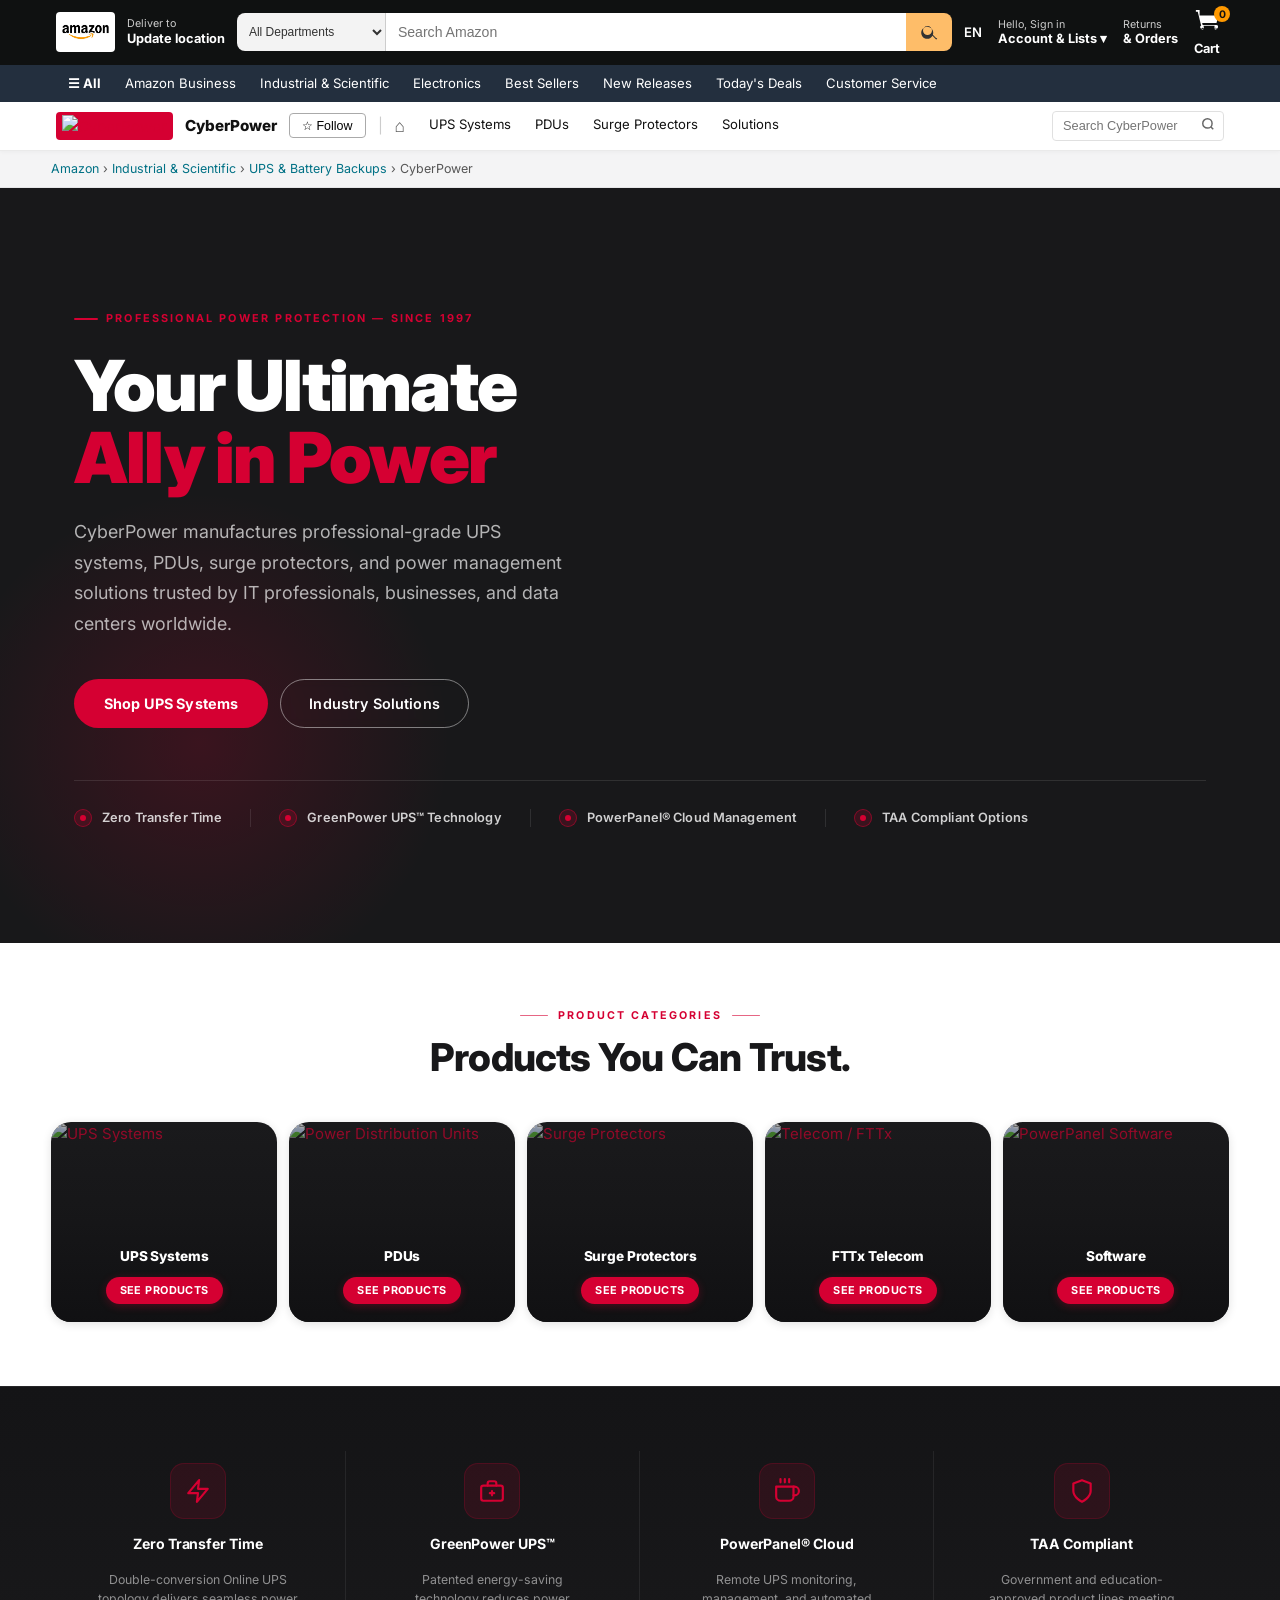
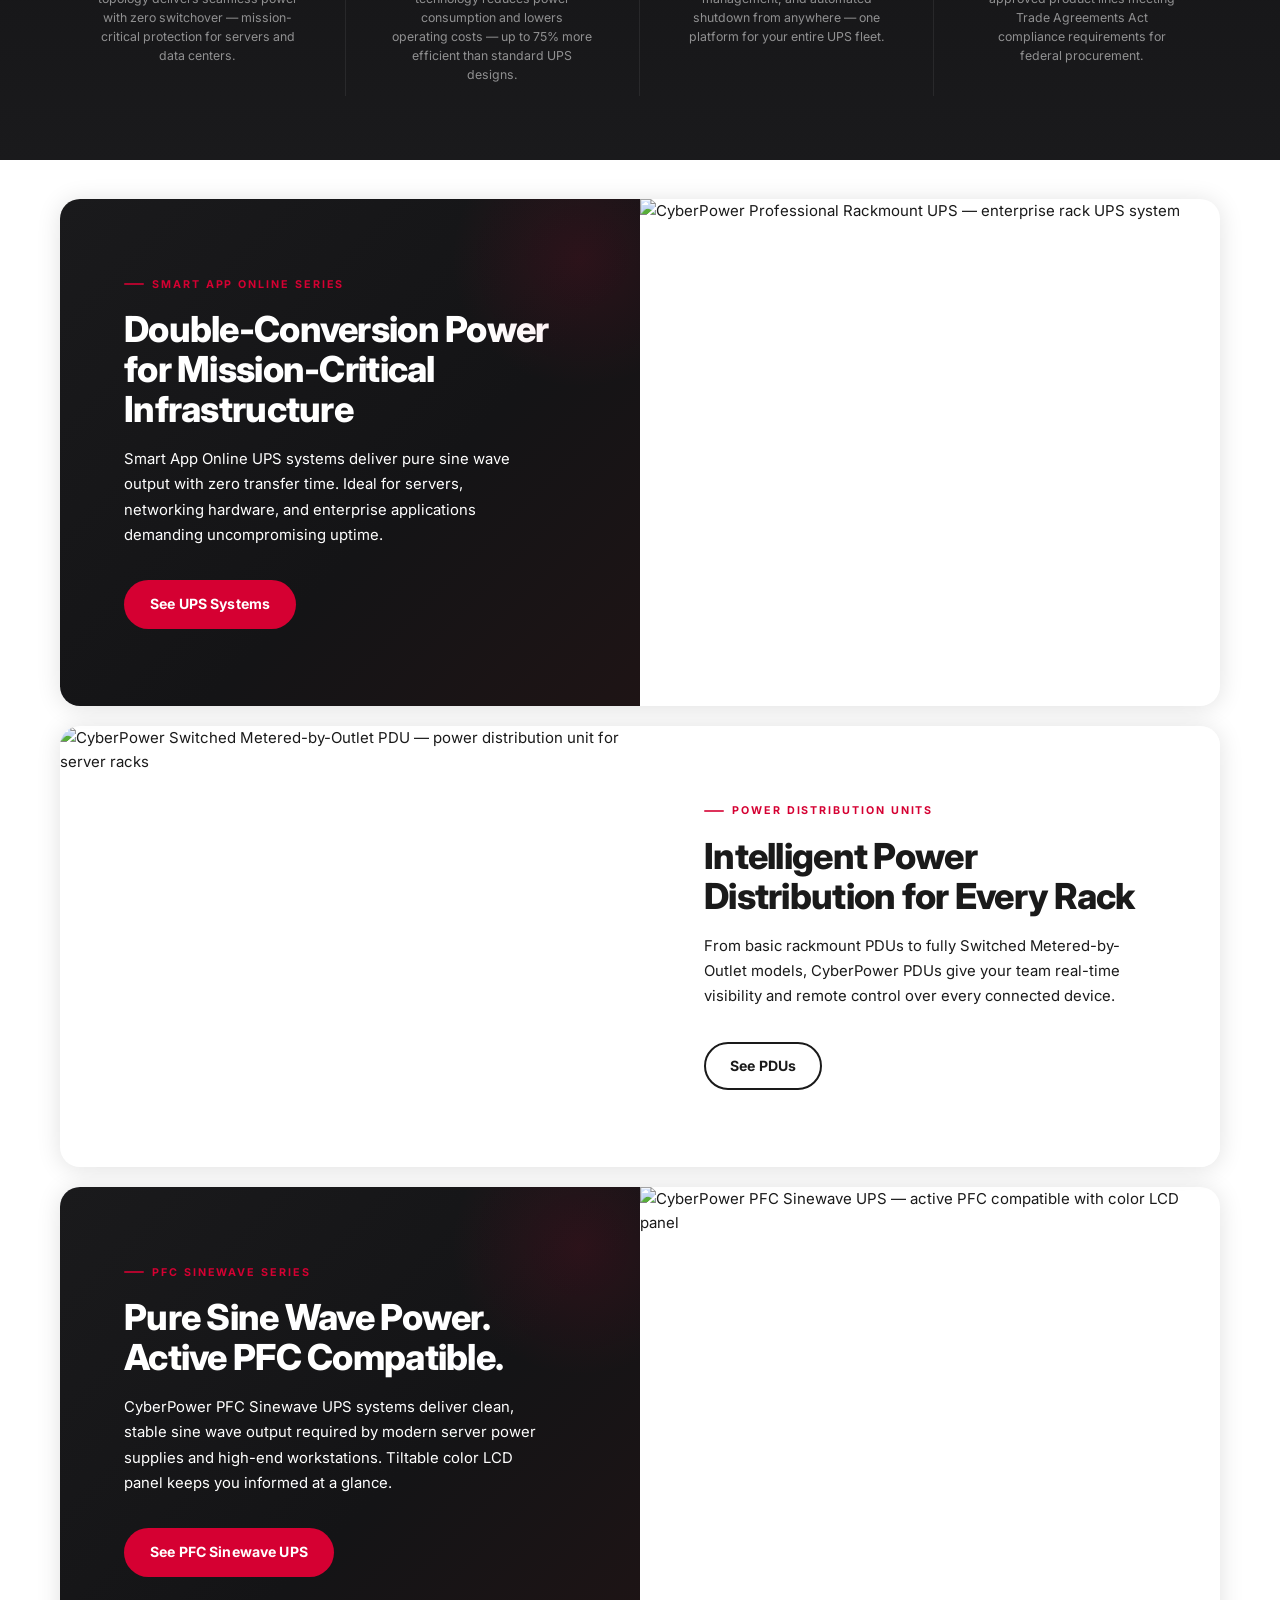
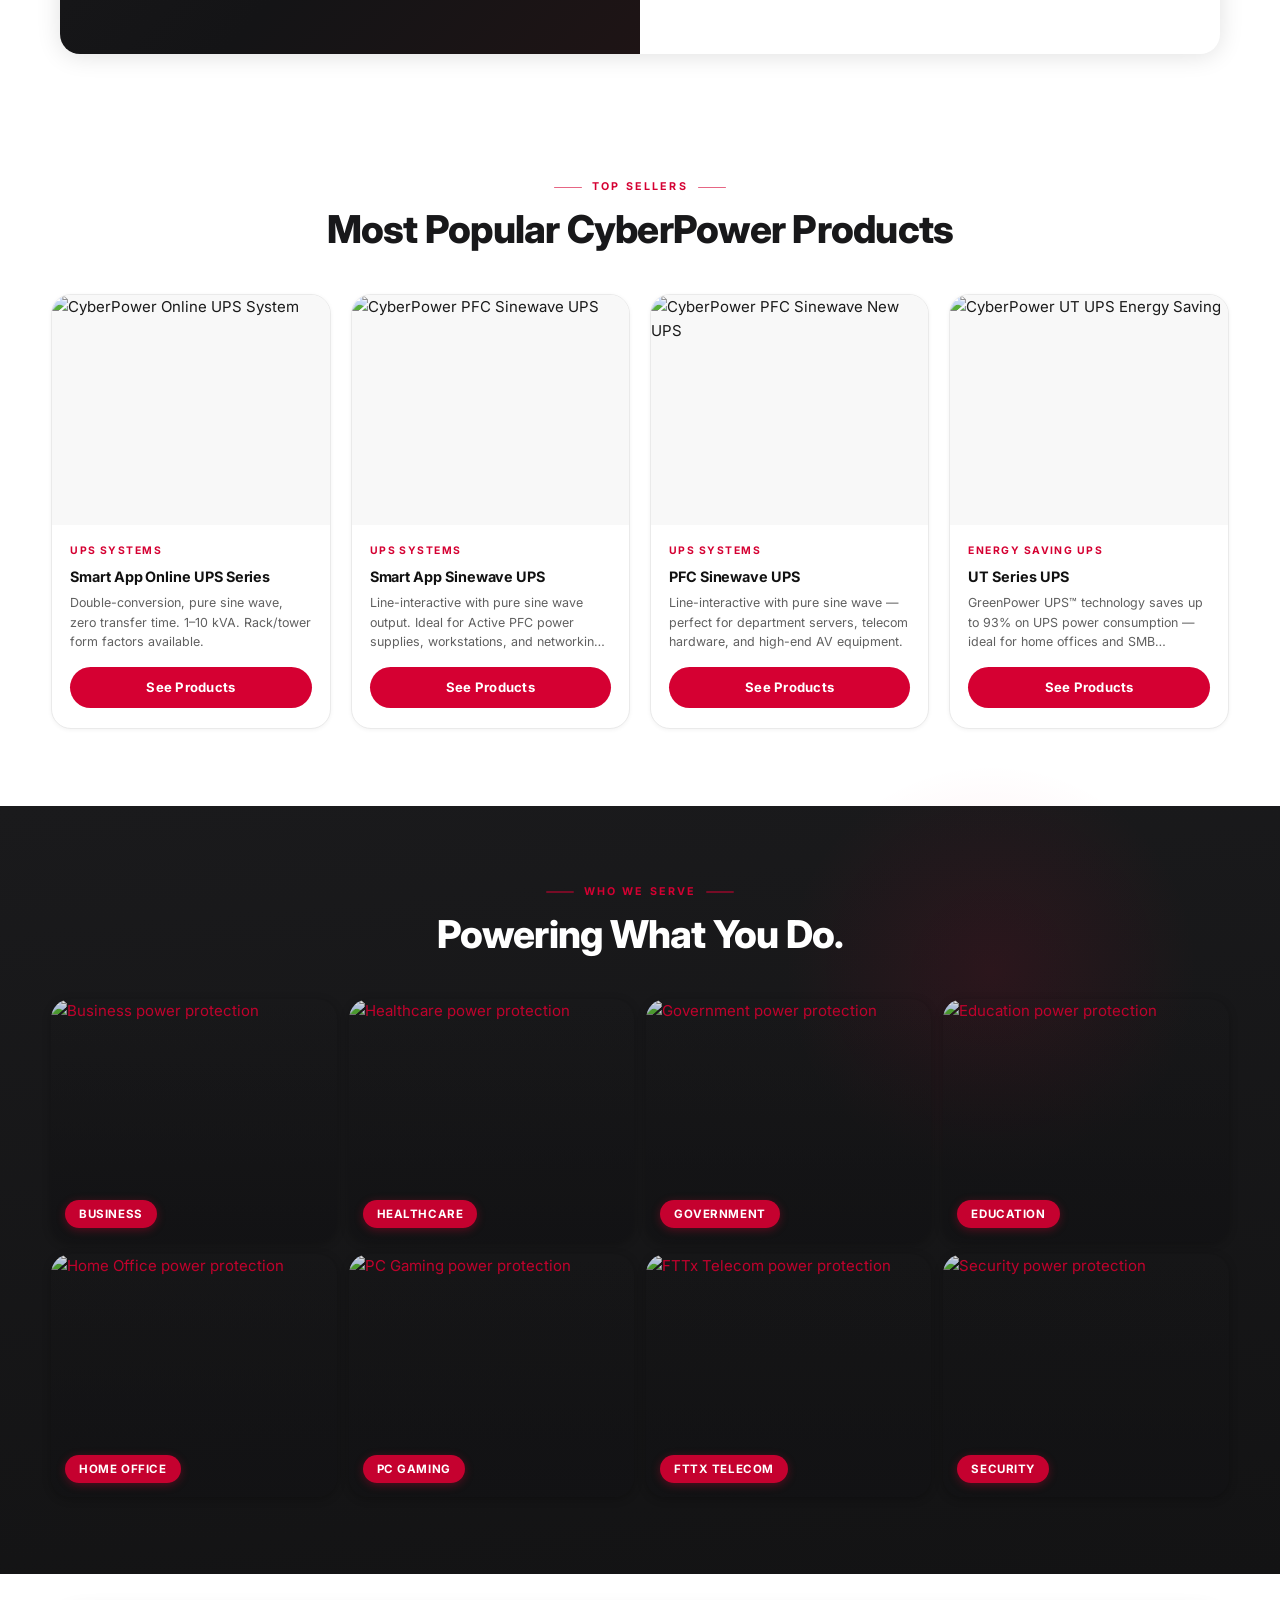
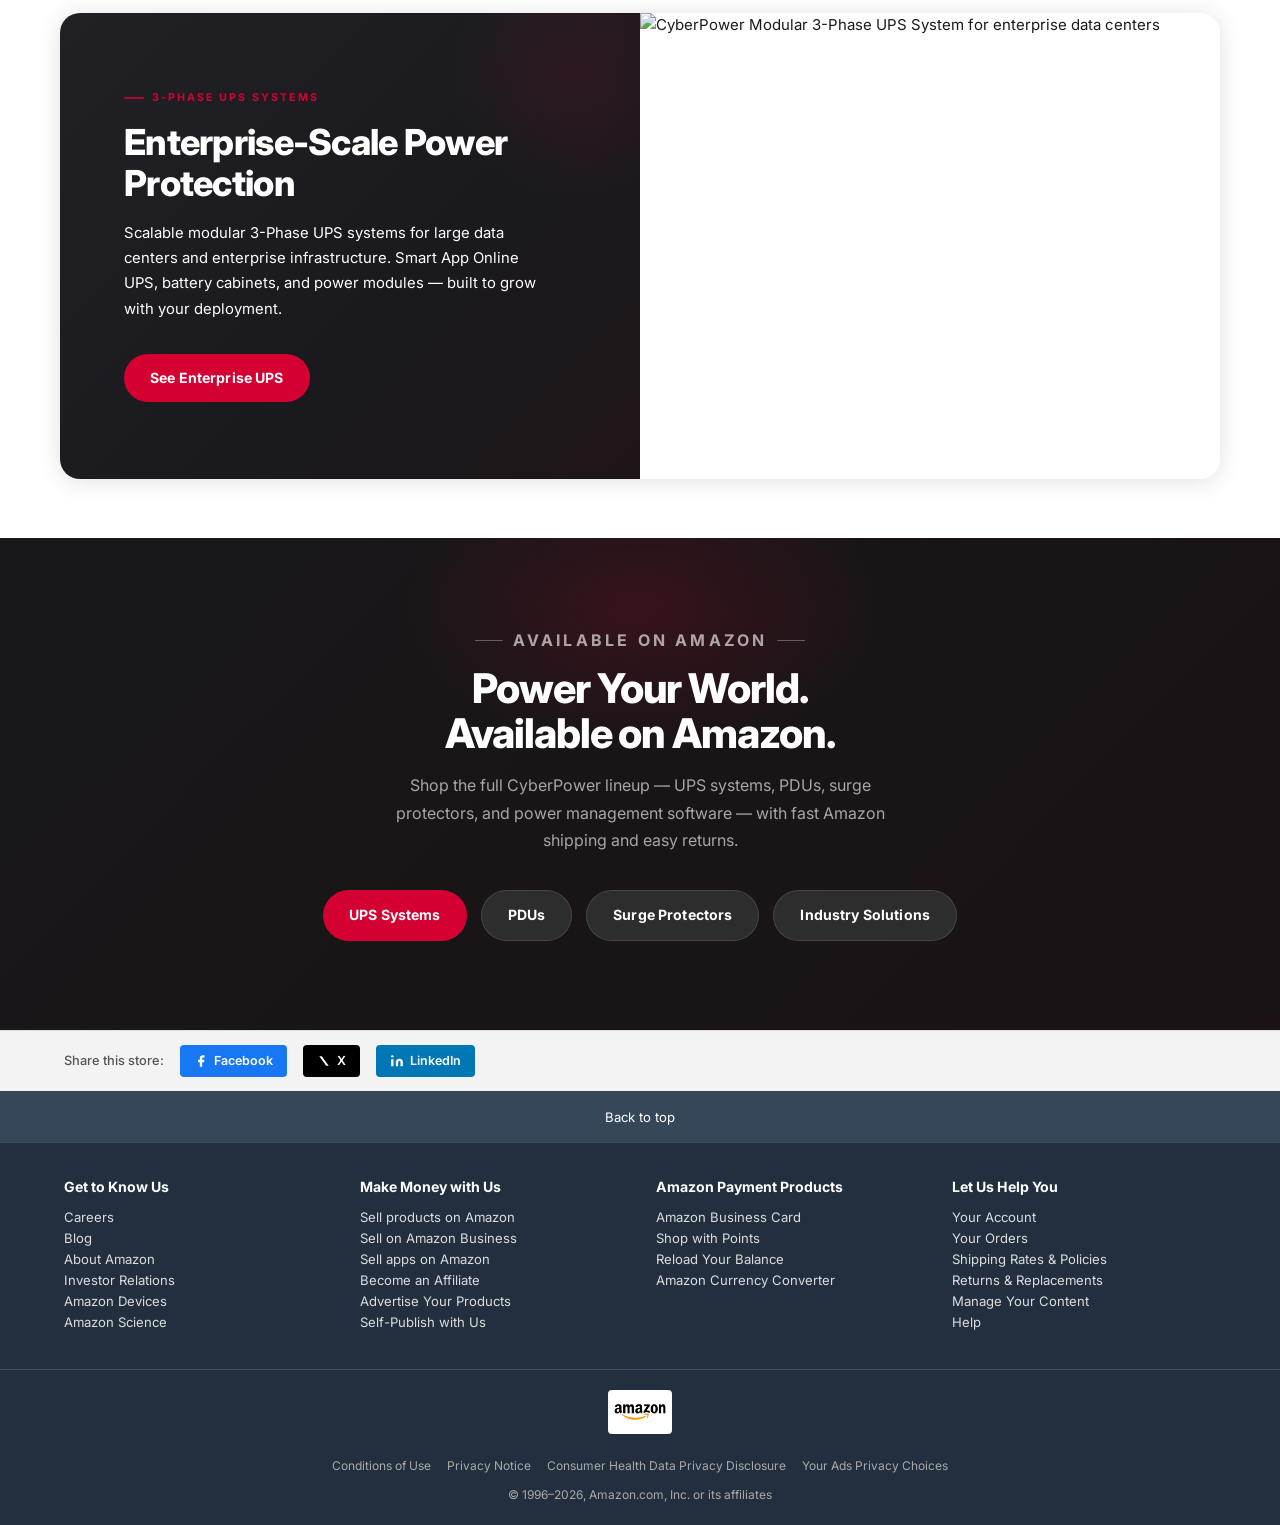
==== commit 086755da: "Elevate visual design: typography scale, depth, hover states, scroll animation - Typography: tighten" ====
--- a/index.html
+++ b/index.html
@@ -55,7 +55,7 @@
   </div>
 
   <!-- ── Product Category Strip ── -->
-  <div class="cp-cat-strip">
+  <div class="cp-cat-strip section-fade">
     <p class="cp-section-label">Product Categories</p>
     <h2 class="cp-section-heading">Products You Can Trust.</h2>
     <div class="cp-cat-grid">
@@ -119,7 +119,7 @@
   </div>
 
   <!-- ── Key Features ── -->
-  <div class="cp-features-section">
+  <div class="cp-features-section section-fade">
     <div class="cp-features-grid">
       <div class="cp-feat-block">
         <div class="cp-feat-icon">
@@ -153,7 +153,7 @@
   </div>
 
   <!-- ── Category Splits ── -->
-  <div class="cp-splits-wrap" style="padding-top: clamp(24px,3vw,40px);">
+  <div class="cp-splits-wrap section-fade" style="padding-top: clamp(24px,3vw,40px);">
 
     <!-- Smart App Online UPS — dark left -->
     <div class="cp-split">
@@ -190,14 +190,14 @@
         <a href="ups-systems.html" class="cp-pill-cta">See PFC Sinewave UPS</a>
       </div>
       <div class="cp-split-visual">
-        <img src="https://www.cyberpower.com/global/en/File/GetImageByGuid/865c2109-21fb-4fda-b299-1316b6fc4cc8" alt="CyberPower PFC Sinewave UPS — active PFC compatible with color LCD panel">
+        <img src="https://www.cyberpower.com/global/en/File/GetImageByGuid/bfeb4626-5cf3-4576-9a2c-df35f372fe40" alt="CyberPower PFC Sinewave UPS — active PFC compatible with color LCD panel">
       </div>
     </div>
 
   </div>
 
   <!-- ── Featured Products Grid ── -->
-  <div class="cp-products-section">
+  <div class="cp-products-section section-fade">
     <p class="cp-section-label">Top Sellers</p>
     <h2 class="cp-section-heading">Most Popular CyberPower Products</h2>
     <div class="cp-card-grid">
@@ -254,7 +254,7 @@
   </div>
 
   <!-- ── Industry Solutions Grid ── -->
-  <div class="cp-industry-section">
+  <div class="cp-industry-section section-fade">
     <p class="cp-section-label-light">Who We Serve</p>
     <h2 class="cp-section-heading-light">Powering What You Do.</h2>
     <div class="cp-industry-grid">
@@ -327,7 +327,7 @@
   </div>
 
   <!-- ── 3-Phase / Enterprise Split ── -->
-  <div class="cp-splits-wrap" style="padding-top: clamp(24px,3vw,40px); padding-bottom: clamp(24px,3vw,40px);">
+  <div class="cp-splits-wrap section-fade" style="padding-top: clamp(24px,3vw,40px); padding-bottom: clamp(24px,3vw,40px);">
     <div class="cp-split">
       <div class="cp-split-copy mid">
         <span class="cp-split-eyebrow">3-Phase UPS Systems</span>
@@ -342,7 +342,7 @@
   </div>
 
   <!-- ── CTA Footer ── -->
-  <div class="cp-store-cta">
+  <div class="cp-store-cta section-fade">
     <p class="cp-section-label-light">Available on Amazon</p>
     <h2>Power Your World.<br>Available on Amazon.</h2>
     <p>Shop the full CyberPower lineup — UPS systems, PDUs, surge protectors, and power management software — with fast Amazon shipping and easy returns.</p>
--- a/styles_v2.css
+++ b/styles_v2.css
@@ -3,7 +3,7 @@
    Brand: #D50032 (red), #212121 (dark), #63666A (mid-gray)
    ============================================================ */
 
-@import url('https://fonts.googleapis.com/css2?family=Inter:wght@400;500;600;700;800;900&display=swap');
+@import url('https://fonts.googleapis.com/css2?family=Inter:ital,wght@0,400;0,500;0,600;0,700;0,800;0,900;1,400&display=swap');
 
 /* 1. CSS Variables
    ============================================================ */
@@ -13,21 +13,32 @@
   --primary-deep: #212121;
   --accent:       #D50032;
   --brand-red:    #D50032;
-  --brand-dark:   #212121;
-  --brand-mid:    #2D2D2D;
+  --brand-dark:   #1C1C1E;
+  --brand-dark-rich: #18181A;
+  --brand-mid:    #2A2A2D;
   --brand-gray:   #63666A;
   --gray:         #78797C;
-  --light-gray:   #f5f5f5;
-  --light-bg:     #f5f5f5;
-  --lighter-bg:   #ececec;
+  --light-gray:   #f7f7f8;
+  --light-bg:     #f7f7f8;
+  --lighter-bg:   #efefef;
   --border:       #e1e1e1;
   --white:        #ffffff;
   --text:         #1a1a1a;
   --text-muted:   #5a5a5a;
-  --card-shadow:  0 2px 12px rgba(0,0,0,0.10);
-  --card-hover:   0 8px 28px rgba(213,0,50,0.18);
-  --radius:       8px;
-  --transition:   0.2s ease;
+  --card-shadow:  0 2px 16px rgba(0,0,0,0.08);
+  --card-hover:   0 12px 40px rgba(213,0,50,0.22);
+  --radius:       12px;
+  --radius-lg:    20px;
+  --transition:   0.25s ease;
+
+  /* 8-pt spacing scale */
+  --space-xs:  8px;
+  --space-sm:  16px;
+  --space-md:  24px;
+  --space-lg:  40px;
+  --space-xl:  64px;
+  --space-2xl: 96px;
+  --space-3xl: 128px;
 }
 
 /* 2. Reset & Base
@@ -46,14 +57,14 @@
 a:hover { text-decoration: underline; }
 ul { list-style: none; }
 
-/* 3. Typography
-   ============================================================ */
-h1, h2, h3, h4 { line-height: 1.25; font-weight: 700; }
-h1 { font-size: 2.4rem; }
-h2 { font-size: 1.9rem; }
-h3 { font-size: 1.2rem; }
-h4 { font-size: 1rem; }
-p  { margin-bottom: 0; }
+/* 3. Typography — crafted scale
+   ============================================================ */
+h1, h2, h3, h4 { line-height: 1.15; font-weight: 800; letter-spacing: -0.01em; }
+h1 { font-size: clamp(2.2rem, 4vw, 3.25rem); letter-spacing: -0.02em; }
+h2 { font-size: clamp(1.6rem, 2.8vw, 2.4rem); letter-spacing: -0.015em; }
+h3 { font-size: clamp(1.1rem, 1.8vw, 1.45rem); letter-spacing: -0.01em; }
+h4 { font-size: 1.05rem; letter-spacing: 0; font-weight: 700; }
+p  { margin-bottom: 0; line-height: 1.65; }
 
 /* 4. Layout Utilities
    ============================================================ */
@@ -62,40 +73,41 @@
   margin: 0 auto;
   padding: 0 24px;
 }
-.section { padding: 64px 0; }
+.section { padding: var(--space-2xl) 0; }
 .section-alt { background: var(--light-gray); }
 .section-dark {
-  background: var(--brand-dark);
+  background: var(--brand-dark-rich);
   color: var(--white);
 }
 .section-dark h2, .section-dark h3, .section-dark p { color: var(--white); }
 .section-title {
   text-align: center;
-  margin-bottom: 40px;
-}
-.section-title h2 { color: var(--brand-dark); margin-bottom: 10px; }
-.section-title p  { color: var(--text-muted); font-size: 1.05rem; max-width: 600px; margin: 0 auto; }
+  margin-bottom: var(--space-lg);
+}
+.section-title h2 { color: var(--brand-dark); margin-bottom: 12px; }
+.section-title p  { color: var(--text-muted); font-size: 1.05rem; max-width: 560px; margin: 0 auto; line-height: 1.7; }
 .section-dark .section-title h2 { color: var(--white); }
-.section-dark .section-title p  { color: rgba(255,255,255,0.75); }
+.section-dark .section-title p  { color: rgba(255,255,255,0.72); }
 .divider {
-  width: 56px; height: 4px;
+  width: 40px; height: 3px;
   background: var(--brand-red);
   border-radius: 2px;
-  margin: 12px auto 0;
+  margin: 14px auto 0;
 }
 
 /* 5. Buttons
    ============================================================ */
 .btn {
   display: inline-block;
-  padding: 10px 22px;
-  border-radius: 6px;
+  padding: 11px 24px;
+  border-radius: 8px;
   font-weight: 600;
   font-size: 0.875rem;
   cursor: pointer;
   border: 2px solid transparent;
   transition: all var(--transition);
   white-space: nowrap;
+  letter-spacing: 0.01em;
 }
 .btn-primary {
   background: #FFD814;
@@ -107,33 +119,50 @@
   border-color: #F7CA00;
   text-decoration: none;
   color: #111;
+  transform: translateY(-1px);
+  box-shadow: 0 4px 16px rgba(255,216,20,0.35);
 }
 .btn-brand {
   background: var(--brand-red);
   color: #fff;
   border-radius: 999px;
-  padding: 12px 28px;
+  padding: 13px 30px;
   font-weight: 700;
   font-size: 0.9rem;
-  text-decoration: none;
-  transition: opacity .2s;
+  letter-spacing: 0.01em;
+  text-decoration: none;
   display: inline-block;
   border: none;
-}
-.btn-brand:hover { opacity: .85; text-decoration: none; color: #fff; }
+  transition: transform var(--transition), box-shadow var(--transition), background var(--transition);
+}
+.btn-brand:hover {
+  background: #B8002A;
+  transform: translateY(-2px);
+  box-shadow: 0 6px 24px rgba(213,0,50,0.4);
+  text-decoration: none;
+  color: #fff;
+}
 .btn-outline-white {
   background: transparent;
   color: var(--white);
-  border: 2px solid rgba(255,255,255,0.5);
+  border: 1.5px solid rgba(255,255,255,0.45);
   border-radius: 999px;
-  padding: 10px 26px;
+  padding: 12px 28px;
   font-weight: 600;
   font-size: 0.9rem;
-  text-decoration: none;
-  transition: border-color .2s;
+  letter-spacing: 0.01em;
+  text-decoration: none;
   display: inline-block;
-}
-.btn-outline-white:hover { border-color: #fff; text-decoration: none; color: #fff; }
+  backdrop-filter: blur(4px);
+  transition: border-color var(--transition), background var(--transition), transform var(--transition);
+}
+.btn-outline-white:hover {
+  border-color: rgba(255,255,255,0.9);
+  background: rgba(255,255,255,0.08);
+  transform: translateY(-2px);
+  text-decoration: none;
+  color: #fff;
+}
 
 /* 6. Amazon + Brand Store Header
    ============================================================ */
@@ -411,9 +440,9 @@
 .hero-video-wrap {
   position: relative;
   width: 100%;
-  min-height: 600px;
-  overflow: hidden;
-  background: var(--brand-dark);
+  min-height: 640px;
+  overflow: hidden;
+  background: var(--brand-dark-rich);
   display: flex;
   align-items: center;
 }
@@ -428,93 +457,157 @@
   height: auto;
   object-fit: cover;
   z-index: 0;
-  opacity: 0.40;
+  opacity: 0.32;
 }
 .hero-overlay {
   position: absolute;
   inset: 0;
-  background: linear-gradient(135deg, rgba(33,33,33,0.92) 40%, rgba(33,33,33,0.5) 100%);
+  background: linear-gradient(105deg,
+    rgba(24,24,26,0.97) 0%,
+    rgba(24,24,26,0.88) 45%,
+    rgba(24,24,26,0.55) 75%,
+    rgba(24,24,26,0.25) 100%);
   z-index: 1;
+}
+/* Subtle red ambient glow — bottom left */
+.hero-video-wrap::after {
+  content: '';
+  position: absolute;
+  bottom: -60px;
+  left: -60px;
+  width: 520px;
+  height: 520px;
+  border-radius: 50%;
+  background: radial-gradient(ellipse, rgba(213,0,50,0.18) 0%, transparent 68%);
+  z-index: 1;
+  pointer-events: none;
 }
 .hero-content {
   position: relative;
   z-index: 2;
-  padding: clamp(64px,8vw,120px) clamp(24px,5vw,64px);
-  max-width: 1200px;
+  padding: clamp(80px,9vw,140px) clamp(24px,5vw,72px);
+  max-width: 1260px;
   margin: 0 auto;
   width: 100%;
 }
 .hero-eyebrow {
-  display: inline-block;
-  font-size: 0.72rem;
-  font-weight: 700;
-  letter-spacing: 0.18em;
+  display: inline-flex;
+  align-items: center;
+  gap: 8px;
+  font-size: 0.68rem;
+  font-weight: 700;
+  letter-spacing: 0.2em;
   text-transform: uppercase;
   color: var(--brand-red);
-  margin-bottom: 18px;
+  margin-bottom: 22px;
+}
+/* Eyebrow accent line */
+.hero-eyebrow::before {
+  content: '';
+  display: block;
+  width: 24px;
+  height: 2px;
+  background: var(--brand-red);
+  border-radius: 1px;
+  flex-shrink: 0;
 }
 .hero-h1 {
-  font-size: clamp(32px,4.5vw,72px);
+  font-size: clamp(38px, 5.5vw, 80px);
   font-weight: 900;
-  line-height: 1.05;
-  color: #fff;
-  margin-bottom: 20px;
-  max-width: 760px;
+  line-height: 1.02;
+  letter-spacing: -0.025em;
+  color: #fff;
+  margin-bottom: 24px;
+  max-width: 800px;
 }
 .hero-h1 span { color: var(--brand-red); }
 .hero-sub {
-  font-size: clamp(0.95rem,1.5vw,1.1rem);
-  color: rgba(255,255,255,0.72);
-  margin-bottom: 36px;
-  max-width: 540px;
-  line-height: 1.65;
+  font-size: clamp(1rem, 1.4vw, 1.12rem);
+  color: rgba(255,255,255,0.68);
+  margin-bottom: 40px;
+  max-width: 500px;
+  line-height: 1.7;
+  font-weight: 400;
 }
 .hero-actions {
   display: flex;
-  gap: 14px;
+  gap: 12px;
   flex-wrap: wrap;
-  margin-bottom: 48px;
+  margin-bottom: 52px;
 }
 .hero-feat-row {
   display: flex;
-  gap: 28px;
+  gap: 0;
   flex-wrap: wrap;
   padding-top: 28px;
-  border-top: 1px solid rgba(255,255,255,0.12);
+  border-top: 1px solid rgba(255,255,255,0.10);
 }
 .hero-feat-item {
   display: flex;
   align-items: center;
   gap: 10px;
-}
+  padding-right: 28px;
+  margin-right: 28px;
+  border-right: 1px solid rgba(255,255,255,0.10);
+}
+.hero-feat-item:last-child {
+  border-right: none;
+  margin-right: 0;
+  padding-right: 0;
+}
+/* Replace dot with small tick mark */
 .hero-feat-dot {
-  width: 8px; height: 8px;
-  border-radius: 999px;
+  width: 18px; height: 18px;
+  border-radius: 50%;
+  background: rgba(213,0,50,0.18);
+  border: 1.5px solid rgba(213,0,50,0.5);
+  display: flex;
+  align-items: center;
+  justify-content: center;
+  flex-shrink: 0;
+}
+.hero-feat-dot::after {
+  content: '';
+  display: block;
+  width: 6px; height: 6px;
+  border-radius: 50%;
   background: var(--brand-red);
-  flex-shrink: 0;
 }
 .hero-feat-text {
-  font-size: 0.82rem;
+  font-size: 0.8rem;
   font-weight: 600;
-  color: rgba(255,255,255,0.85);
+  color: rgba(255,255,255,0.80);
   line-height: 1.3;
+  letter-spacing: 0.01em;
 }
 
 /* Sub-page hero (shorter) */
 .hero-page-wrap {
   position: relative;
   width: 100%;
-  min-height: 420px;
-  overflow: hidden;
-  background: var(--brand-dark);
-  display: flex;
-  align-items: center;
+  min-height: 460px;
+  overflow: hidden;
+  background: var(--brand-dark-rich);
+  display: flex;
+  align-items: center;
+}
+.hero-page-wrap::after {
+  content: '';
+  position: absolute;
+  bottom: -80px;
+  left: -40px;
+  width: 400px;
+  height: 400px;
+  border-radius: 50%;
+  background: radial-gradient(ellipse, rgba(213,0,50,0.14) 0%, transparent 70%);
+  z-index: 1;
+  pointer-events: none;
 }
 .hero-page-wrap .hero-video {
-  opacity: 0.25;
+  opacity: 0.22;
 }
 .hero-page-wrap .hero-content {
-  padding: clamp(48px,6vw,80px) clamp(24px,5vw,64px);
+  padding: clamp(56px,7vw,96px) clamp(24px,5vw,72px);
 }
 
 /* 8. Breadcrumb
@@ -538,24 +631,29 @@
 .cp-card-grid {
   display: grid;
   grid-template-columns: repeat(4, 1fr);
-  gap: 16px;
+  gap: 20px;
   max-width: 1200px;
   margin: 0 auto;
 }
 .cp-card {
   background: #fff;
-  border: 1px solid var(--border);
-  border-radius: 16px;
+  border: 1px solid #eaeaea;
+  border-radius: var(--radius-lg);
   overflow: hidden;
   display: flex;
   flex-direction: column;
-  transition: box-shadow .2s;
-}
-.cp-card:hover { box-shadow: var(--card-hover); }
+  transition: transform 0.25s ease, box-shadow 0.25s ease, border-color 0.25s ease;
+  box-shadow: 0 1px 4px rgba(0,0,0,0.05);
+}
+.cp-card:hover {
+  transform: translateY(-5px);
+  box-shadow: var(--card-hover);
+  border-color: rgba(213,0,50,0.15);
+}
 .cp-card-img {
   position: relative;
   overflow: hidden;
-  height: 200px;
+  height: 230px;
   background: #f8f8f8;
 }
 .cp-card-img img {
@@ -565,34 +663,44 @@
   height: 100%;
   object-fit: cover;
   display: block;
+  transition: transform 0.4s ease;
+}
+.cp-card:hover .cp-card-img img {
+  transform: scale(1.04);
 }
 .cp-card-body {
-  padding: 16px;
+  padding: 18px 18px 20px;
   flex: 1;
   display: flex;
   flex-direction: column;
 }
 .cp-card-tag {
-  font-size: 0.68rem;
-  font-weight: 700;
-  letter-spacing: 0.12em;
+  font-size: 0.65rem;
+  font-weight: 700;
+  letter-spacing: 0.14em;
   text-transform: uppercase;
   color: var(--brand-red);
-  margin-bottom: 6px;
+  margin-bottom: 7px;
 }
 .cp-card-title {
-  font-size: 0.88rem;
-  font-weight: 700;
-  color: #1a1a1a;
-  line-height: 1.3;
-  margin-bottom: 6px;
+  font-size: 0.9rem;
+  font-weight: 700;
+  color: #111;
+  line-height: 1.35;
+  margin-bottom: 7px;
+  letter-spacing: -0.005em;
 }
 .cp-card-sub {
   font-size: 0.78rem;
-  color: #5a5a5a;
-  line-height: 1.45;
-  margin-bottom: 14px;
+  color: #606060;
+  line-height: 1.55;
+  margin-bottom: 16px;
   flex: 1;
+  /* 3 line max with graceful clamp */
+  display: -webkit-box;
+  -webkit-line-clamp: 3;
+  -webkit-box-orient: vertical;
+  overflow: hidden;
 }
 .cp-card-buy {
   display: block;
@@ -614,63 +722,121 @@
   background: var(--brand-red);
   color: #fff;
   border-radius: 999px;
-  padding: 9px 16px;
+  padding: 10px 16px;
   font-size: 0.82rem;
-  font-weight: 600;
+  font-weight: 700;
+  letter-spacing: 0.02em;
   cursor: pointer;
+  transition: background var(--transition), box-shadow var(--transition), transform var(--transition);
+}
+.cp-card-see:hover {
+  background: var(--primary-dark);
+  box-shadow: 0 4px 16px rgba(213,0,50,0.35);
+  transform: translateY(-1px);
+  text-decoration: none;
+  color: #fff;
 }
 
 /* 10. Split Tiles
    ============================================================ */
 .cp-splits-wrap {
-  max-width: 1200px;
+  max-width: 1240px;
   margin: 0 auto;
-  padding: 0 clamp(20px,4vw,60px) clamp(20px,2.5vw,28px);
+  padding: 0 clamp(20px,4vw,40px) clamp(20px,2.5vw,28px);
 }
 .cp-split {
   display: grid;
   grid-template-columns: 1fr 1fr;
-  border-radius: 16px;
-  overflow: hidden;
-  margin-bottom: clamp(16px,2vw,24px);
+  border-radius: var(--radius-lg);
+  overflow: hidden;
+  margin-bottom: clamp(16px,2vw,20px);
+  /* Slight elevation */
+  box-shadow: 0 2px 24px rgba(0,0,0,0.12);
 }
 .cp-split-copy {
-  padding: clamp(40px,6vw,72px) clamp(24px,5vw,56px);
+  padding: clamp(48px,6vw,80px) clamp(32px,5vw,64px);
   display: flex;
   flex-direction: column;
   justify-content: center;
-}
-.cp-split-copy.dark { background: var(--brand-dark); color: #fff; }
-.cp-split-copy.mid  { background: #2D2D2D; color: #fff; }
-.cp-split-copy.light { background: #f5f5f5; color: #1a1a1a; }
+  position: relative;
+  overflow: hidden;
+}
+/* Dark panels: rich gradient with subtle noise feel */
+.cp-split-copy.dark {
+  background: linear-gradient(135deg, #1a1a1c 0%, #141416 60%, #1e1415 100%);
+  color: #fff;
+}
+/* Subtle red corner accent on dark panels */
+.cp-split-copy.dark::before {
+  content: '';
+  position: absolute;
+  top: -80px;
+  right: -80px;
+  width: 280px;
+  height: 280px;
+  border-radius: 50%;
+  background: radial-gradient(ellipse, rgba(213,0,50,0.12) 0%, transparent 65%);
+  pointer-events: none;
+}
+.cp-split-copy.mid {
+  background: linear-gradient(135deg, #212125 0%, #1a1a1e 60%, #1f1518 100%);
+  color: #fff;
+}
+.cp-split-copy.mid::before {
+  content: '';
+  position: absolute;
+  top: -80px;
+  right: -80px;
+  width: 280px;
+  height: 280px;
+  border-radius: 50%;
+  background: radial-gradient(ellipse, rgba(213,0,50,0.10) 0%, transparent 65%);
+  pointer-events: none;
+}
+.cp-split-copy.light { background: #ffffff; color: #1a1a1a; }
 .cp-split-eyebrow {
-  font-size: 0.7rem;
-  font-weight: 700;
-  letter-spacing: 0.16em;
+  display: inline-flex;
+  align-items: center;
+  gap: 8px;
+  font-size: 0.67rem;
+  font-weight: 700;
+  letter-spacing: 0.18em;
   text-transform: uppercase;
-  margin-bottom: 14px;
+  margin-bottom: 16px;
+}
+.cp-split-eyebrow::before {
+  content: '';
+  display: block;
+  width: 20px;
+  height: 2px;
+  background: currentColor;
+  border-radius: 1px;
+  flex-shrink: 0;
+  opacity: 0.8;
 }
 .dark .cp-split-eyebrow,
 .mid  .cp-split-eyebrow { color: var(--brand-red); }
 .light .cp-split-eyebrow { color: var(--brand-red); }
 .cp-split-copy h2 {
-  font-size: clamp(22px,2.6vw,38px);
+  font-size: clamp(22px, 2.8vw, 40px);
   font-weight: 800;
-  line-height: 1.15;
-  margin: 0 0 16px;
+  line-height: 1.12;
+  letter-spacing: -0.02em;
+  margin: 0 0 18px;
 }
 .dark .cp-split-copy h2,
 .mid  .cp-split-copy h2 { color: #fff; }
-.light .cp-split-copy h2 { color: #1a1a1a; }
+.light .cp-split-copy h2 { color: #111; }
 .cp-split-copy p {
-  font-size: 0.92rem;
-  line-height: 1.65;
-  margin: 0 0 28px;
-  max-width: 400px;
+  font-size: 0.93rem;
+  line-height: 1.7;
+  margin: 0 0 32px;
+  max-width: 420px;
+  font-weight: 400;
 }
 .dark .cp-split-copy p,
-.mid  .cp-split-copy p { color: rgba(255,255,255,0.72); }
-.light .cp-split-copy p { color: #4a4a4a; }
+.mid  .cp-split-copy p { color: rgba(255,255,255,0.65); }
+.light .cp-split-copy p { color: #555; }
 .cp-pill-cta {
   display: inline-flex;
   align-items: center;
@@ -678,14 +844,21 @@
   background: var(--brand-red);
   color: #fff;
   border-radius: 999px;
-  padding: 12px 24px;
+  padding: 13px 26px;
   font-weight: 700;
   font-size: 0.88rem;
-  text-decoration: none;
-  transition: opacity .2s;
+  letter-spacing: 0.01em;
+  text-decoration: none;
   width: fit-content;
-}
-.cp-pill-cta:hover { opacity: .85; text-decoration: none; color: #fff; }
+  transition: background var(--transition), box-shadow var(--transition), transform var(--transition);
+}
+.cp-pill-cta:hover {
+  background: #B8002A;
+  box-shadow: 0 6px 20px rgba(213,0,50,0.4);
+  transform: translateY(-2px);
+  text-decoration: none;
+  color: #fff;
+}
 .cp-pill-cta-outline {
   display: inline-flex;
   align-items: center;
@@ -693,18 +866,25 @@
   border: 2px solid #1a1a1a;
   color: #1a1a1a;
   border-radius: 999px;
-  padding: 10px 22px;
+  padding: 11px 24px;
   font-weight: 700;
   font-size: 0.88rem;
-  text-decoration: none;
-  transition: opacity .2s;
+  letter-spacing: 0.01em;
+  text-decoration: none;
   width: fit-content;
-}
-.cp-pill-cta-outline:hover { opacity: .75; text-decoration: none; }
+  transition: border-color var(--transition), color var(--transition), box-shadow var(--transition), transform var(--transition);
+}
+.cp-pill-cta-outline:hover {
+  border-color: var(--brand-red);
+  color: var(--brand-red);
+  box-shadow: 0 4px 16px rgba(213,0,50,0.18);
+  transform: translateY(-2px);
+  text-decoration: none;
+}
 .cp-split-visual {
   position: relative;
   overflow: hidden;
-  min-height: clamp(260px,30vw,400px);
+  min-height: clamp(280px,32vw,440px);
 }
 .cp-split-visual img {
   position: absolute;
@@ -713,6 +893,10 @@
   height: 100%;
   object-fit: cover;
   display: block;
+  transition: transform 0.5s ease;
+}
+.cp-split:hover .cp-split-visual img {
+  transform: scale(1.03);
 }
 .cp-split--flip .cp-split-copy { order: 2; }
 .cp-split--flip .cp-split-visual { order: 1; }
@@ -720,61 +904,112 @@
 /* 11. Section headers
    ============================================================ */
 .cp-section-label {
-  font-size: 0.7rem;
-  font-weight: 700;
-  letter-spacing: 0.16em;
+  display: flex;
+  align-items: center;
+  justify-content: center;
+  gap: 10px;
+  font-size: 0.67rem;
+  font-weight: 700;
+  letter-spacing: 0.2em;
   text-transform: uppercase;
   color: var(--brand-red);
   text-align: center;
-  margin-bottom: 10px;
+  margin-bottom: 12px;
+}
+.cp-section-label::before,
+.cp-section-label::after {
+  content: '';
+  display: block;
+  width: 28px;
+  height: 1.5px;
+  background: currentColor;
+  border-radius: 1px;
+  opacity: 0.6;
 }
 .cp-section-heading {
-  font-size: clamp(22px,2.8vw,36px);
+  font-size: clamp(24px, 3vw, 42px);
   font-weight: 800;
-  color: var(--brand-dark);
+  color: var(--brand-dark-rich);
   text-align: center;
-  margin-bottom: 36px;
-  line-height: 1.2;
+  margin-bottom: 44px;
+  line-height: 1.1;
+  letter-spacing: -0.02em;
 }
 .cp-section-label-light {
-  font-size: 0.7rem;
-  font-weight: 700;
-  letter-spacing: 0.16em;
+  display: flex;
+  align-items: center;
+  justify-content: center;
+  gap: 10px;
+  font-size: 0.67rem;
+  font-weight: 700;
+  letter-spacing: 0.2em;
   text-transform: uppercase;
-  color: rgba(213,0,50,0.9);
+  color: var(--brand-red);
   text-align: center;
-  margin-bottom: 10px;
+  margin-bottom: 12px;
+}
+.cp-section-label-light::before,
+.cp-section-label-light::after {
+  content: '';
+  display: block;
+  width: 28px;
+  height: 1.5px;
+  background: currentColor;
+  border-radius: 1px;
+  opacity: 0.5;
 }
 .cp-section-heading-light {
-  font-size: clamp(22px,2.8vw,36px);
+  font-size: clamp(24px, 3vw, 42px);
   font-weight: 800;
   color: #fff;
   text-align: center;
-  margin-bottom: 36px;
-  line-height: 1.2;
+  margin-bottom: 44px;
+  line-height: 1.1;
+  letter-spacing: -0.02em;
 }
 
 /* 12. Category / Industry Grid
    ============================================================ */
 .cp-industry-section {
-  background: var(--brand-dark);
-  padding: clamp(48px,5vw,72px) clamp(20px,4vw,60px);
-}
+  background: linear-gradient(175deg, #1a1a1c 0%, #131314 100%);
+  padding: clamp(56px,6vw,88px) clamp(20px,4vw,60px);
+  position: relative;
+}
+/* Red ambient glow top right of the industry section */
+.cp-industry-section::before {
+  content: '';
+  position: absolute;
+  top: -60px;
+  right: 5%;
+  width: 450px;
+  height: 450px;
+  border-radius: 50%;
+  background: radial-gradient(ellipse, rgba(213,0,50,0.1) 0%, transparent 65%);
+  pointer-events: none;
+  z-index: 0;
+}
+.cp-industry-section > * { position: relative; z-index: 1; }
 .cp-industry-grid {
   display: grid;
   grid-template-columns: repeat(4, 1fr);
-  gap: 14px;
+  gap: 12px;
   max-width: 1200px;
   margin: 0 auto;
 }
 .cp-ind-tile {
   position: relative;
-  border-radius: 16px;
-  overflow: hidden;
-  height: clamp(160px,18vw,240px);
-  transition: transform .25s ease;
-}
-.cp-ind-tile:hover { transform: scale(1.02); }
+  border-radius: var(--radius-lg);
+  overflow: hidden;
+  height: clamp(170px,19vw,252px);
+  transition: transform 0.28s ease, box-shadow 0.28s ease;
+  box-shadow: 0 2px 8px rgba(0,0,0,0.25);
+  /* Subtle red border glow — visible on hover */
+  outline: 1.5px solid transparent;
+}
+.cp-ind-tile:hover {
+  transform: scale(1.035);
+  box-shadow: 0 8px 32px rgba(0,0,0,0.45), 0 0 0 1.5px rgba(213,0,50,0.45);
+}
 .cp-ind-tile-img {
   position: absolute;
   inset: 0;
@@ -786,50 +1021,64 @@
   height: 100%;
   object-fit: cover;
   display: block;
+  transition: transform 0.4s ease, filter 0.28s ease;
+  filter: brightness(0.9) saturate(1.05);
+}
+.cp-ind-tile:hover .cp-ind-tile-img img {
+  transform: scale(1.06);
+  filter: brightness(1.05) saturate(1.1);
 }
 .cp-ind-overlay {
   position: absolute;
   inset: 0;
-  background: linear-gradient(to top, rgba(33,33,33,0.80) 0%, transparent 60%);
+  background: linear-gradient(to top, rgba(18,18,20,0.92) 0%, rgba(18,18,20,0.35) 55%, transparent 100%);
 }
 .cp-ind-label {
   position: absolute;
   bottom: 14px;
   left: 14px;
-  background: var(--brand-red);
+  background: rgba(213,0,50,0.92);
+  backdrop-filter: blur(6px);
   color: #fff;
   border-radius: 999px;
   padding: 5px 14px;
-  font-size: 0.78rem;
-  font-weight: 700;
+  font-size: 0.72rem;
+  font-weight: 700;
+  letter-spacing: 0.05em;
+  text-transform: uppercase;
+  box-shadow: 0 2px 8px rgba(213,0,50,0.35);
 }
 
 /* 13. Product category strip (5-col)
    ============================================================ */
 .cp-cat-strip {
   background: #fff;
-  padding: clamp(32px,4vw,52px) clamp(20px,4vw,60px);
+  padding: clamp(48px,5vw,72px) clamp(20px,4vw,60px);
 }
 .cp-cat-grid {
   display: grid;
   grid-template-columns: repeat(5, 1fr);
-  gap: 14px;
+  gap: 12px;
   max-width: 1200px;
   margin: 0 auto;
 }
 .cp-cat-tile {
   position: relative;
-  border-radius: 16px;
-  overflow: hidden;
-  background: var(--brand-dark);
+  border-radius: var(--radius-lg);
+  overflow: hidden;
+  background: #1a1a1c;
   display: flex;
   flex-direction: column;
   align-items: center;
   justify-content: flex-end;
-  min-height: 180px;
-  transition: transform .2s;
-}
-.cp-cat-tile:hover { transform: scale(1.02); }
+  min-height: 200px;
+  transition: transform 0.28s ease, box-shadow 0.28s ease;
+  box-shadow: 0 2px 10px rgba(0,0,0,0.12);
+}
+.cp-cat-tile:hover {
+  transform: scale(1.04);
+  box-shadow: 0 8px 32px rgba(0,0,0,0.22), 0 0 0 1.5px rgba(213,0,50,0.4);
+}
 .cp-cat-tile-img {
   position: absolute;
   inset: 0;
@@ -841,12 +1090,18 @@
   height: 100%;
   object-fit: cover;
   display: block;
-  opacity: 0.55;
+  opacity: 0.65;
+  transition: transform 0.4s ease, opacity 0.28s ease;
+  filter: saturate(1.05);
+}
+.cp-cat-tile:hover .cp-cat-tile-img img {
+  transform: scale(1.07);
+  opacity: 0.75;
 }
 .cp-cat-overlay {
   position: absolute;
   inset: 0;
-  background: linear-gradient(to top, rgba(33,33,33,0.88) 0%, rgba(33,33,33,0.2) 60%);
+  background: linear-gradient(to top, rgba(16,16,18,0.94) 0%, rgba(16,16,18,0.35) 55%, transparent 100%);
 }
 .cp-cat-label {
   position: relative;
@@ -855,11 +1110,12 @@
   padding: 0 12px 18px;
 }
 .cp-cat-name {
-  font-size: 0.88rem;
-  font-weight: 700;
+  font-size: 0.85rem;
+  font-weight: 800;
   color: #fff;
   display: block;
-  margin-bottom: 8px;
+  margin-bottom: 9px;
+  letter-spacing: -0.01em;
 }
 .cp-cat-btn {
   display: inline-block;
@@ -867,20 +1123,28 @@
   color: #fff;
   border-radius: 999px;
   padding: 5px 14px;
-  font-size: 0.72rem;
-  font-weight: 700;
-  text-decoration: none;
+  font-size: 0.68rem;
+  font-weight: 700;
+  letter-spacing: 0.04em;
+  text-transform: uppercase;
+  text-decoration: none;
+  box-shadow: 0 2px 8px rgba(213,0,50,0.3);
+  transition: background var(--transition), box-shadow var(--transition);
+}
+.cp-cat-tile:hover .cp-cat-btn {
+  background: #B8002A;
+  box-shadow: 0 4px 12px rgba(213,0,50,0.45);
 }
 
 /* 14. Products section wrapper
    ============================================================ */
 .cp-products-section {
   background: #fff;
-  padding: clamp(40px,5vw,64px) clamp(20px,4vw,60px);
+  padding: clamp(56px,6vw,88px) clamp(20px,4vw,60px);
 }
 .cp-products-dark-section {
-  background: #f5f5f5;
-  padding: clamp(40px,5vw,64px) clamp(20px,4vw,60px);
+  background: #f6f6f7;
+  padding: clamp(56px,6vw,88px) clamp(20px,4vw,60px);
 }
 
 /* 15. Series grid (larger tiles, 3-col)
@@ -888,24 +1152,27 @@
 .cp-series-grid {
   display: grid;
   grid-template-columns: repeat(3, 1fr);
-  gap: 20px;
+  gap: 16px;
   max-width: 1200px;
   margin: 0 auto;
 }
 .cp-series-card {
-  border-radius: 16px;
+  border-radius: var(--radius-lg);
   overflow: hidden;
   position: relative;
-  background: var(--brand-dark);
-  min-height: 220px;
+  background: #1a1a1c;
+  min-height: 260px;
   display: flex;
   flex-direction: column;
   justify-content: flex-end;
-  transition: transform .2s, box-shadow .2s;
+  transition: transform 0.28s ease, box-shadow 0.28s ease;
+  box-shadow: 0 2px 10px rgba(0,0,0,0.18);
+  /* Hover red border via outline */
+  outline: 1.5px solid transparent;
 }
 .cp-series-card:hover {
-  transform: translateY(-4px);
-  box-shadow: 0 12px 32px rgba(213,0,50,0.2);
+  transform: translateY(-5px);
+  box-shadow: 0 16px 40px rgba(0,0,0,0.3), 0 0 0 1.5px rgba(213,0,50,0.4);
 }
 .cp-series-card-bg {
   position: absolute;
@@ -917,105 +1184,160 @@
   object-fit: cover;
   display: block;
   opacity: 0.45;
+  transition: transform 0.4s ease, opacity 0.3s ease;
+  filter: saturate(1.1);
+}
+.cp-series-card:hover .cp-series-card-bg img {
+  transform: scale(1.05);
+  opacity: 0.55;
 }
 .cp-series-overlay {
   position: absolute;
   inset: 0;
-  background: linear-gradient(to top, rgba(33,33,33,0.95) 30%, rgba(33,33,33,0.2) 100%);
+  background: linear-gradient(to top, rgba(16,16,18,0.97) 0%, rgba(16,16,18,0.6) 45%, rgba(16,16,18,0.15) 100%);
 }
 .cp-series-content {
   position: relative;
   z-index: 2;
-  padding: 20px 20px 18px;
+  padding: 22px 22px 20px;
 }
 .cp-series-tag {
-  font-size: 0.65rem;
-  font-weight: 700;
-  letter-spacing: 0.14em;
+  font-size: 0.62rem;
+  font-weight: 700;
+  letter-spacing: 0.16em;
   text-transform: uppercase;
   color: var(--brand-red);
-  margin-bottom: 6px;
+  margin-bottom: 7px;
 }
 .cp-series-name {
-  font-size: 1rem;
+  font-size: 1.05rem;
   font-weight: 800;
   color: #fff;
-  margin-bottom: 6px;
+  margin-bottom: 7px;
   line-height: 1.2;
+  letter-spacing: -0.01em;
 }
 .cp-series-desc {
   font-size: 0.78rem;
-  color: rgba(255,255,255,0.65);
-  margin-bottom: 14px;
-  line-height: 1.45;
+  color: rgba(255,255,255,0.58);
+  margin-bottom: 16px;
+  line-height: 1.5;
 }
 .cp-series-see {
-  display: inline-block;
+  display: inline-flex;
+  align-items: center;
+  gap: 6px;
   background: var(--brand-red);
   color: #fff;
   border-radius: 999px;
-  padding: 6px 16px;
+  padding: 7px 18px;
   font-size: 0.75rem;
   font-weight: 700;
-  text-decoration: none;
+  letter-spacing: 0.03em;
+  text-decoration: none;
+  transition: background var(--transition), box-shadow var(--transition);
+}
+.cp-series-see:hover {
+  background: #B8002A;
+  box-shadow: 0 4px 14px rgba(213,0,50,0.4);
+  text-decoration: none;
+  color: #fff;
 }
 
 /* 16. CTA Footer
    ============================================================ */
 .cp-store-cta {
-  background: var(--brand-dark);
-  padding: clamp(48px,5vw,72px) clamp(20px,4vw,60px);
+  background: linear-gradient(135deg, #18181a 0%, #1a1214 100%);
+  padding: clamp(64px,7vw,96px) clamp(20px,4vw,60px);
   text-align: center;
-}
+  position: relative;
+  overflow: hidden;
+}
+/* Red glow behind headline */
+.cp-store-cta::before {
+  content: '';
+  position: absolute;
+  top: -80px;
+  left: 50%;
+  transform: translateX(-50%);
+  width: 500px;
+  height: 300px;
+  border-radius: 50%;
+  background: radial-gradient(ellipse, rgba(213,0,50,0.16) 0%, transparent 68%);
+  pointer-events: none;
+  z-index: 0;
+}
+.cp-store-cta > * { position: relative; z-index: 1; }
 .cp-store-cta h2 {
-  font-size: clamp(22px,2.8vw,38px);
+  font-size: clamp(24px, 3.2vw, 46px);
   font-weight: 800;
   color: #fff;
-  margin-bottom: 14px;
-}
-.cp-store-cta p { font-size: 0.95rem; color: rgba(255,255,255,0.7); margin-bottom: 32px; max-width: 560px; margin-left: auto; margin-right: auto; }
-.cp-store-cta-actions { display: flex; gap: 16px; justify-content: center; flex-wrap: wrap; margin-top: 24px; }
+  margin-bottom: 16px;
+  letter-spacing: -0.025em;
+  line-height: 1.1;
+}
+.cp-store-cta p {
+  font-size: 1rem;
+  color: rgba(255,255,255,0.62);
+  max-width: 520px;
+  margin-left: auto;
+  margin-right: auto;
+  line-height: 1.7;
+}
+.cp-store-cta-actions { display: flex; gap: 14px; justify-content: center; flex-wrap: wrap; margin-top: 36px; }
 
 /* 17. Feature icon row
    ============================================================ */
 .cp-features-section {
-  background: var(--brand-dark);
-  padding: clamp(32px,4vw,52px) clamp(20px,4vw,60px);
-  border-top: 1px solid rgba(255,255,255,0.06);
+  background: linear-gradient(180deg, #141416 0%, #1a1a1c 100%);
+  padding: clamp(40px,5vw,64px) clamp(20px,4vw,60px);
+  border-top: 1px solid rgba(255,255,255,0.05);
 }
 .cp-features-grid {
   display: grid;
   grid-template-columns: repeat(4, 1fr);
-  gap: 24px;
+  gap: 0;
   max-width: 1200px;
   margin: 0 auto;
 }
+/* Vertical separator between feat items (desktop) */
 .cp-feat-block {
   display: flex;
   flex-direction: column;
   align-items: center;
   text-align: center;
-  gap: 12px;
-}
+  gap: 14px;
+  padding: 12px 28px;
+  border-right: 1px solid rgba(255,255,255,0.07);
+}
+.cp-feat-block:last-child { border-right: none; }
 .cp-feat-icon {
-  width: 52px; height: 52px;
-  border-radius: 8px;
-  background: rgba(213,0,50,0.15);
+  width: 56px; height: 56px;
+  border-radius: 14px;
+  background: rgba(213,0,50,0.12);
+  border: 1px solid rgba(213,0,50,0.2);
   display: flex;
   align-items: center;
   justify-content: center;
   flex-shrink: 0;
+  transition: background var(--transition), box-shadow var(--transition);
+}
+.cp-feat-block:hover .cp-feat-icon {
+  background: rgba(213,0,50,0.22);
+  box-shadow: 0 0 20px rgba(213,0,50,0.2);
 }
 .cp-feat-icon svg { color: var(--brand-red); }
 .cp-feat-title {
-  font-size: 0.9rem;
-  font-weight: 700;
-  color: #fff;
+  font-size: 0.88rem;
+  font-weight: 700;
+  color: #fff;
+  letter-spacing: -0.005em;
 }
 .cp-feat-desc {
-  font-size: 0.78rem;
-  color: rgba(255,255,255,0.6);
-  line-height: 1.5;
+  font-size: 0.77rem;
+  color: rgba(255,255,255,0.52);
+  line-height: 1.55;
+  max-width: 200px;
 }
 
 /* 18. Responsive
@@ -1024,19 +1346,78 @@
   .cp-split { grid-template-columns: 1fr; }
   .cp-split--flip .cp-split-copy { order: 1; }
   .cp-split--flip .cp-split-visual { order: 2; }
-  .cp-split-visual { min-height: 220px; }
-  .cp-card-grid { grid-template-columns: repeat(2,1fr); }
+  .cp-split-visual { min-height: 240px; }
+  .cp-card-grid { grid-template-columns: repeat(2,1fr); gap: 14px; }
   .cp-industry-grid { grid-template-columns: repeat(2,1fr); }
   .cp-cat-grid { grid-template-columns: repeat(3,1fr); }
   .cp-series-grid { grid-template-columns: repeat(2,1fr); }
   .cp-features-grid { grid-template-columns: repeat(2,1fr); }
+  .cp-feat-block { border-right: none; border-bottom: 1px solid rgba(255,255,255,0.07); padding: 20px 16px; }
+  .cp-feat-block:nth-child(even) { border-right: none; }
+  .hero-feat-item { padding-right: 16px; margin-right: 16px; }
 }
 @media(max-width:600px) {
   .amz-location, .amz-lang { display: none; }
-  .cp-card-grid { grid-template-columns: 1fr 1fr; }
-  .cp-industry-grid { grid-template-columns: repeat(2,1fr); }
-  .cp-cat-grid { grid-template-columns: repeat(2,1fr); }
+  .cp-card-grid { grid-template-columns: 1fr 1fr; gap: 10px; }
+  .cp-industry-grid { grid-template-columns: repeat(2,1fr); gap: 8px; }
+  .cp-cat-grid { grid-template-columns: repeat(2,1fr); gap: 8px; }
   .cp-series-grid { grid-template-columns: 1fr; }
   .cp-features-grid { grid-template-columns: repeat(2,1fr); }
-  .hero-video-wrap { min-height: 480px; }
-}
+  .cp-feat-block { padding: 16px 12px; }
+  .hero-video-wrap { min-height: 500px; }
+  .hero-feat-row { gap: 0; flex-direction: column; }
+  .hero-feat-item { border-right: none; border-bottom: 1px solid rgba(255,255,255,0.10); padding: 10px 0; margin: 0; }
+  .hero-feat-item:last-child { border-bottom: none; }
+}
+
+/* 19. Scroll-fade animation
+   ============================================================ */
+.section-fade {
+  opacity: 0;
+  transform: translateY(28px);
+  transition: opacity 0.55s ease, transform 0.55s ease;
+}
+.section-fade.visible {
+  opacity: 1;
+  transform: translateY(0);
+}
+
+/* 20. Miscellaneous premium details
+   ============================================================ */
+
+/* Breadcrumb — slightly richer */
+.breadcrumb {
+  background: #f4f4f5;
+  border-bottom: 1px solid #e5e5e7;
+}
+
+/* Brand subnav refinements */
+.brand-subnav {
+  background: #fff;
+  border-bottom: 1px solid #eaeaea;
+  box-shadow: 0 1px 4px rgba(0,0,0,0.04);
+}
+
+/* Smooth image load */
+img { transition: opacity 0.3s ease; }
+
+/* Smooth anchor focus ring */
+a:focus-visible {
+  outline: 2px solid var(--brand-red);
+  outline-offset: 2px;
+  border-radius: 3px;
+}
+
+/* CTA section pill button dark variant polish */
+.cp-store-cta .cp-pill-cta[style*="background:#2D2D2D"],
+.cp-store-cta .cp-pill-cta[style*="background: #2D2D2D"] {
+  border: 1.5px solid rgba(255,255,255,0.12);
+}
+
+/* Series card + card on f6 background — slightly deeper shadow */
+.cp-products-dark-section .cp-card {
+  box-shadow: 0 1px 6px rgba(0,0,0,0.08);
+}
+.cp-products-dark-section .cp-card:hover {
+  box-shadow: 0 10px 36px rgba(213,0,50,0.18);
+}
